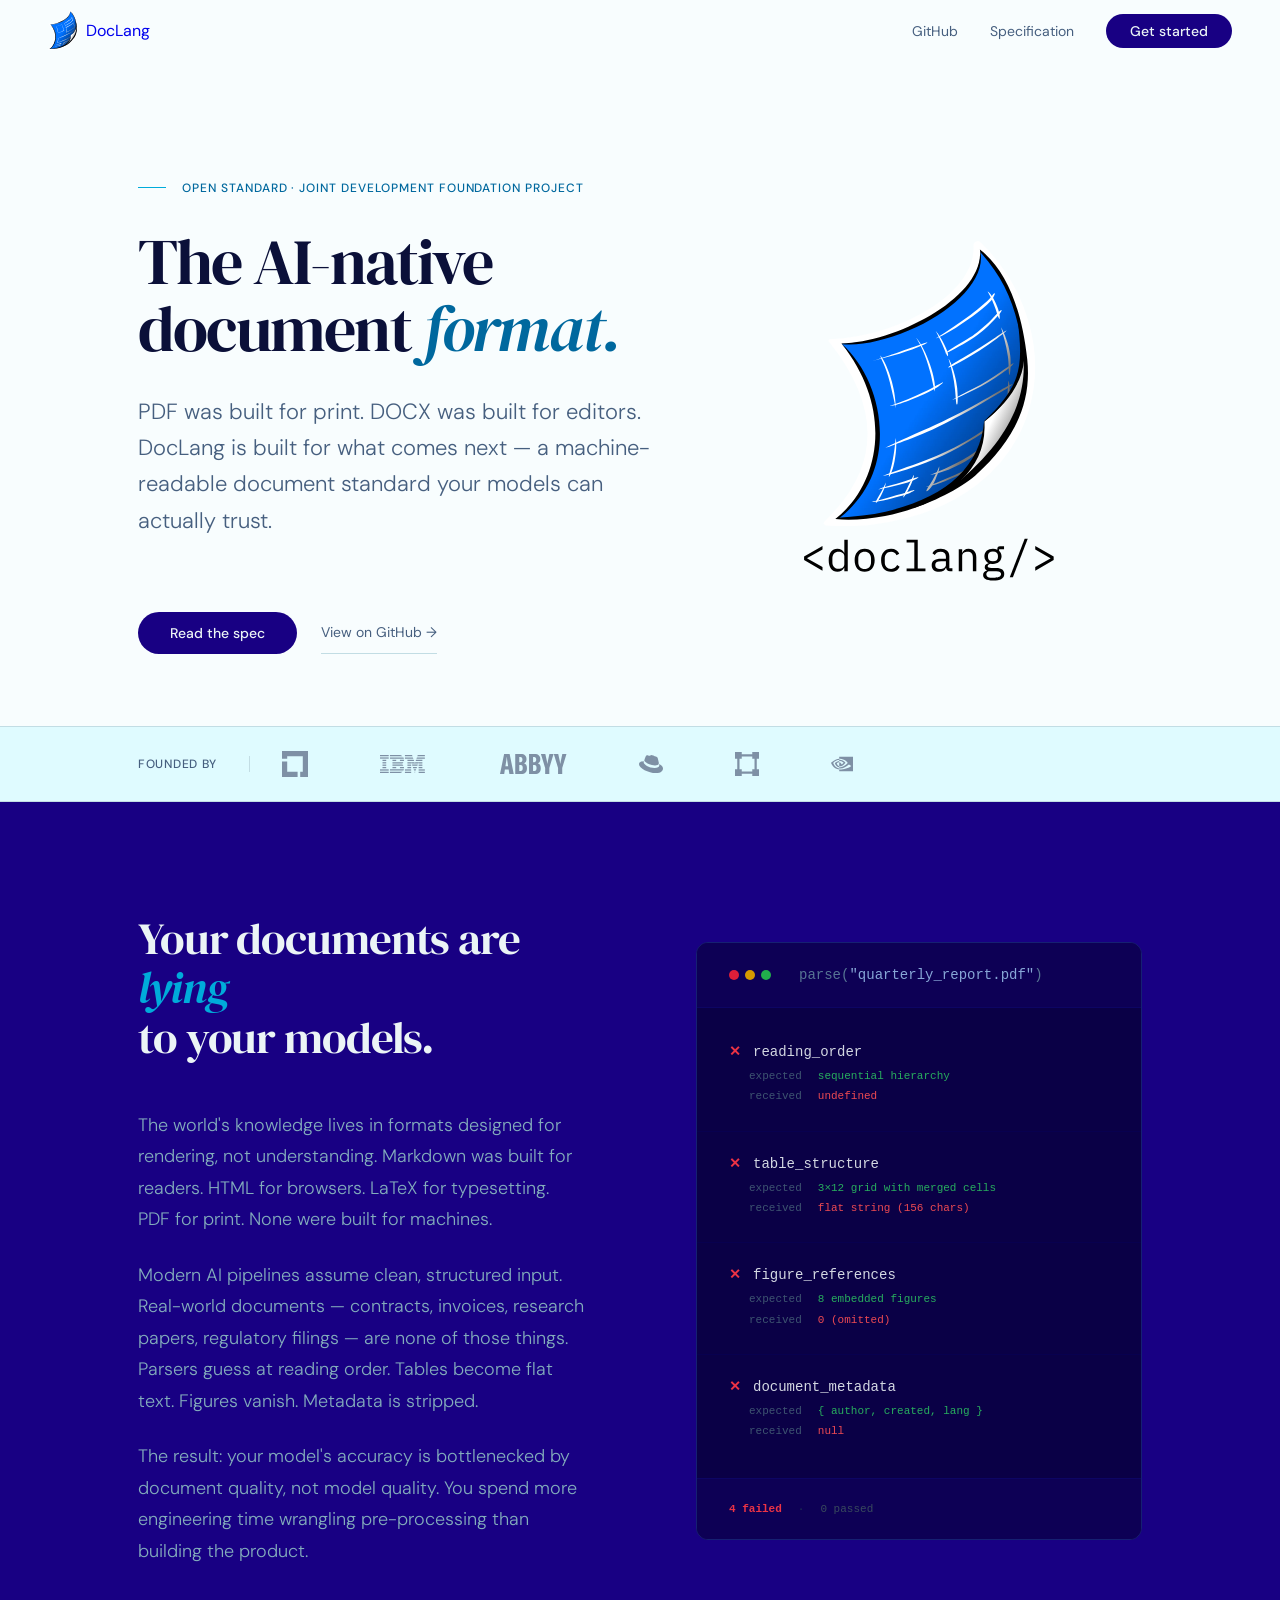
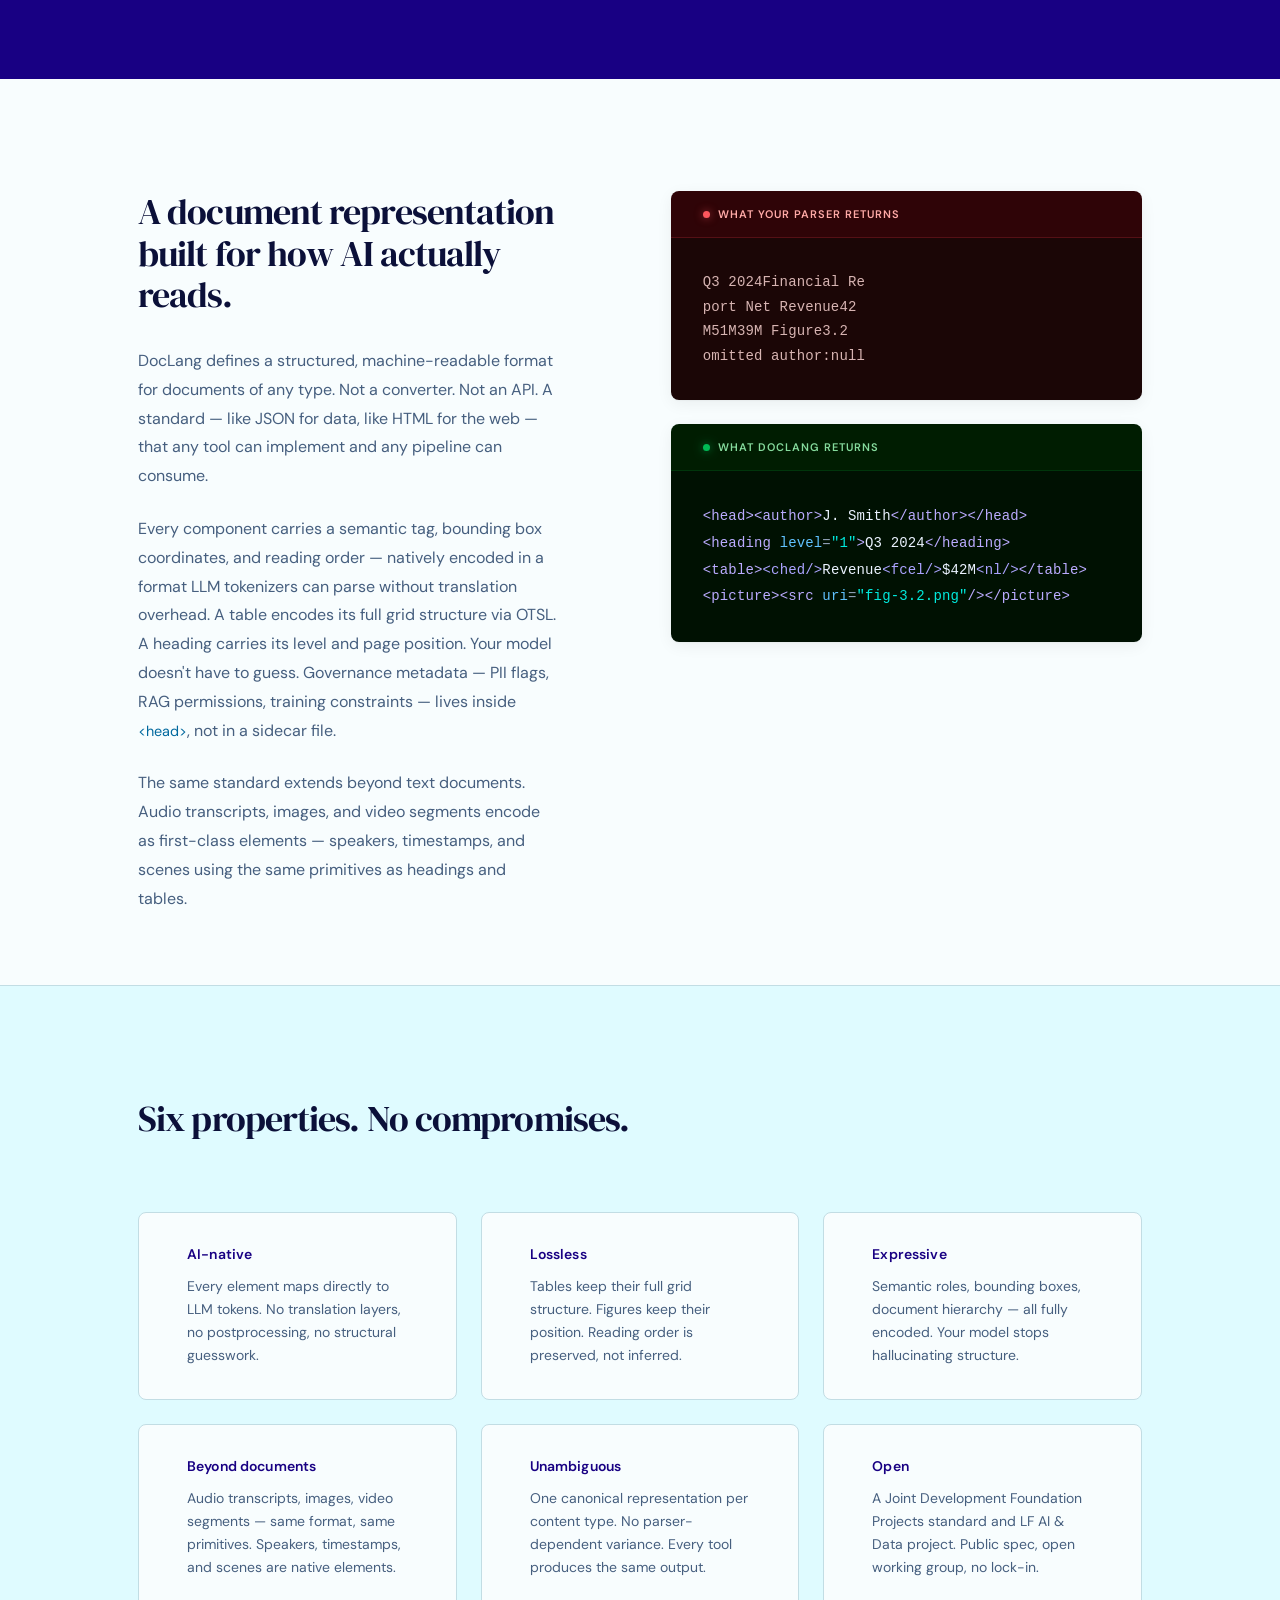
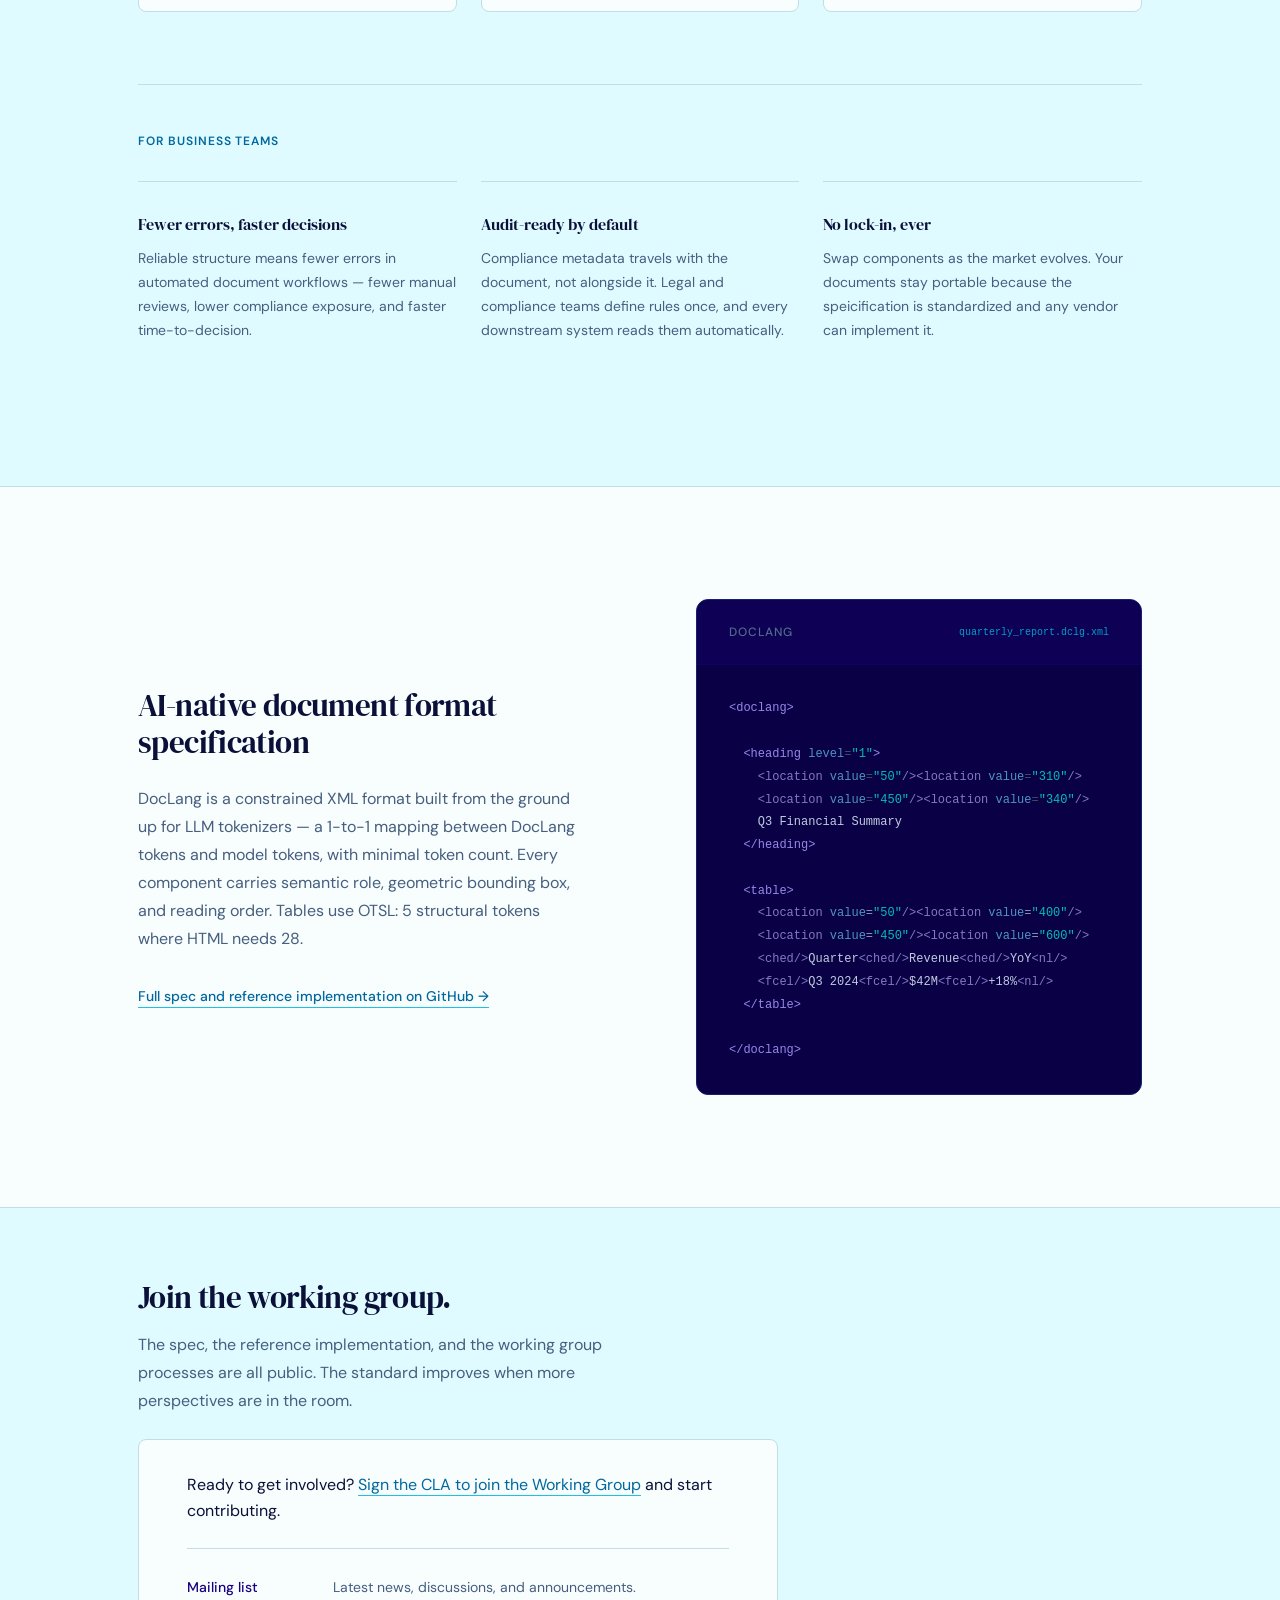
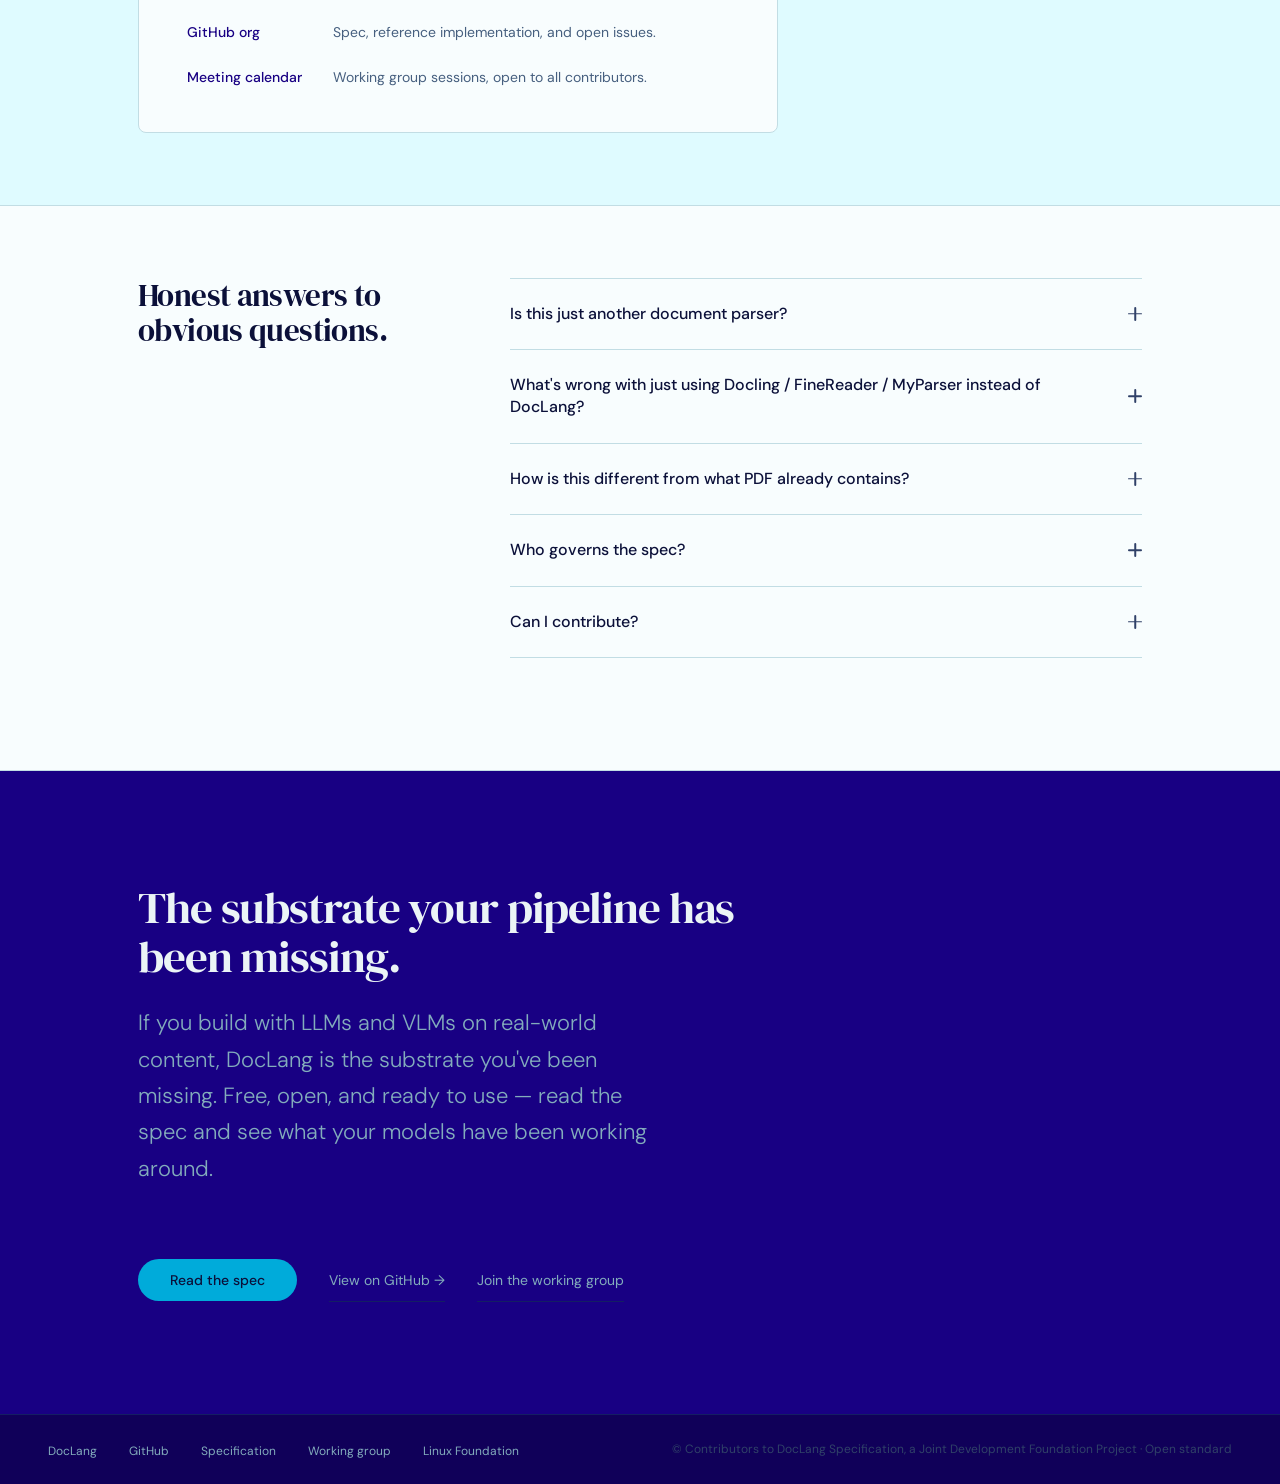
==== index.html @ 53ec3438 "Rename doclang-landing.html to index.html" ====
<!DOCTYPE html>
<html lang="en">
<head>
<meta charset="UTF-8">
<meta name="viewport" content="width=device-width, initial-scale=1.0">
<title>DocLang</title>
<link rel="icon" href="logos/doclang_v3_sail.svg" type="image/svg+xml">
<link rel="preconnect" href="https://fonts.googleapis.com">
<link rel="preconnect" href="https://fonts.gstatic.com" crossorigin>
<link href="https://fonts.googleapis.com/css2?family=DM+Sans:ital,opsz,wght@0,9..40,300;0,9..40,400;0,9..40,500;0,9..40,600;1,9..40,400&family=DM+Serif+Display:ital@0;1&display=swap" rel="stylesheet">
<link rel="stylesheet" href="tokens.css">
<style>
/* Hallmark · macrostructure: Stat-Led · genre: modern-minimal · tone: authoritative
 * theme: custom (Deep Indigo #1B0B82 + Electric Cyan #14A8F5 — DocLang_MiniBrandGuide.pdf)
 * nav: N5-condensed · footer: Ft2 inline · enrichment: none (typography only)
 * pre-emit critique: P4 H4 E4 S4 R4 V4
 */

/* ── RESET ────────────────────────────────────────────────────────────── */
*, *::before, *::after { box-sizing: border-box; margin: 0; padding: 0; }
html, body { overflow-x: clip; }

@media (prefers-reduced-motion: no-preference) {
  html { scroll-behavior: smooth; }
}

body {
  font-family: var(--font-body);
  color: var(--color-ink);
  background: var(--color-paper);
  -webkit-font-smoothing: antialiased;
}

/* ── NAV — N5 condensed ───────────────────────────────────────────────── */
.nav {
  position: sticky;
  top: 0;
  z-index: var(--z-nav);
  height: 60px;
  padding: 0 var(--space-xl);
  display: flex;
  align-items: center;
  justify-content: space-between;
  background: var(--color-paper-nav);
  backdrop-filter: blur(14px);
  -webkit-backdrop-filter: blur(14px);
}

.nav-logo {
  display: inline-flex;
  align-items: center;
  text-decoration: none;
  flex-shrink: 0;
}

.nav-logomark {
  height: 40px;
  width: auto;
}

.nav-links {
  display: flex;
  align-items: center;
  gap: var(--space-lg);
  list-style: none;
}

.nav-links a {
  font-size: var(--text-sm);
  font-weight: 400;
  color: var(--color-ink-2);
  text-decoration: none;
  transition: color var(--dur-short) var(--ease-out);
  white-space: nowrap;
}

.nav-links a:hover { color: var(--color-ink); }

.nav-links a:focus-visible {
  outline: 2px solid var(--color-focus);
  outline-offset: 4px;
  border-radius: var(--radius-sm);
}

.nav-cta {
  background: var(--color-brand) !important;
  color: var(--color-ink-on-dark) !important;
  font-weight: 500 !important;
  padding: var(--space-2xs) var(--space-md) !important;
  border-radius: var(--radius-pill) !important;
  transition: background var(--dur-short) var(--ease-out) !important;
}

.nav-cta:hover { background: var(--color-brand-mid) !important; }

/* ── SHARED ───────────────────────────────────────────────────────────── */
.container {
  max-width: 1100px;
  margin: 0 auto;
  padding-left: var(--space-xl);
  padding-right: var(--space-xl);
}

/* Heading overflow discipline */
h1, h2, h3 {
  overflow-wrap: anywhere;
  min-width: 0;
}

/* ── BUTTONS ──────────────────────────────────────────────────────────── */
.btn-primary {
  display: inline-flex;
  align-items: center;
  background: var(--color-brand);
  color: var(--color-ink-on-dark);
  font-family: var(--font-body);
  font-size: var(--text-sm);
  font-weight: 500;
  padding: var(--space-xs) var(--space-lg);
  border-radius: var(--radius-pill);
  text-decoration: none;
  transition: background var(--dur-short) var(--ease-out);
  white-space: nowrap;
}

.btn-primary:hover { background: var(--color-brand-mid); }

.btn-primary:focus-visible {
  outline: 2px solid var(--color-focus);
  outline-offset: 3px;
}

.btn-secondary {
  display: inline-flex;
  align-items: center;
  color: var(--color-ink-2);
  font-family: var(--font-body);
  font-size: var(--text-sm);
  font-weight: 400;
  padding: var(--space-xs) 0;
  text-decoration: none;
  border-bottom: 1px solid var(--color-rule);
  transition:
    color var(--dur-short) var(--ease-out),
    border-color var(--dur-short) var(--ease-out);
  white-space: nowrap;
}

.btn-secondary:hover {
  color: var(--color-ink);
  border-color: var(--color-ink-2);
}

.btn-secondary:focus-visible {
  outline: 2px solid var(--color-focus);
  outline-offset: 4px;
  border-radius: var(--radius-sm);
}

.btn-accent {
  display: inline-flex;
  align-items: center;
  background: var(--color-accent);
  color: var(--color-ink);
  font-family: var(--font-body);
  font-size: var(--text-sm);
  font-weight: 500;
  padding: var(--space-xs) var(--space-lg);
  border-radius: var(--radius-pill);
  text-decoration: none;
  transition: background var(--dur-short) var(--ease-out);
  white-space: nowrap;
}

.btn-accent:hover { background: var(--color-accent-bright); }

.btn-accent:focus-visible {
  outline: 2px solid var(--color-ink-on-dark);
  outline-offset: 3px;
}

.btn-ghost-light {
  display: inline-flex;
  align-items: center;
  color: var(--color-ink-2-on-dark);
  font-family: var(--font-body);
  font-size: var(--text-sm);
  font-weight: 400;
  padding: var(--space-xs) 0;
  text-decoration: none;
  border-bottom: 1px solid var(--color-rule-on-dark);
  transition:
    color var(--dur-short) var(--ease-out),
    border-color var(--dur-short) var(--ease-out);
  white-space: nowrap;
}

.btn-ghost-light:hover {
  color: var(--color-ink-on-dark);
  border-color: var(--color-ink-2-on-dark);
}

.btn-ghost-light:focus-visible {
  outline: 2px solid var(--color-focus-on-dark);
  outline-offset: 4px;
  border-radius: var(--radius-sm);
}

/* ── HERO — Stat-Led assertion ────────────────────────────────────────── */
.hero {
  padding-top: var(--space-3xl);
  padding-bottom: var(--space-2xl);
  border-bottom: 1px solid var(--color-rule);
}

.hero-inner {
  display: grid;
  grid-template-columns: minmax(0, 1fr) minmax(0, 420px);
  gap: var(--space-2xl);
  align-items: center;
}

.hero-logo {
  display: flex;
  justify-content: center;
  align-items: center;
}

.hero-logo img {
  width: 100%;
  max-width: 380px;
  height: auto;
}

.hero-kicker {
  display: inline-flex;
  align-items: center;
  gap: var(--space-sm);
  font-size: var(--text-xs);
  font-weight: 500;
  letter-spacing: 0.08em;
  text-transform: uppercase;
  color: var(--color-accent-deep);
  margin-bottom: var(--space-lg);
}

.hero-kicker-rule {
  display: block;
  width: 28px;
  height: 1px;
  background: var(--color-accent);
  flex-shrink: 0;
}

.hero h1 {
  font-family: var(--font-display);
  font-size: var(--text-display);
  font-weight: 400;
  line-height: 1.05;
  letter-spacing: -0.03em;
  color: var(--color-ink);
  margin-bottom: var(--space-lg);
}

.hero h1 em {
  font-style: italic;
  color: var(--color-accent-deep);
}

.hero-sub {
  font-size: var(--text-xl);
  line-height: 1.65;
  color: var(--color-ink-2);
  max-width: 560px;
  margin-bottom: var(--space-2xl);
  font-weight: 300;
}

.hero-actions {
  display: flex;
  align-items: center;
  gap: var(--space-md);
  flex-wrap: wrap;
}

/* ── STAT GRID ────────────────────────────────────────────────────────── */
.stats {
  border-bottom: 1px solid var(--color-rule);
}

.stats-grid {
  display: grid;
  grid-template-columns: repeat(4, minmax(0, 1fr));
}

.stat-cell {
  padding: var(--space-xl) var(--space-xl) var(--space-xl) 0;
  border-right: 1px solid var(--color-rule);
}

.stat-cell:last-child { border-right: none; }

.stat-num {
  font-family: var(--font-display);
  font-size: var(--text-3xl);
  font-weight: 400;
  color: var(--color-brand);
  line-height: 1;
  margin-bottom: var(--space-xs);
}

.stat-label {
  font-size: var(--text-sm);
  color: var(--color-ink-2);
  line-height: 1.55;
}

/* ── PROOF BAR ────────────────────────────────────────────────────────── */
.proof {
  border-bottom: 1px solid var(--color-rule);
  background: var(--color-paper-2);
}

.proof-inner {
  display: flex;
  align-items: center;
  gap: var(--space-lg);
  padding-top: var(--space-md);
  padding-bottom: var(--space-md);
  flex-wrap: wrap;
}

.proof-label {
  font-size: var(--text-xs);
  font-weight: 500;
  letter-spacing: 0.06em;
  text-transform: uppercase;
  color: var(--color-ink-2);
  white-space: nowrap;
  flex-shrink: 0;
}

.proof-divider {
  width: 1px;
  height: 16px;
  background: var(--color-rule);
  flex-shrink: 0;
}

.proof-logos {
  display: flex;
  align-items: center;
  gap: var(--space-2xl);
  flex-wrap: wrap;
}

.proof-logo {
  display: flex;
  align-items: center;
  color: var(--color-ink);
  opacity: 0.45;
  transition: opacity var(--dur-short) var(--ease-out);
  flex-shrink: 0;
}

.proof-logo-link {
  display: inline-flex;
  align-items: center;
  color: inherit;
  text-decoration: none;
  flex-shrink: 0;
}

.proof-logo-link:hover .proof-logo,
.proof-logo-link:focus-visible .proof-logo {
  opacity: 0.75;
}

.proof-logo-link:focus-visible {
  outline: 2px solid var(--color-ink);
  outline-offset: 4px;
  border-radius: 2px;
}

.proof-logo:hover { opacity: 0.75; }

.proof-logo svg {
  display: block;
  fill: currentColor;
}

/* Wordmarks — wider, shorter */
.proof-logo--ibm svg   { height: 18px; width: auto; }
.proof-logo--abbyy svg { height: 20px; width: auto; }

/* Icon marks — squarish, slightly taller to match visual weight */
.proof-logo--lf svg     { height: 26px; width: auto; }
.proof-logo--nvidia svg { height: 22px; width: auto; }
.proof-logo--redhat svg { height: 24px; width: auto; }
.proof-logo--hs svg     { height: 24px; width: auto; }

/* ── PROBLEM — dark indigo ────────────────────────────────────────────── */
.problem {
  background: var(--color-paper-dark);
  padding-top: var(--space-3xl);
  padding-bottom: var(--space-3xl);
}

.problem-layout {
  display: grid;
  grid-template-columns: minmax(0, 1fr) minmax(0, 1fr);
  gap: var(--space-3xl);
  align-items: center;
}

.problem h2 {
  font-family: var(--font-display);
  font-size: clamp(1.875rem, 3.5vw, 3.25rem);
  font-weight: 400;
  line-height: 1.1;
  letter-spacing: -0.025em;
  color: var(--color-ink-on-dark);
  margin-bottom: var(--space-xl);
}

.problem h2 em {
  font-style: italic;
  color: var(--color-accent);
}

.problem-body {
  font-size: var(--text-lg);
  color: var(--color-ink-2-on-dark);
  line-height: 1.75;
  font-weight: 300;
}

.problem-body + .problem-body { margin-top: var(--space-md); }

/* Parse report card */
.parse-report {
  background: oklch(14% 0.150 272);
  border: 1px solid oklch(30% 0.140 270);
  border-radius: var(--radius-lg);
  overflow: hidden;
  font-family: ui-monospace, 'SF Mono', 'Cascadia Code', 'Fira Code', monospace;
}

.pr-header {
  display: flex;
  align-items: center;
  gap: var(--space-sm);
  padding: var(--space-md) var(--space-lg);
  background: oklch(17% 0.165 272);
  border-bottom: 1px solid oklch(24% 0.150 270);
}

.pr-dots {
  display: flex;
  gap: 6px;
  flex-shrink: 0;
}

.pr-dot {
  width: 10px;
  height: 10px;
  border-radius: 50%;
}

.pr-dot--red    { background: oklch(58% 0.22 22); }
.pr-dot--yellow { background: oklch(72% 0.17 85); }
.pr-dot--green  { background: oklch(66% 0.18 148); }

.pr-cmd {
  font-size: var(--text-sm);
  color: oklch(55% 0.06 250);
  font-family: inherit;
  margin-left: var(--space-xs);
}

.pr-cmd em {
  font-style: normal;
  color: oklch(72% 0.08 260);
}

.pr-failures {
  padding: var(--space-xs) 0;
}

.pr-item {
  padding: var(--space-md) var(--space-lg);
  border-bottom: 1px solid oklch(20% 0.130 270);
}

.pr-item:last-child { border-bottom: none; }

.pr-item-head {
  display: flex;
  align-items: center;
  gap: var(--space-xs);
  margin-bottom: 6px;
}

.pr-x {
  color: oklch(62% 0.22 22);
  font-size: var(--text-sm);
  font-weight: 700;
  line-height: 1;
}

.pr-test {
  font-size: var(--text-sm);
  color: oklch(88% 0.015 270);
  font-weight: 500;
}

.pr-row {
  display: flex;
  align-items: baseline;
  gap: var(--space-sm);
  font-size: 11px;
  padding-left: 20px;
  line-height: 1.85;
}

.pr-key {
  color: oklch(44% 0.055 255);
  min-width: 52px;
  flex-shrink: 0;
}

.pr-good { color: oklch(66% 0.16 152); }
.pr-bad  { color: oklch(64% 0.20 22); }

.pr-footer {
  display: flex;
  align-items: center;
  gap: var(--space-sm);
  padding: var(--space-md) var(--space-lg);
  border-top: 1px solid oklch(24% 0.150 270);
  background: oklch(17% 0.165 272);
  font-size: 11px;
}

.pr-count-fail { color: oklch(62% 0.22 22); font-weight: 600; }
.pr-count-pass { color: oklch(40% 0.040 255); }
.pr-sep        { color: oklch(32% 0.060 255); }

/* ── WHAT IS DOCLANG ──────────────────────────────────────────────────── */
.what {
  padding-top: var(--space-3xl);
  padding-bottom: var(--space-2xl);
  border-bottom: 1px solid var(--color-rule);
}

.what-layout {
  display: grid;
  grid-template-columns: minmax(0, 1fr) minmax(0, 1.12fr);
  gap: var(--space-3xl);
  align-items: stretch;
}

.what-layout > div:last-child { align-self: stretch; }

.what h2 {
  font-family: var(--font-display);
  font-size: clamp(1.625rem, 2.8vw, 2.75rem);
  font-weight: 400;
  line-height: 1.15;
  letter-spacing: -0.025em;
  color: var(--color-ink);
  margin-bottom: var(--space-lg);
}

.what-body {
  font-size: var(--text-md);
  color: var(--color-ink-2);
  line-height: 1.8;
}

.what-body + .what-body { margin-top: var(--space-md); }

.what-callout {
  background: var(--color-paper-2);
  border: 1px solid var(--color-rule);
  border-radius: var(--radius-lg);
  padding: var(--space-xl);
}

.callout-heading {
  font-size: var(--text-xs);
  font-weight: 600;
  letter-spacing: 0.08em;
  text-transform: uppercase;
  color: var(--color-accent-deep);
  margin-bottom: var(--space-md);
}

.callout-list {
  list-style: none;
}

.callout-list li {
  display: flex;
  align-items: flex-start;
  gap: var(--space-sm);
  padding: var(--space-sm) 0;
  border-bottom: 1px solid var(--color-rule);
  font-size: var(--text-sm);
  color: var(--color-ink);
  line-height: 1.65;
}

.callout-list li:last-child {
  border-bottom: none;
  padding-bottom: 0;
}

.list-dot {
  display: block;
  width: 5px;
  height: 5px;
  border-radius: 50%;
  background: var(--color-accent);
  flex-shrink: 0;
  margin-top: 6px;
}

/* ── WHY — rule-separated rows ────────────────────────────────────────── */
.why {
  background: var(--color-paper-2);
  padding-top: var(--space-3xl);
  padding-bottom: var(--space-3xl);
  border-bottom: 1px solid var(--color-rule);
}

.why-head {
  max-width: none;
  margin-bottom: var(--space-2xl);
}

.why-head h2 { white-space: nowrap; }

@media (max-width: 560px) {
  .why-head h2 { white-space: normal; }
}

.why-head h2 {
  font-family: var(--font-display);
  font-size: clamp(1.625rem, 2.8vw, 2.75rem);
  font-weight: 400;
  line-height: 1.15;
  letter-spacing: -0.025em;
  color: var(--color-ink);
}

.features-grid {
  display: grid;
  grid-template-columns: repeat(3, minmax(0, 1fr));
  gap: var(--space-md);
}

.feature-card {
  background: var(--color-paper);
  border: 1px solid var(--color-rule);
  border-radius: var(--radius-md);
  padding: var(--space-lg) var(--space-xl);
}

.feature-card-name {
  font-size: var(--text-sm);
  font-weight: 600;
  color: var(--color-brand);
  margin-bottom: var(--space-xs);
  letter-spacing: 0.01em;
}

.feature-card-desc {
  font-size: var(--text-sm);
  color: var(--color-ink-2);
  line-height: 1.65;
}

/* ── BUSINESS NOTES (For business teams) ─────────────────────────────── */
.business-notes {
  margin-top: var(--space-2xl);
  padding-top: var(--space-xl);
  border-top: 1px solid var(--color-rule);
}

.business-notes-title {
  font-size: var(--text-xs);
  font-weight: 600;
  letter-spacing: 0.08em;
  text-transform: uppercase;
  color: var(--color-accent-deep);
  margin-bottom: var(--space-lg);
}

.business-notes-grid {
  display: grid;
  grid-template-columns: repeat(3, minmax(0, 1fr));
  gap: var(--space-md);
}

.business-note-card {
  padding: var(--space-lg) 0;
  border-top: 1px solid var(--color-rule);
}

.business-note-label {
  font-family: var(--font-display);
  font-size: var(--text-md);
  font-weight: 400;
  color: var(--color-ink);
  margin-bottom: var(--space-xs);
  line-height: 1.3;
}

.business-note-card p {
  font-size: var(--text-sm);
  color: var(--color-ink-2);
  line-height: 1.7;
}

/* ── HOW IT WORKS ─────────────────────────────────────────────────────── */
.how {
  padding-top: var(--space-3xl);
  padding-bottom: var(--space-3xl);
  border-bottom: 1px solid var(--color-rule);
}

.how-layout {
  display: grid;
  grid-template-columns: minmax(0, 1fr) minmax(0, 1fr);
  gap: var(--space-3xl);
  align-items: center;
}

.how h2 {
  font-family: var(--font-display);
  font-size: clamp(1.5rem, 2.4vw, 2.25rem);
  font-weight: 400;
  line-height: 1.2;
  letter-spacing: -0.02em;
  color: var(--color-ink);
  margin-bottom: var(--space-md);
}

.how-body {
  font-size: var(--text-md);
  color: var(--color-ink-2);
  line-height: 1.75;
  margin-bottom: var(--space-lg);
}

.how-link {
  display: inline-flex;
  align-items: center;
  gap: var(--space-xs);
  font-size: var(--text-sm);
  font-weight: 500;
  color: var(--color-accent-deep);
  text-decoration: none;
  border-bottom: 1px solid var(--color-accent-bright);
  padding-bottom: 2px;
  transition:
    color var(--dur-short) var(--ease-out),
    border-color var(--dur-short) var(--ease-out);
  white-space: nowrap;
}

.how-link:hover {
  color: var(--color-brand);
  border-color: var(--color-brand);
}

.how-link:focus-visible {
  outline: 2px solid var(--color-focus);
  outline-offset: 4px;
  border-radius: var(--radius-sm);
}

.how-spec {
  background: var(--color-paper-dark);
  border-radius: var(--radius-lg);
  padding: var(--space-xl);
}

.spec-label {
  font-size: var(--text-xs);
  font-weight: 500;
  letter-spacing: 0.08em;
  text-transform: uppercase;
  color: var(--color-accent-muted);
  margin-bottom: var(--space-md);
}

.spec-list {
  list-style: none;
}

.spec-list li {
  display: flex;
  align-items: flex-start;
  gap: var(--space-sm);
  padding: var(--space-xs) 0;
  border-bottom: 1px solid var(--color-rule-on-dark);
  font-size: var(--text-sm);
  color: var(--color-ink-2-on-dark);
  line-height: 1.6;
}

.spec-list li:last-child {
  border-bottom: none;
  padding-bottom: 0;
}

.spec-dot {
  display: block;
  width: 4px;
  height: 4px;
  border-radius: 50%;
  background: var(--color-accent);
  flex-shrink: 0;
  margin-top: 8px;
}

/* ── CODE CARD — syntax-highlighted JSON (How It Works) ─────────────── */
.code-card {
  background: oklch(14% 0.150 272);
  border: 1px solid oklch(30% 0.140 270);
  border-radius: var(--radius-lg);
  overflow: hidden;
  font-family: ui-monospace, 'SF Mono', 'Cascadia Code', 'Fira Code', monospace;
}

.code-card-header {
  display: flex;
  align-items: center;
  justify-content: space-between;
  padding: var(--space-md) var(--space-lg);
  background: oklch(17% 0.165 272);
  border-bottom: 1px solid oklch(24% 0.150 270);
}

.code-card-label {
  font-family: var(--font-body);
  font-size: var(--text-xs);
  font-weight: 500;
  letter-spacing: 0.08em;
  text-transform: uppercase;
  color: oklch(52% 0.055 250);
}

.code-card-badge {
  font-size: 10px;
  color: oklch(65% 0.12 222);
  font-family: ui-monospace, 'SF Mono', monospace;
}

.code-body {
  padding: var(--space-lg);
  margin: 0;
  font-size: 12px;
  line-height: 1.9;
  color: oklch(68% 0.04 260);
  white-space: pre;
  overflow-x: auto;
}

.tok-tag    { color: oklch(68% 0.14 288); }  /* element tags — blue-violet */
.tok-self   { color: oklch(62% 0.11 286); }  /* self-closing: location, ched, fcel, nl */
.tok-key    { color: oklch(64% 0.10 240); }  /* attribute names */
.tok-str    { color: oklch(72% 0.13 188); }  /* attribute / string values */
.tok-num    { color: oklch(72% 0.16 65);  }  /* numbers */
.tok-bool-t { color: oklch(68% 0.15 152); }  /* true */
.tok-bool-f { color: oklch(64% 0.18 22);  }  /* false */
.tok-punct  { color: oklch(42% 0.04 260); }  /* brackets, punctuation */
.tok-content{ color: oklch(84% 0.03 260); }  /* text content inside elements */

/* ── COMPARE STACK — before / after (What Is DocLang) ───────────────── */
.compare-stack {
  display: flex;
  flex-direction: column;
  gap: var(--space-md);
  position: sticky;
  top: var(--space-xl);
}

.compare-card {
  border-radius: var(--radius-md);
  overflow: hidden;
  font-family: ui-monospace, 'SF Mono', 'Cascadia Code', monospace;
  box-shadow: 0 1px 2px rgba(0,0,0,0.04), 0 4px 16px rgba(0,0,0,0.06);
}

.compare-card-header {
  display: flex;
  align-items: center;
  gap: 8px;
  padding: var(--space-sm) var(--space-lg);
  font-family: var(--font-body);
  font-size: 11px;
  font-weight: 600;
  letter-spacing: 0.09em;
  text-transform: uppercase;
}

.compare-card-dot {
  width: 7px;
  height: 7px;
  border-radius: 50%;
  flex-shrink: 0;
}

.compare-card--before .compare-card-header {
  background: oklch(20% 0.07 22);
  color: oklch(82% 0.10 22);
  border-bottom: 1px solid oklch(30% 0.10 22);
}

.compare-card--before .compare-card-dot {
  background: oklch(68% 0.20 22);
  box-shadow: 0 0 8px oklch(68% 0.20 22 / 0.6);
}

.compare-card--before .compare-card-body {
  background: oklch(16% 0.04 22);
  color: oklch(80% 0.04 22);
  padding: var(--space-lg);
  font-size: 14px;
  line-height: 1.75;
  word-break: break-word;
  letter-spacing: 0.01em;
}

.compare-card--after .compare-card-header {
  background: oklch(19% 0.08 152);
  color: oklch(82% 0.12 152);
  border-bottom: 1px solid oklch(28% 0.10 152);
}

.compare-card--after .compare-card-dot {
  background: oklch(68% 0.20 152);
  box-shadow: 0 0 8px oklch(68% 0.20 152 / 0.6);
}

.compare-card--after .compare-card-body {
  background: oklch(15% 0.05 152);
  padding: var(--space-lg);
  font-size: 14px;
  line-height: 1.9;
  letter-spacing: 0.01em;
}

.compare-code-line {
  display: block;
  white-space: nowrap;
  overflow-x: auto;
}

/* Brighter token colors inside the compare-after card for stronger contrast on dark green */
.compare-card--after .tok-tag     { color: oklch(80% 0.16 288); }
.compare-card--after .tok-self    { color: oklch(76% 0.14 286); }
.compare-card--after .tok-key     { color: oklch(78% 0.13 240); }
.compare-card--after .tok-str     { color: oklch(84% 0.15 188); }
.compare-card--after .tok-content { color: oklch(96% 0.02 260); }
.compare-card--after .tok-punct   { color: oklch(72% 0.04 260); }

/* ── WHY ICONS ───────────────────────────────────────────────────────── */
.why-icon {
  display: flex;
  align-items: flex-start;
  justify-content: center;
  padding-top: 2px;
  color: var(--color-brand);
}

/* ── CONTRIBUTE ───────────────────────────────────────────────────────── */
.contribute {
  background: var(--color-accent-light);
  padding-top: var(--space-2xl);
  padding-bottom: var(--space-2xl);
  border-bottom: 1px solid var(--color-rule);
}

.contribute h2 {
  font-family: var(--font-display);
  font-size: clamp(1.5rem, 2.4vw, 2.25rem);
  font-weight: 400;
  line-height: 1.15;
  letter-spacing: -0.02em;
  color: var(--color-ink);
  margin-bottom: var(--space-sm);
}

.contribute-body {
  font-size: var(--text-md);
  color: var(--color-ink-2);
  line-height: 1.75;
  max-width: 520px;
  margin-bottom: var(--space-md);
}

.contribute-card {
  display: block;
  background: var(--color-paper);
  border: 1px solid var(--color-rule);
  border-radius: var(--radius-md);
  padding: var(--space-lg) var(--space-xl);
  max-width: 640px;
}

.contribute-card-lead {
  font-size: var(--text-md);
  color: var(--color-ink);
  line-height: 1.6;
  margin-bottom: var(--space-md);
}

.contribute-card-lead a {
  color: var(--color-accent-deep);
  text-decoration: none;
  border-bottom: 1px solid var(--color-accent-bright);
  transition:
    color var(--dur-short) var(--ease-out),
    border-color var(--dur-short) var(--ease-out);
}

.contribute-card-lead a:hover {
  color: var(--color-brand);
  border-color: var(--color-brand);
}

.contribute-links {
  list-style: none;
  padding-top: var(--space-sm);
  border-top: 1px solid var(--color-rule);
}

.contribute-links li {
  display: flex;
  align-items: baseline;
  gap: var(--space-sm);
  padding: var(--space-xs) 0;
  font-size: var(--text-sm);
  line-height: 1.5;
}

.contribute-links a {
  color: var(--color-brand);
  font-weight: 500;
  text-decoration: none;
  white-space: nowrap;
  flex-shrink: 0;
  min-width: 130px;
}

.contribute-links a:hover { color: var(--color-brand-mid); }

.contribute-link-desc {
  color: var(--color-ink-2);
}

/* ── FAQ — sidebar layout ─────────────────────────────────────────────── */
.faq {
  padding-top: var(--space-2xl);
  padding-bottom: var(--space-3xl);
  border-bottom: 1px solid var(--color-rule);
}

.faq-layout {
  display: grid;
  grid-template-columns: 260px minmax(0, 1fr);
  gap: var(--space-3xl);
  align-items: start;
}

.faq-sidebar h2 {
  font-family: var(--font-display);
  font-size: clamp(1.5rem, 2.4vw, 2.25rem);
  font-weight: 400;
  line-height: 1.15;
  letter-spacing: -0.02em;
  color: var(--color-ink);
  position: sticky;
  top: calc(60px + var(--space-xl));
}

.faq-list { }

.faq-item {
  border-top: 1px solid var(--color-rule);
}

.faq-item:last-child { border-bottom: 1px solid var(--color-rule); }

.faq-item > summary {
  list-style: none;
  cursor: pointer;
  padding: var(--space-md) 0;
  display: flex;
  align-items: center;
  justify-content: space-between;
  gap: var(--space-md);
  font-size: var(--text-md);
  font-weight: 500;
  color: var(--color-ink);
  line-height: 1.4;
  transition: color var(--dur-short) var(--ease-out);
}

.faq-item > summary::-webkit-details-marker { display: none; }
.faq-item > summary:hover { color: var(--color-accent-deep); }
.faq-item > summary:focus-visible {
  outline: 2px solid var(--color-ink);
  outline-offset: 4px;
  border-radius: 2px;
}

.faq-icon {
  flex-shrink: 0;
  width: 14px;
  height: 14px;
  position: relative;
  color: var(--color-ink-3);
  transition: transform var(--dur-short) var(--ease-out), color var(--dur-short) var(--ease-out);
}

.faq-icon::before,
.faq-icon::after {
  content: "";
  position: absolute;
  background: currentColor;
  border-radius: 1px;
  top: 50%;
  left: 50%;
}

.faq-icon::before {
  width: 14px;
  height: 1.5px;
  transform: translate(-50%, -50%);
}

.faq-icon::after {
  width: 1.5px;
  height: 14px;
  transform: translate(-50%, -50%);
  transition: transform var(--dur-short) var(--ease-out);
}

.faq-item[open] > summary { color: var(--color-ink); }
.faq-item[open] .faq-icon { color: var(--color-ink); }
.faq-item[open] .faq-icon::after { transform: translate(-50%, -50%) scaleY(0); }

.faq-answer {
  padding: 0 0 var(--space-lg) 0;
}

.faq-answer p {
  font-size: var(--text-sm);
  color: var(--color-ink-2);
  line-height: 1.75;
}

.faq-answer p + p { margin-top: var(--space-xs); }

.faq-answer em {
  color: var(--color-ink);
  font-style: normal;
  font-weight: 500;
}

/* ── CLOSING CTA — dark indigo ────────────────────────────────────────── */
.cta {
  background: var(--color-paper-dark);
  padding-top: var(--space-3xl);
  padding-bottom: var(--space-3xl);
}

.cta-inner {
  max-width: 680px;
}

.cta h2 {
  font-family: var(--font-display);
  font-size: clamp(1.875rem, 3.5vw, 3.25rem);
  font-weight: 400;
  line-height: 1.1;
  letter-spacing: -0.025em;
  color: var(--color-ink-on-dark);
  margin-bottom: var(--space-md);
}

.cta-body {
  font-size: var(--text-xl);
  color: var(--color-ink-2-on-dark);
  line-height: 1.65;
  max-width: 520px;
  margin-bottom: var(--space-2xl);
  font-weight: 300;
}

.cta-actions {
  display: flex;
  align-items: center;
  gap: var(--space-lg);
  flex-wrap: wrap;
}

/* ── FOOTER — Ft2 Inline single line ─────────────────────────────────── */
.footer {
  background: var(--color-paper-dark-2);
  border-top: 1px solid var(--color-rule-on-dark);
  padding: var(--space-md) var(--space-xl);
  display: flex;
  align-items: center;
  justify-content: space-between;
  flex-wrap: wrap;
  gap: var(--space-md);
}

.footer-links {
  display: flex;
  align-items: center;
  gap: var(--space-lg);
  list-style: none;
  flex-wrap: wrap;
}

.footer-links a {
  font-size: var(--text-xs);
  color: var(--color-ink-2-on-dark);
  text-decoration: none;
  transition: color var(--dur-short) var(--ease-out);
  white-space: nowrap;
}

.footer-links a:hover { color: var(--color-ink-on-dark); }

.footer-links a:focus-visible {
  outline: 2px solid var(--color-accent);
  outline-offset: 4px;
  border-radius: var(--radius-sm);
}

.footer-copy {
  font-size: var(--text-xs);
  color: var(--color-ink-3);
}

/* ── RESPONSIVE ───────────────────────────────────────────────────────── */
@media (max-width: 860px) {
  .stats-grid { grid-template-columns: repeat(2, minmax(0, 1fr)); }
  .stat-cell:nth-child(2) { border-right: none; }
  .stat-cell:nth-child(3) { border-right: 1px solid var(--color-rule); }
  .stat-cell:nth-child(3),
  .stat-cell:nth-child(4) {
    border-top: 1px solid var(--color-rule);
  }

  .features-grid { grid-template-columns: repeat(2, minmax(0, 1fr)); }
  .business-notes-grid { grid-template-columns: repeat(2, minmax(0, 1fr)); }

  .hero-inner,
  .problem-layout,
  .what-layout,
  .how-layout,
  .faq-layout {
    grid-template-columns: minmax(0, 1fr);
    gap: var(--space-xl);
  }

  .hero-logo { display: none; }

  .faq-sidebar h2 { position: static; }

  .compare-stack { position: static; }
}

@media (max-width: 640px) {
  :root {
    --space-3xl: 4rem;
    --space-2xl: 3rem;
  }

  .nav { padding: 0 var(--space-md); }
  .nav-links li:not(:last-child) { display: none; }

  .container {
    padding-left: var(--space-md);
    padding-right: var(--space-md);
  }

  .stats-grid { grid-template-columns: minmax(0, 1fr); }
  .stat-cell {
    border-right: none !important;
    border-top: 1px solid var(--color-rule);
    padding-left: 0;
  }
  .stat-cell:first-child { border-top: none; }

  .features-grid {
    grid-template-columns: minmax(0, 1fr);
  }

  .business-notes-grid {
    grid-template-columns: minmax(0, 1fr);
  }

  .hero-actions,
  .cta-actions {
    flex-direction: column;
    align-items: flex-start;
  }

  .footer {
    padding: var(--space-md);
    flex-direction: column;
    align-items: flex-start;
  }
}
</style>
</head>
<body>

<!-- NAV — N5 condensed -->
<nav class="nav" aria-label="Main navigation">
  <a href="#" class="nav-logo" aria-label="DocLang home">
    <img class="nav-logomark" src="logos/doclang_v3_sail.svg" alt="DocLang"/>
    &nbsp;&nbsp;DocLang
  </a>
  <ul class="nav-links">
    <li><a href="https://github.com/doclang-project" rel="noopener">GitHub</a></li>
    <li><a href="https://github.com/doclang-project/doclang/">Specification</a></li>
    <li><a href="#cta" class="nav-cta">Get started</a></li>
  </ul>
</nav>

<!-- HERO — Stat-Led assertion -->
<section class="hero" aria-labelledby="hero-heading">
  <div class="container">
    <div class="hero-inner">
      <div class="hero-copy">
        <div class="hero-kicker">
          <span class="hero-kicker-rule" aria-hidden="true"></span>
          Open standard · Joint Development Foundation Project
        </div>
        <h1 id="hero-heading">The AI-native<br>document <em>format.</em></h1>
        <p class="hero-sub">PDF was built for print. DOCX was built for editors. DocLang is built for what comes next — a machine-readable document standard your models can actually trust.</p>
        <div class="hero-actions">
          <a href="https://github.com/doclang-project/doclang/" class="btn-primary">Read the spec</a>
          <a href="https://github.com/doclang-project" class="btn-secondary" rel="noopener">View on GitHub →</a>
        </div>
      </div>
      <div class="hero-logo" aria-hidden="true">
        <img src="logos/doclang_v3_light_background.svg" alt="">
      </div>
    </div>
  </div>
</section>


<!-- PROOF BAR -->
<div class="proof" role="complementary" aria-label="Founding organizations">
  <div class="container">
    <div class="proof-inner">
      <span class="proof-label">Founded by</span>
      <div class="proof-divider" aria-hidden="true"></div>
      <div class="proof-logos">

        <!-- Linux Foundation -->
        <a href="https://www.linuxfoundation.org/" target="_blank" rel="noopener noreferrer" class="proof-logo-link" aria-label="Linux Foundation">
        <figure class="proof-logo proof-logo--lf" title="Linux Foundation">
          <svg viewBox="0 0 24 24" xmlns="http://www.w3.org/2000/svg" aria-label="Linux Foundation" role="img">
            <path d="M4.8 19.2h9.6V24H0V9.6h4.8v9.6zM0 0v7.2h4.8V4.822h14.4V19.2h-2.4V24H24V0H0z"/>
          </svg>
        </figure>
        </a>

        <!-- IBM -->
        <a href="https://www.ibm.com/" target="_blank" rel="noopener noreferrer" class="proof-logo-link" aria-label="IBM">
        <figure class="proof-logo proof-logo--ibm" title="IBM">
          <svg viewBox="0 0 1075 401.15" xmlns="http://www.w3.org/2000/svg" aria-label="IBM" role="img">
            <g>
              <g><rect y="373.17" width="194.43" height="27.932"/><rect y="319.83" width="194.43" height="27.932"/><rect x="55.468" y="266.54" width="83.399" height="27.932"/><rect x="55.468" y="213.25" width="83.399" height="27.932"/><rect x="55.468" y="159.96" width="83.399" height="27.932"/><rect x="55.468" y="106.58" width="83.399" height="27.932"/><rect y="53.288" width="194.43" height="27.932"/><rect width="194.43" height="27.932"/></g>
              <g><path d="m222.17 400.85 207.11 0.297c27.734 0 52.793-10.697 71.513-27.932h-278.62z"/><path d="m222.17 347.76h299.03c5.051-8.617 8.815-18.027 11.094-27.932h-310.12z"/><rect x="277.73" y="266.54" width="83.3" height="27.932"/><path d="m444.43 266.54v27.932h90.927c0-9.608-1.288-19.017-3.764-27.932z"/><path d="m497.92 213.25h-220.19v27.932h243.46c-6.34-10.698-14.165-20.107-23.277-27.932z"/><path d="m277.73 159.96v27.932h220.19c9.311-7.825 17.135-17.235 23.277-27.932z"/><rect x="277.73" y="106.58" width="83.3" height="27.932"/><path d="m444.43 134.51h87.163c2.476-8.914 3.764-18.324 3.764-27.932h-90.927z"/><path d="m521.2 53.288h-299.03v27.932h310.12c-2.575-9.905-6.339-19.314-11.093-27.932z"/><path d="m429.28 0h-207.11v27.932h278.53c-18.621-17.235-43.878-27.932-71.414-27.932z"/></g>
              <g><polygon points="555.57 81.22 742.67 81.22 733.06 53.288 555.57 53.288"/><polygon points="555.57 27.932 724.25 27.932 714.64 0 555.57 0"/><polygon points="861.03 401.17 861.03 373.24 1000 373.24 1000 401.17"/><polygon points="861.03 347.76 861.03 319.83 1000 319.83 1000 347.76"/><polygon points="777.73 182.54 769.91 159.96 694.43 159.96 611.03 159.96 611.03 187.89 694.43 187.89 694.43 162.24 703.25 187.89 852.22 187.89 861.03 162.24 861.03 187.89 944.43 187.89 944.43 159.96 861.03 159.96 785.56 159.96"/><polygon points="944.43 106.58 803.98 106.58 794.37 134.51 944.43 134.51"/><polygon points="1000 27.932 1000 0 840.93 0 831.32 27.932"/><polygon points="768.13 373.22 777.73 400.85 787.34 373.22"/><polygon points="749.5 319.83 759.31 347.76 796.16 347.76 806.06 319.83"/><polygon points="730.78 266.54 740.59 294.47 814.88 294.47 824.68 266.54"/><polygon points="721.97 241.18 833.6 241.18 843.11 213.25 712.36 213.25"/><polygon points="611.03 134.51 761.09 134.51 751.49 106.58 611.03 106.58"/><polygon points="1000 53.288 822.4 53.288 812.9 81.22 1000 81.22"/><rect x="555.57" y="373.22" width="138.97" height="27.932"/><rect x="555.57" y="319.83" width="138.97" height="27.932"/><rect x="611.03" y="266.54" width="83.399" height="27.932"/><rect x="611.03" y="213.25" width="83.399" height="27.932"/><rect x="861.03" y="213.25" width="83.399" height="27.932"/><rect x="861.03" y="266.54" width="83.399" height="27.932"/></g>
            </g>
          </svg>
        </figure>
        </a>

        <!-- ABBYY -->
        <a href="https://www.abbyy.com/" target="_blank" rel="noopener noreferrer" class="proof-logo-link" aria-label="ABBYY">
        <figure class="proof-logo proof-logo--abbyy" title="ABBYY">
          <svg viewBox="0 0 1429.59 430.1" xmlns="http://www.w3.org/2000/svg" aria-label="ABBYY" role="img">
            <path d="M1340.28,0l-30.3,138.76c-4.78,21.27-7.97,41.47-12.23,70.71h-2.66c-4.25-29.24-7.44-49.44-12.23-70.71L1252.56,0h-95.16l91.44,300.91V430.1h89.32V300.91L1429.59,0H1340.28z"/>
            <path d="M1032.45,138.76c-4.78,21.27-7.97,41.47-12.23,70.71h-2.66c-4.25-29.24-7.44-49.44-12.23-70.71L975.04,0h-95.16l91.44,300.91V430.1h89.32V300.91L1152.07,0h-89.32L1032.45,138.76z"/>
            <path d="M207.34,0H88.25L0,430.1h90.38l15.14-97.29h80.83l15.14,97.29h94.1L207.34,0z M116.44,262.63l20.19-129.72c3.19-20.2,5.32-39.87,7.97-67.52h2.66c2.66,27.65,4.78,47.32,7.97,67.52l20.19,129.72H116.44z"/>
            <path d="M517.82,201.49v-0.53c30.84-10.63,52.63-42.53,52.63-88.25C570.45,43.59,531.11,0,447.11,0H327.49v430.1h127.06c86.13,0,125.47-46.78,125.47-124.4C580.02,246.15,555.57,214.78,517.82,201.49z M414.68,62.2h24.46c28.71,0,43.06,16.48,43.06,58.48s-14.35,58.48-43.06,58.48h-24.46V62.2z M446.58,367.9h-31.9V239.24h31.9c29.24,0,42.53,18.61,42.53,64.33C489.11,349.29,475.82,367.9,446.58,367.9z"/>
            <path d="M814.48,201.49v-0.53c30.84-10.63,52.63-42.53,52.63-88.25C867.11,43.59,827.77,0,743.77,0H624.15v430.1h127.06c86.13,0,125.47-46.78,125.47-124.4C876.68,246.15,852.23,214.78,814.48,201.49z M711.34,62.2h24.46c28.71,0,43.06,16.48,43.06,58.48s-14.35,58.48-43.06,58.48h-24.46V62.2z M743.24,367.9h-31.9V239.24h31.9c29.24,0,42.53,18.61,42.53,64.33C785.77,349.29,772.48,367.9,743.24,367.9z"/>
          </svg>
        </figure>
        </a>

        <!-- Red Hat -->
        <a href="https://www.redhat.com/" target="_blank" rel="noopener noreferrer" class="proof-logo-link" aria-label="Red Hat">
        <figure class="proof-logo proof-logo--redhat" title="Red Hat">
          <svg viewBox="0 0 24 24" xmlns="http://www.w3.org/2000/svg" aria-label="Red Hat" role="img">
            <path d="M16.009 13.386c1.577 0 3.86-.326 3.86-2.202a1.765 1.765 0 0 0-.04-.431l-.94-4.08c-.216-.898-.406-1.305-1.982-2.093-1.223-.625-3.888-1.658-4.676-1.658-.733 0-.947.946-1.822.946-.842 0-1.467-.706-2.255-.706-.757 0-1.25.515-1.63 1.576 0 0-1.06 2.99-1.197 3.424a.81.81 0 0 0-.028.245c0 1.162 4.577 4.974 10.71 4.974m4.101-1.435c.218 1.032.218 1.14.218 1.277 0 1.765-1.984 2.745-4.593 2.745-5.895.004-11.06-3.451-11.06-5.734a2.326 2.326 0 0 1 .19-.925C2.746 9.415 0 9.794 0 12.217c0 3.969 9.405 8.861 16.851 8.861 5.71 0 7.149-2.582 7.149-4.62 0-1.605-1.387-3.425-3.887-4.512"/>
          </svg>
        </figure>
        </a>

        <!-- HumanSignal -->
        <a href="https://humansignal.com/" target="_blank" rel="noopener noreferrer" class="proof-logo-link" aria-label="HumanSignal">
        <figure class="proof-logo proof-logo--hs" title="HumanSignal">
          <svg viewBox="0 0 30 30" xmlns="http://www.w3.org/2000/svg" aria-label="HumanSignal" role="img">
            <path fill-rule="evenodd" clip-rule="evenodd" d="M8.4444 8.42013H0V0H8.4444V8.42013ZM30.025 8.42017H21.5806V0H30.025V8.42017ZM0 30H8.4444V21.5183H0V30ZM30.025 30H21.5806V21.5183H30.025V30ZM2.81439 8.42028H5.62919V21.5183H2.81439V8.42028ZM27.2099 8.42028H24.3951V21.5183H27.2099V8.42028ZM8.44461 2.80693H21.5803V5.61364H8.44461V2.80693ZM21.5803 24.3246H8.44461V27.1313H21.5803V24.3246Z" fill="currentColor"/>
          </svg>
        </figure>
        </a>

        <!-- NVIDIA -->
        <a href="https://www.nvidia.com/" target="_blank" rel="noopener noreferrer" class="proof-logo-link" aria-label="NVIDIA">
        <figure class="proof-logo proof-logo--nvidia" title="NVIDIA">
          <svg viewBox="0 0 24 24" xmlns="http://www.w3.org/2000/svg" aria-label="NVIDIA" role="img">
            <path d="M8.948 8.798v-1.43a6.7 6.7 0 0 1 .424-.018c3.922-.124 6.493 3.374 6.493 3.374s-2.774 3.851-5.75 3.851c-.398 0-.787-.062-1.158-.185v-4.346c1.528.185 1.837.857 2.747 2.385l2.04-1.714s-1.492-1.952-4-1.952a6.016 6.016 0 0 0-.796.035m0-4.735v2.138l.424-.027c5.45-.185 9.01 4.47 9.01 4.47s-4.08 4.964-8.33 4.964c-.37 0-.733-.035-1.095-.097v1.325c.3.035.61.062.91.062 3.957 0 6.82-2.023 9.593-4.408.459.371 2.34 1.263 2.73 1.652-2.633 2.208-8.772 3.984-12.253 3.984-.335 0-.653-.018-.971-.053v1.864H24V4.063zm0 10.326v1.131c-3.657-.654-4.673-4.46-4.673-4.46s1.758-1.944 4.673-2.262v1.237H8.94c-1.528-.186-2.73 1.245-2.73 1.245s.68 2.412 2.739 3.11M2.456 10.9s2.164-3.197 6.5-3.533V6.201C4.153 6.59 0 10.653 0 10.653s2.35 6.802 8.948 7.42v-1.237c-4.84-.6-6.492-5.936-6.492-5.936z"/>
          </svg>
        </figure>
        </a>

      </div>
    </div>
  </div>
</div>

<!-- THE PROBLEM -->
<section class="problem" aria-labelledby="problem-heading">
  <div class="container">
    <div class="problem-layout">

      <div class="problem-copy">
        <h2 id="problem-heading">Your documents are <em>lying</em><br>to your models.</h2>
        <p class="problem-body">The world's knowledge lives in formats designed for rendering, not understanding. Markdown was built for readers. HTML for browsers. LaTeX for typesetting. PDF for print. None were built for machines.</p>
        <p class="problem-body">Modern AI pipelines assume clean, structured input. Real-world documents — contracts, invoices, research papers, regulatory filings — are none of those things. Parsers guess at reading order. Tables become flat text. Figures vanish. Metadata is stripped.</p>
        <p class="problem-body">The result: your model's accuracy is bottlenecked by document quality, not model quality. You spend more engineering time wrangling pre-processing than building the product.</p>
      </div>

      <!-- Parse failure report -->
      <div class="parse-report" role="img" aria-label="Example showing four parser failures: reading order, table structure, figure references, and document metadata all fail when parsing a PDF">

        <div class="pr-header">
          <div class="pr-dots" aria-hidden="true">
            <span class="pr-dot pr-dot--red"></span>
            <span class="pr-dot pr-dot--yellow"></span>
            <span class="pr-dot pr-dot--green"></span>
          </div>
          <code class="pr-cmd">parse(<em>"quarterly_report.pdf"</em>)</code>
        </div>

        <div class="pr-failures">

          <div class="pr-item">
            <div class="pr-item-head">
              <span class="pr-x" aria-hidden="true">✕</span>
              <span class="pr-test">reading_order</span>
            </div>
            <div class="pr-row">
              <span class="pr-key">expected</span>
              <span class="pr-good">sequential hierarchy</span>
            </div>
            <div class="pr-row">
              <span class="pr-key">received</span>
              <span class="pr-bad">undefined</span>
            </div>
          </div>

          <div class="pr-item">
            <div class="pr-item-head">
              <span class="pr-x" aria-hidden="true">✕</span>
              <span class="pr-test">table_structure</span>
            </div>
            <div class="pr-row">
              <span class="pr-key">expected</span>
              <span class="pr-good">3×12 grid with merged cells</span>
            </div>
            <div class="pr-row">
              <span class="pr-key">received</span>
              <span class="pr-bad">flat string (156 chars)</span>
            </div>
          </div>

          <div class="pr-item">
            <div class="pr-item-head">
              <span class="pr-x" aria-hidden="true">✕</span>
              <span class="pr-test">figure_references</span>
            </div>
            <div class="pr-row">
              <span class="pr-key">expected</span>
              <span class="pr-good">8 embedded figures</span>
            </div>
            <div class="pr-row">
              <span class="pr-key">received</span>
              <span class="pr-bad">0 (omitted)</span>
            </div>
          </div>

          <div class="pr-item">
            <div class="pr-item-head">
              <span class="pr-x" aria-hidden="true">✕</span>
              <span class="pr-test">document_metadata</span>
            </div>
            <div class="pr-row">
              <span class="pr-key">expected</span>
              <span class="pr-good">{ author, created, lang }</span>
            </div>
            <div class="pr-row">
              <span class="pr-key">received</span>
              <span class="pr-bad">null</span>
            </div>
          </div>

        </div>

        <div class="pr-footer">
          <span class="pr-count-fail">4 failed</span>
          <span class="pr-sep">·</span>
          <span class="pr-count-pass">0 passed</span>
        </div>

      </div>

    </div>
  </div>
</section>

<!-- WHAT IS DOCLANG -->
<section id="what" class="what" aria-labelledby="what-heading">
  <div class="container">
    <div class="what-layout">
      <div>
        <h2 id="what-heading">A document representation built for how AI actually reads.</h2>
        <p class="what-body">DocLang defines a structured, machine-readable format for documents of any type. Not a converter. Not an API. A standard — like JSON for data, like HTML for the web — that any tool can implement and any pipeline can consume.</p>
        <p class="what-body">Every component carries a semantic tag, bounding box coordinates, and reading order — natively encoded in a format LLM tokenizers can parse without translation overhead. A table encodes its full grid structure via OTSL. A heading carries its level and page position. Your model doesn't have to guess. Governance metadata — PII flags, RAG permissions, training constraints — lives inside <code style="font-family:inherit;font-size:0.9em;color:var(--color-accent-deep)">&lt;head&gt;</code>, not in a sidecar file.</p>
        <p class="what-body">The same standard extends beyond text documents. Audio transcripts, images, and video segments encode as first-class elements — speakers, timestamps, and scenes using the same primitives as headings and tables.</p>
      </div>
      <div>
        <div class="compare-stack">

          <div class="compare-card compare-card--before">
            <div class="compare-card-header">
              <span class="compare-card-dot" aria-hidden="true"></span>
              What your parser returns
            </div>
            <div class="compare-card-body">Q3 2024Financial Re<br>port Net Revenue42<br>M51M39M Figure3.2<br>omitted author:null</div>
          </div>

          <div class="compare-card compare-card--after">
            <div class="compare-card-header">
              <span class="compare-card-dot" aria-hidden="true"></span>
              What DocLang returns
            </div>
            <div class="compare-card-body">
              <span class="compare-code-line"><span class="tok-tag">&lt;head&gt;</span><span class="tok-tag">&lt;author&gt;</span><span class="tok-content">J. Smith</span><span class="tok-tag">&lt;/author&gt;</span><span class="tok-tag">&lt;/head&gt;</span></span>
              <span class="compare-code-line"><span class="tok-tag">&lt;heading</span> <span class="tok-key">level</span><span class="tok-punct">=</span><span class="tok-str">"1"</span><span class="tok-tag">&gt;</span><span class="tok-content">Q3 2024</span><span class="tok-tag">&lt;/heading&gt;</span></span>
              <span class="compare-code-line"><span class="tok-tag">&lt;table&gt;</span><span class="tok-self">&lt;ched/&gt;</span><span class="tok-content">Revenue</span><span class="tok-self">&lt;fcel/&gt;</span><span class="tok-content">$42M</span><span class="tok-self">&lt;nl/&gt;</span><span class="tok-tag">&lt;/table&gt;</span></span>
              <span class="compare-code-line"><span class="tok-tag">&lt;picture&gt;</span><span class="tok-tag">&lt;src</span> <span class="tok-key">uri</span><span class="tok-punct">=</span><span class="tok-str">"fig-3.2.png"</span><span class="tok-tag">/&gt;</span><span class="tok-tag">&lt;/picture&gt;</span></span>
            </div>
          </div>

        </div>
      </div>
    </div>
  </div>
</section>

<!-- WHY DOCLANG -->
<section id="why" class="why" aria-labelledby="why-heading">
  <div class="container">
    <div class="why-head">
      <h2 id="why-heading">Six properties. No compromises.</h2>
    </div>
    <div class="features-grid">

      <div class="feature-card">
        <div class="feature-card-name">AI-native</div>
        <p class="feature-card-desc">Every element maps directly to LLM tokens. No translation layers, no postprocessing, no structural guesswork.</p>
      </div>

      <div class="feature-card">
        <div class="feature-card-name">Lossless</div>
        <p class="feature-card-desc">Tables keep their full grid structure. Figures keep their position. Reading order is preserved, not inferred.</p>
      </div>

      <div class="feature-card">
        <div class="feature-card-name">Expressive</div>
        <p class="feature-card-desc">Semantic roles, bounding boxes, document hierarchy — all fully encoded. Your model stops hallucinating structure.</p>
      </div>

      <div class="feature-card">
        <div class="feature-card-name">Beyond documents</div>
        <p class="feature-card-desc">Audio transcripts, images, video segments — same format, same primitives. Speakers, timestamps, and scenes are native elements.</p>
      </div>

      <div class="feature-card">
        <div class="feature-card-name">Unambiguous</div>
        <p class="feature-card-desc">One canonical representation per content type. No parser-dependent variance. Every tool produces the same output.</p>
      </div>

      <div class="feature-card">
        <div class="feature-card-name">Open</div>
        <p class="feature-card-desc">A Joint Development Foundation Projects standard and LF AI &amp; Data project. Public spec, open working group, no lock-in.</p>
      </div>

    </div>

    <div class="business-notes" aria-labelledby="business-notes-heading">
      <h3 id="business-notes-heading" class="business-notes-title">For business teams</h3>
      <div class="business-notes-grid">
        <div class="business-note-card">
          <div class="business-note-label">Fewer errors, faster decisions</div>
          <p>Reliable structure means fewer errors in automated document workflows — fewer manual reviews, lower compliance exposure, and faster time-to-decision.</p>
        </div>
        <div class="business-note-card">
          <div class="business-note-label">Audit-ready by default</div>
          <p>Compliance metadata travels with the document, not alongside it. Legal and compliance teams define rules once, and every downstream system reads them automatically.</p>
        </div>
        <div class="business-note-card">
          <div class="business-note-label">No lock-in, ever</div>
          <p>Swap components as the market evolves. Your documents stay portable because the speicification is standardized and any vendor can implement it.</p>
        </div>
      </div>
    </div>
  </div>
</section>

<!-- HOW IT WORKS -->
<section id="how" class="how" aria-labelledby="how-heading">
  <div class="container">
    <div class="how-layout">
      <div>
        <h2 id="how-heading">AI-native document format specification</h2>
        <p class="how-body">DocLang is a constrained XML format built from the ground up for LLM tokenizers — a 1-to-1 mapping between DocLang tokens and model tokens, with minimal token count. Every component carries semantic role, geometric bounding box, and reading order. Tables use OTSL: 5 structural tokens where HTML needs 28.</p>
        <a href="https://github.com/doclang-project" class="how-link" rel="noopener">
          Full spec and reference implementation on GitHub →
        </a>
      </div>
      <div>
        <div class="code-card">
          <div class="code-card-header">
            <span class="code-card-label">DocLang</span>
            <span class="code-card-badge">quarterly_report.dclg.xml</span>
          </div>
          <pre class="code-body"><code><span class="tok-tag">&lt;doclang</span><span class="tok-tag">&gt;</span>

  <span class="tok-tag">&lt;heading</span> <span class="tok-key">level</span><span class="tok-punct">=</span><span class="tok-str">"1"</span><span class="tok-tag">&gt;</span>
    <span class="tok-self">&lt;location</span> <span class="tok-key">value</span><span class="tok-punct">=</span><span class="tok-str">"50"</span><span class="tok-self">/&gt;</span><span class="tok-self">&lt;location</span> <span class="tok-key">value</span><span class="tok-punct">=</span><span class="tok-str">"310"</span><span class="tok-self">/&gt;</span>
    <span class="tok-self">&lt;location</span> <span class="tok-key">value</span><span class="tok-punct">=</span><span class="tok-str">"450"</span><span class="tok-self">/&gt;</span><span class="tok-self">&lt;location</span> <span class="tok-key">value</span><span class="tok-punct">=</span><span class="tok-str">"340"</span><span class="tok-self">/&gt;</span>
    <span class="tok-content">Q3 Financial Summary</span>
  <span class="tok-tag">&lt;/heading&gt;</span>

  <span class="tok-tag">&lt;table&gt;</span>
    <span class="tok-self">&lt;location</span> <span class="tok-key">value</span>=<span class="tok-str">"50"</span><span class="tok-self">/&gt;</span><span class="tok-self">&lt;location</span> <span class="tok-key">value</span>=<span class="tok-str">"400"</span><span class="tok-self">/&gt;</span>
    <span class="tok-self">&lt;location</span> <span class="tok-key">value</span>=<span class="tok-str">"450"</span><span class="tok-self">/&gt;</span><span class="tok-self">&lt;location</span> <span class="tok-key">value</span>=<span class="tok-str">"600"</span><span class="tok-self">/&gt;</span>
    <span class="tok-self">&lt;ched/&gt;</span><span class="tok-content">Quarter</span><span class="tok-self">&lt;ched/&gt;</span><span class="tok-content">Revenue</span><span class="tok-self">&lt;ched/&gt;</span><span class="tok-content">YoY</span><span class="tok-self">&lt;nl/&gt;</span>
    <span class="tok-self">&lt;fcel/&gt;</span><span class="tok-content">Q3 2024</span><span class="tok-self">&lt;fcel/&gt;</span><span class="tok-content">$42M</span><span class="tok-self">&lt;fcel/&gt;</span><span class="tok-content">+18%</span><span class="tok-self">&lt;nl/&gt;</span>
  <span class="tok-tag">&lt;/table&gt;</span>

<span class="tok-tag">&lt;/doclang&gt;</span></code></pre>
        </div>
      </div>
    </div>
  </div>
</section>

<!-- CONTRIBUTE -->
<section class="contribute" aria-labelledby="contribute-heading">
  <div class="container">
    <h2 id="contribute-heading">Join the working group.</h2>
    <p class="contribute-body">The spec, the reference implementation, and the working group processes are all public. The standard improves when more perspectives are in the room.</p>
    <div class="contribute-card">
      <p class="contribute-card-lead">Ready to get involved? <a href="https://enrollment.lfx.linuxfoundation.org?project=doclang-specification" rel="noopener">Sign the CLA to join the Working Group</a> and start contributing.</p>
      <ul class="contribute-links">
        <li><a href="https://lists.doclang.ai/g/main" rel="noopener">Mailing list</a><span class="contribute-link-desc">Latest news, discussions, and announcements.</span></li>
        <li><a href="https://github.com/doclang-project" rel="noopener">GitHub org</a><span class="contribute-link-desc">Spec, reference implementation, and open issues.</span></li>
        <li><a href="#" rel="noopener">Meeting calendar</a><span class="contribute-link-desc">Working group sessions, open to all contributors.</span></li>
      </ul>
    </div>
  </div>
</section>

<!-- FAQ -->
<section id="faq" class="faq" aria-labelledby="faq-heading">
  <div class="container">
    <div class="faq-layout">
      <div class="faq-sidebar">
        <h2 id="faq-heading">Honest answers to obvious questions.</h2>
      </div>
      <div class="faq-list">

        <details class="faq-item">
          <summary>Is this just another document parser?<span class="faq-icon" aria-hidden="true"></span></summary>
          <div class="faq-answer">
            <p>No. Parsers convert documents into some proprietary output format. DocLang is a standard — a shared specification that any parser, any converter, any AI tool can implement. The goal is interoperability, not another tool to integrate.</p>
          </div>
        </details>

        <details class="faq-item">
          <summary>What's wrong with just using Docling / FineReader / MyParser instead of DocLang?<span class="faq-icon" aria-hidden="true"></span></summary>
          <div class="faq-answer">
            <p>Nothing — that's the point. Enable the DocLang output and the structured data they produce stops being tied to your specific pipeline configuration. It becomes consumable by any downstream system that speaks the DocLang standard.</p>
            <p><em>Docling and ABBYY FineReader Engine</em> already natively support the DocLang standard.</p>
          </div>
        </details>

        <details class="faq-item">
          <summary>How is this different from what PDF already contains?<span class="faq-icon" aria-hidden="true"></span></summary>
          <div class="faq-answer">
            <p>PDF is a presentation format. It tells a renderer where to draw pixels. DocLang is a semantic format — it tells a model what content <em>is</em>. A PDF table and a DocLang table are fundamentally different objects.</p>
          </div>
        </details>

        <details class="faq-item">
          <summary>Who governs the spec?<span class="faq-icon" aria-hidden="true"></span></summary>
          <div class="faq-answer">
            <p>The DocLang Specification development process is governed by Joint Development Foundation Projects. DocLang is an LF AI &amp; Data project. The DocLang working group — founded by IBM, NVIDIA, Red Hat, ABBYY, and HumanSignal — proposes and reviews changes, but the foundation ensures the process remains open and no single vendor controls the roadmap.</p>
          </div>
        </details>

        <details class="faq-item">
          <summary>Can I contribute?<span class="faq-icon" aria-hidden="true"></span></summary>
          <div class="faq-answer">
            <p>Yes. The spec, the reference implementation, and the working group processes are all public. Join the GitHub discussion, open an issue, or attend a working group session. The standard improves when more perspectives are in the room.</p>
          </div>
        </details>

      </div>
    </div>
  </div>
</section>

<!-- CLOSING CTA -->
<section class="cta" id="cta" aria-labelledby="cta-heading">
  <div class="container">
    <div class="cta-inner">
      <h2 id="cta-heading">The substrate your pipeline has been missing.</h2>
      <p class="cta-body">If you build with LLMs and VLMs on real-world content, DocLang is the substrate you've been missing. Free, open, and ready to use — read the spec and see what your models have been working around.</p>
      <div class="cta-actions">
        <a href="https://github.com/doclang-project/doclang/" class="btn-accent">Read the spec</a>
        <a href="https://github.com/doclang-project" class="btn-ghost-light" rel="noopener">View on GitHub →</a>
        <a href="https://enrollment.lfx.linuxfoundation.org?project=doclang-specification" class="btn-ghost-light">Join the working group</a>
      </div>
    </div>
  </div>
</section>

<!-- FOOTER — Ft2 Inline single line -->
<footer class="footer">
  <ul class="footer-links">
    <li><a href="#">DocLang</a></li>
    <li><a href="https://github.com/doclang-project" rel="noopener">GitHub</a></li>
    <li><a href="https://github.com/doclang-project/doclang/">Specification</a></li>
    <li><a href="https://enrollment.lfx.linuxfoundation.org?project=doclang-specification">Working group</a></li>
    <li><a href="https://www.linuxfoundation.org/">Linux Foundation</a></li>
  </ul>
  <span class="footer-copy">© Contributors to DocLang Specification, a Joint Development Foundation Project · Open standard</span>
</footer>

</body>
</html>
---- tokens.css ----
/* Hallmark · tokens · DocLang · genre: modern-minimal · theme: custom (Deep Indigo + Electric Cyan)
 * Source: DocLang_MiniBrandGuide.pdf — all colour values derived from brand guide hex → OKLCH
 */

:root {
  /* ── COLOUR — Brand palette in OKLCH ─────────────────────────────────── */

  /* Paper surfaces */
  --color-paper:           oklch(99% 0.005 215);   /* near-white, imperceptible cyan tint */
  --color-paper-2:         oklch(97% 0.030 210);   /* Cyan 200 wash  #DDF7FF */
  --color-paper-warm:      oklch(96% 0.010 55);    /* Warm White     #F8F2EF */
  --color-paper-dark:      oklch(22% 0.230 270);   /* Deep Indigo    #1B0B82 */
  --color-paper-dark-2:    oklch(16% 0.180 272);   /* Indigo 900     #12065C */
  --color-paper-nav:       oklch(99% 0.005 215 / 0.92); /* nav glass */

  /* Ink / text */
  --color-ink:             oklch(20% 0.080 272);   /* deep indigo-near-black */
  --color-ink-2:           oklch(48% 0.060 255);   /* muted indigo-grey body */
  --color-ink-3:           oklch(38% 0.070 265);   /* dimmer — footer, captions */
  --color-ink-on-dark:     oklch(96% 0.010 215);   /* light text on deep indigo */
  --color-ink-2-on-dark:   oklch(72% 0.050 225);   /* muted text on deep indigo */

  /* Rules / borders */
  --color-rule:            oklch(88% 0.030 215);   /* dividers on light bg */
  --color-rule-on-dark:    oklch(28% 0.120 270);   /* dividers on dark bg */

  /* Brand accent — Electric Cyan family */
  --color-accent:          oklch(68% 0.150 222);   /* Electric Cyan  #14A8F5 */
  --color-accent-deep:     oklch(48% 0.140 232);   /* Cyan 900       #006EB5 */
  --color-accent-strong:   oklch(59% 0.150 228);   /* Cyan 800       #0A8DDB */
  --color-accent-bright:   oklch(75% 0.130 217);   /* Cyan 600       #35B8FF */
  --color-accent-light:    oklch(97% 0.030 210);   /* Cyan 200       #DDF7FF */
  --color-accent-muted:    oklch(62% 0.100 222);   /* spec labels on dark bg */

  /* Brand indigo */
  --color-brand:           oklch(22% 0.230 270);   /* Deep Indigo    #1B0B82 */
  --color-brand-mid:       oklch(30% 0.200 270);   /* hover / lighter indigo */
  --color-brand-soft:      oklch(72% 0.150 267);   /* Periwinkle Glow #8CA4FF */

  /* Interaction */
  --color-focus:           oklch(68% 0.150 222);   /* same as --color-accent */
  --color-focus-on-dark:   oklch(75% 0.130 217);   /* accent-bright on dark bg */

  /* ── TYPOGRAPHY ──────────────────────────────────────────────────────── */
  --font-display: 'DM Serif Display', serif;
  --font-body:    'DM Sans', sans-serif;

  /* ── TYPE SCALE ──────────────────────────────────────────────────────── */
  --text-xs:       0.75rem;    /*  12px */
  --text-sm:       0.875rem;   /*  14px */
  --text-md:       1rem;       /*  16px */
  --text-lg:       1.125rem;   /*  18px */
  --text-xl:       1.375rem;   /*  22px */
  --text-2xl:      1.875rem;   /*  30px */
  --text-3xl:      2.5rem;     /*  40px */
  --text-4xl:      3.25rem;    /*  52px */
  --text-display:  clamp(2.75rem, 5vw, 4.5rem);

  /* ── SPACING — 4pt scale ─────────────────────────────────────────────── */
  --space-3xs: 0.25rem;   /*  4px */
  --space-2xs: 0.5rem;    /*  8px */
  --space-xs:  0.75rem;   /* 12px */
  --space-sm:  1rem;      /* 16px */
  --space-md:  1.5rem;    /* 24px */
  --space-lg:  2rem;      /* 32px */
  --space-xl:  3rem;      /* 48px */
  --space-2xl: 4.5rem;    /* 72px */
  --space-3xl: 7rem;      /* 112px */

  /* ── MOTION ──────────────────────────────────────────────────────────── */
  --ease-out:    cubic-bezier(0.16, 1, 0.3, 1);
  --ease-in:     cubic-bezier(0.7, 0, 0.84, 0);
  --ease-in-out: cubic-bezier(0.45, 0, 0.55, 1);
  --dur-short:   180ms;
  --dur-med:     320ms;

  /* ── RADII ────────────────────────────────────────────────────────────── */
  --radius-sm:   4px;
  --radius-md:   8px;
  --radius-lg:   12px;
  --radius-pill: 100px;

  /* ── Z-SCALE ──────────────────────────────────────────────────────────── */
  --z-base:  1;
  --z-raised: 10;
  --z-nav:   100;
  --z-modal: 200;
  --z-toast: 300;
}
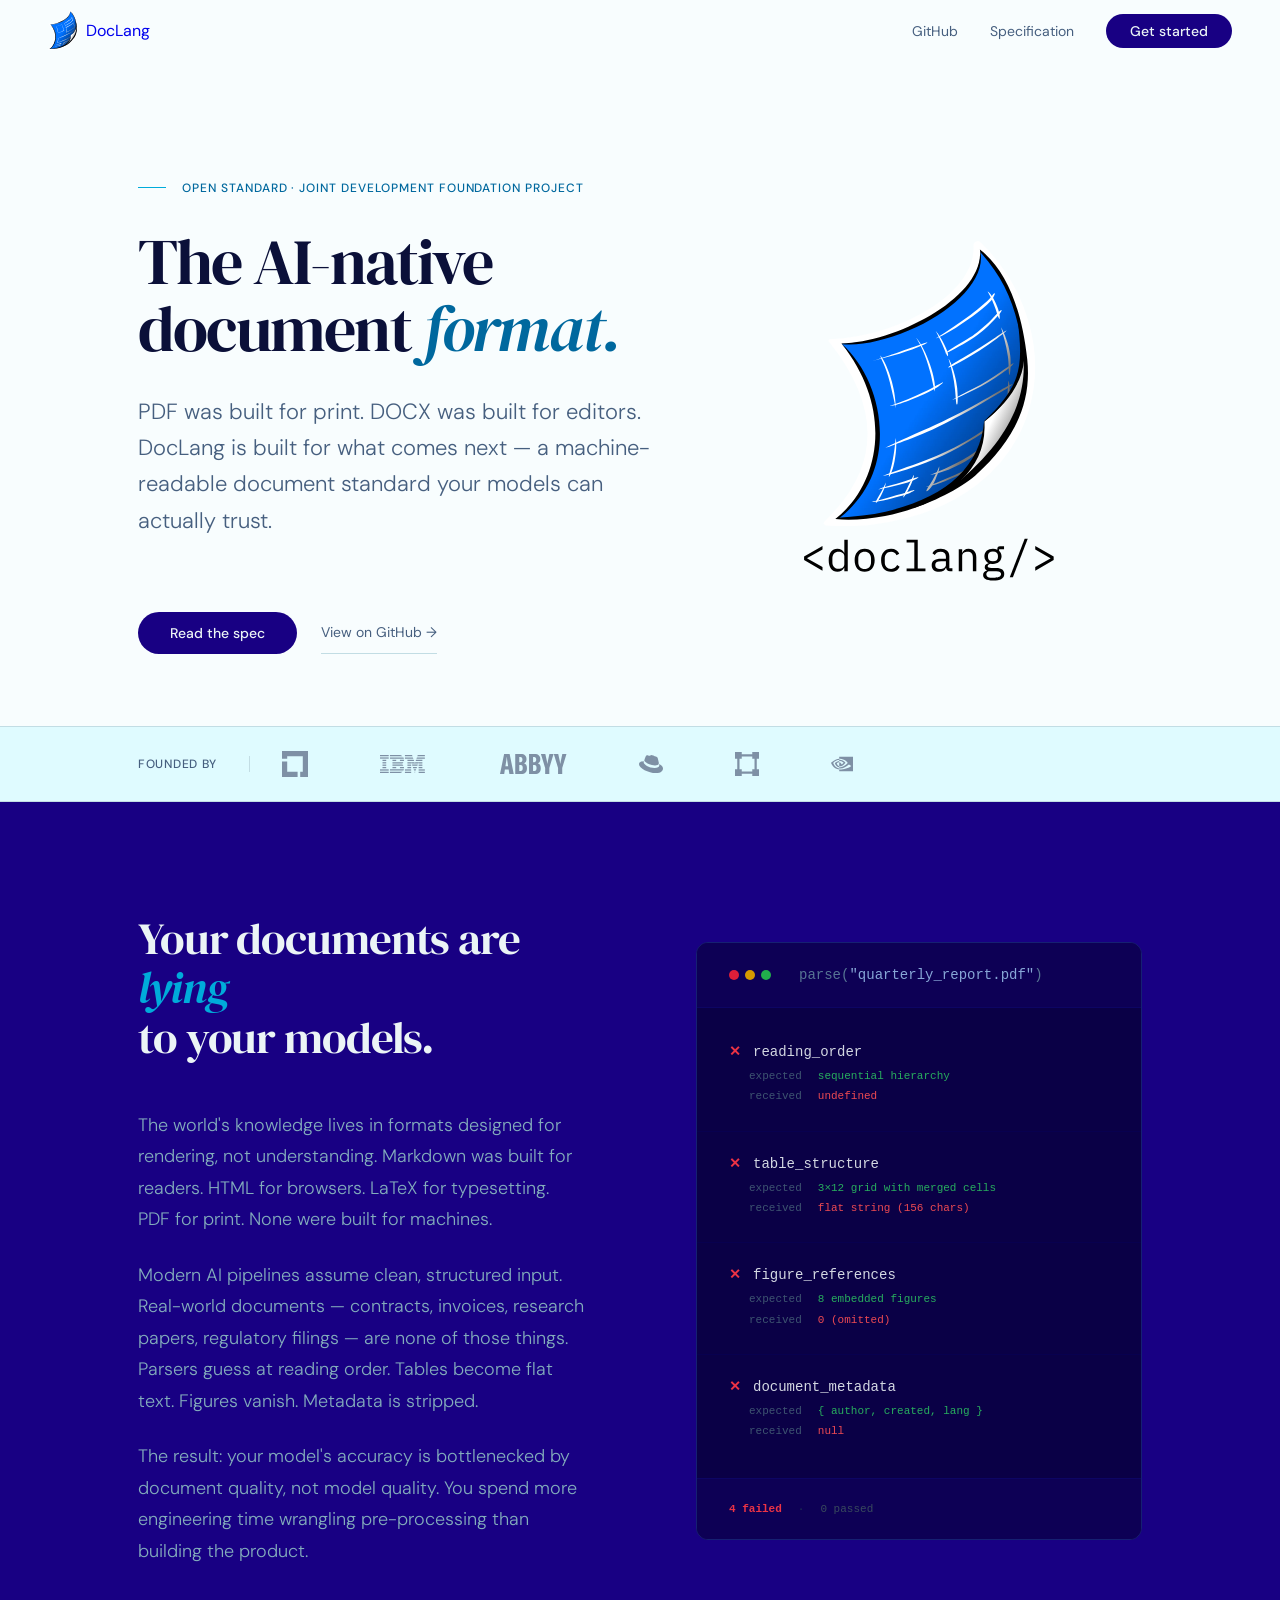
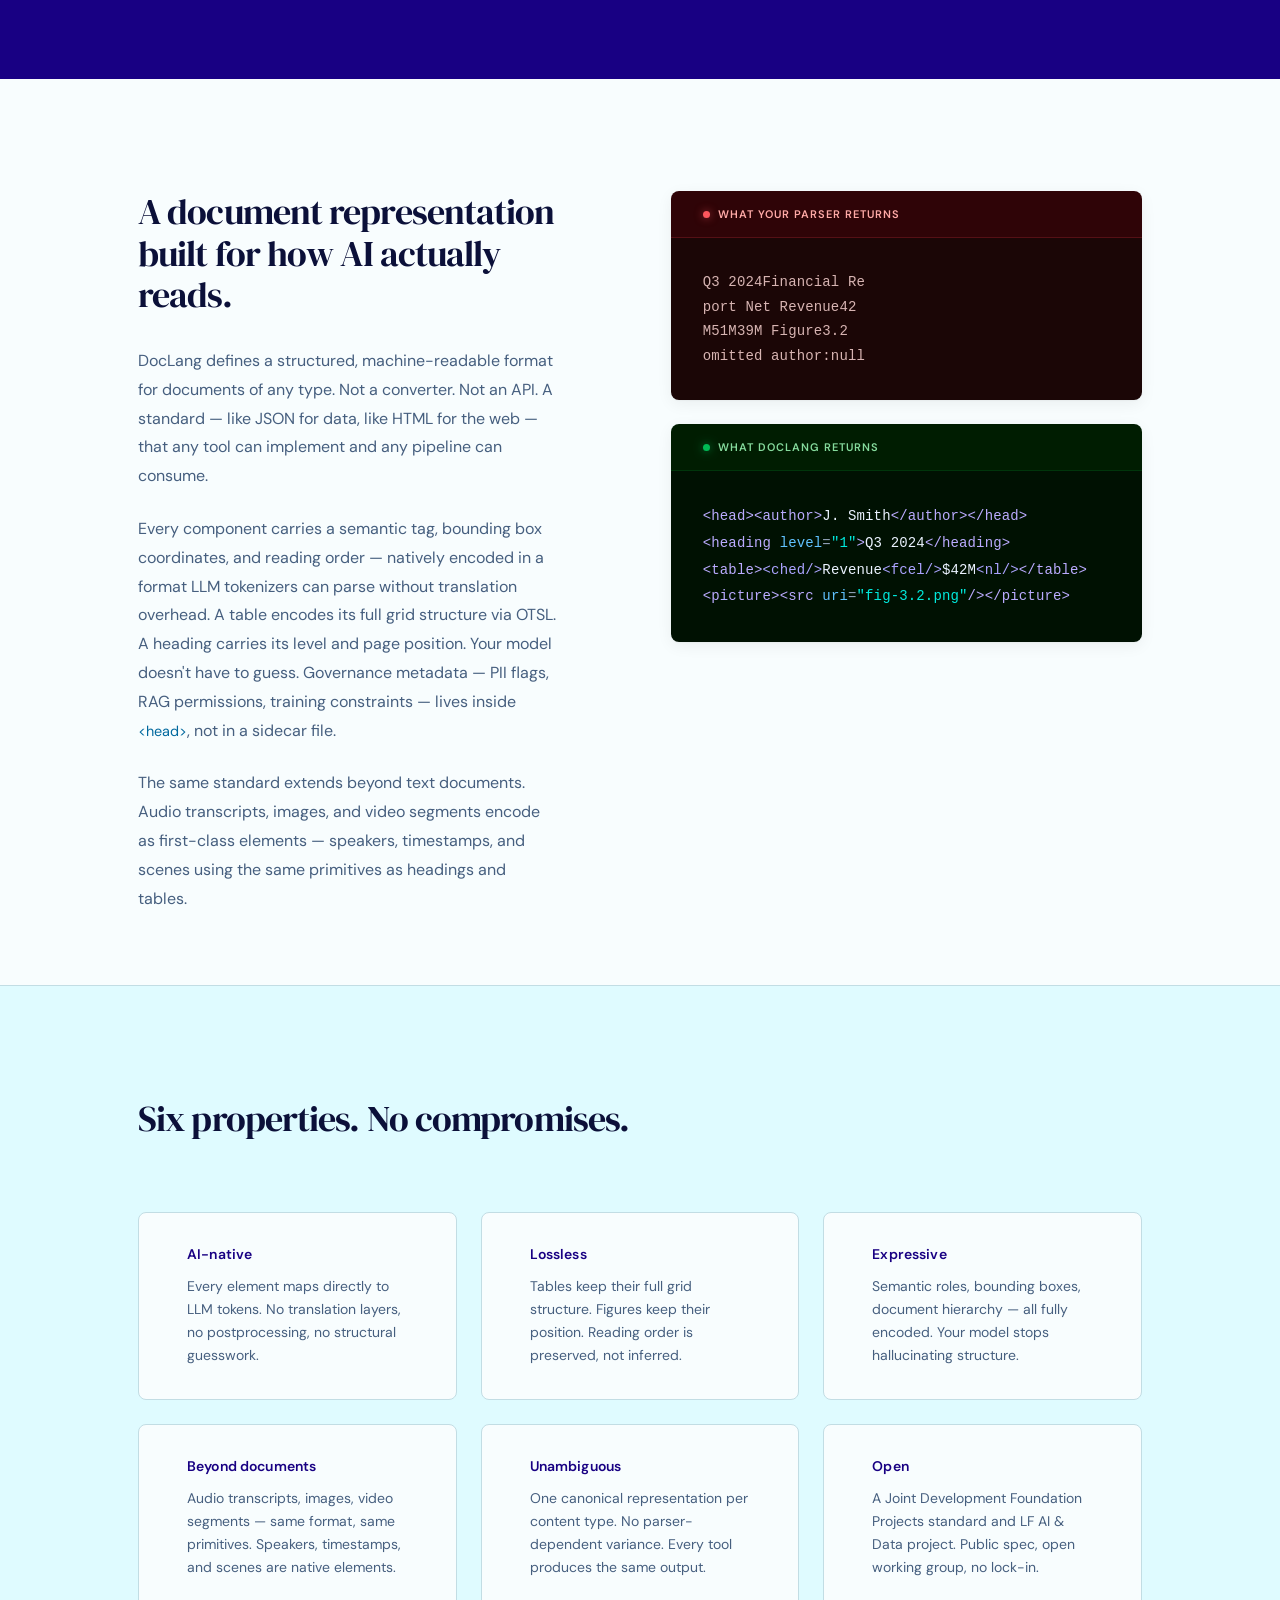
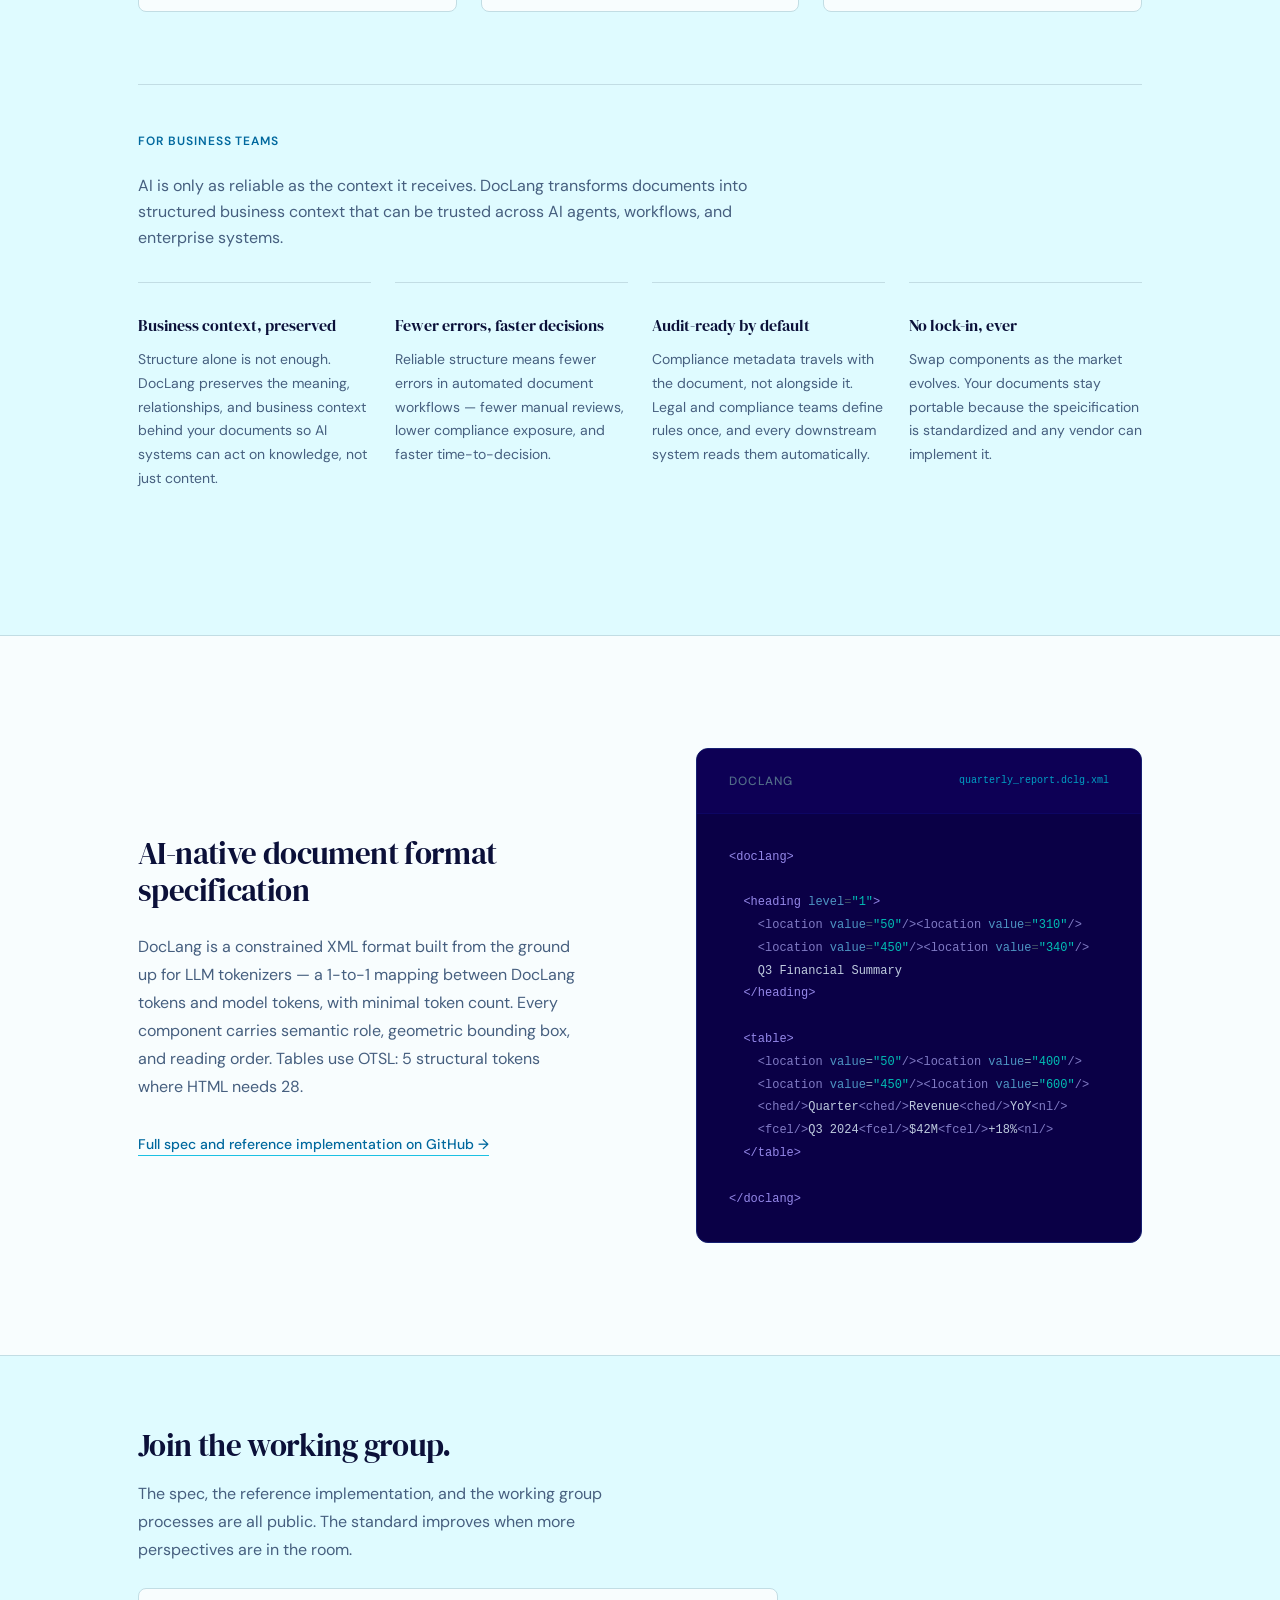
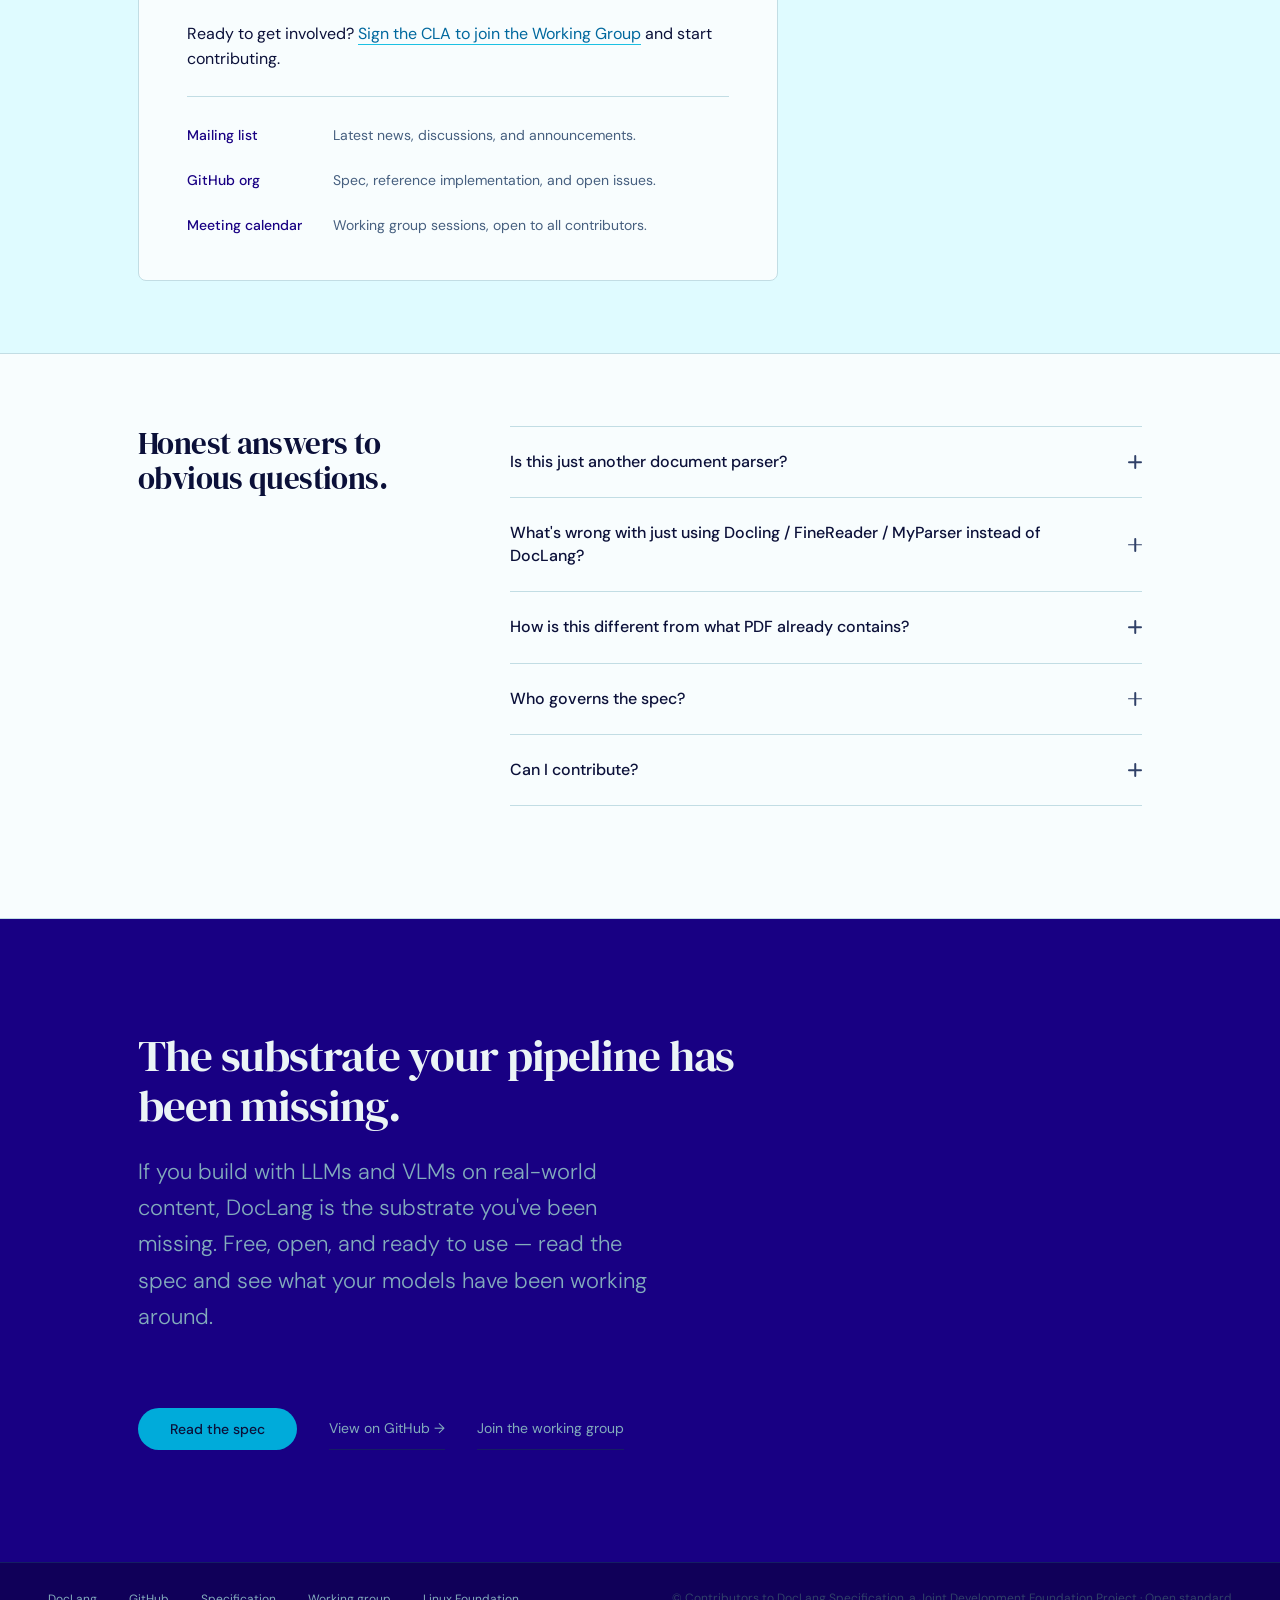
==== commit eda07032: "Strengthen business-team positioning around context layer - Add intro paragraph framing DocLang as a" ====
--- a/index.html
+++ b/index.html
@@ -694,12 +694,20 @@
   letter-spacing: 0.08em;
   text-transform: uppercase;
   color: var(--color-accent-deep);
+  margin-bottom: var(--space-md);
+}
+
+.business-notes-intro {
+  font-size: var(--text-md);
+  color: var(--color-ink-2);
+  line-height: 1.6;
+  max-width: 60ch;
   margin-bottom: var(--space-lg);
 }
 
 .business-notes-grid {
   display: grid;
-  grid-template-columns: repeat(3, minmax(0, 1fr));
+  grid-template-columns: repeat(4, minmax(0, 1fr));
   gap: var(--space-md);
 }
 
@@ -1262,7 +1270,10 @@
   }
 
   .features-grid { grid-template-columns: repeat(2, minmax(0, 1fr)); }
-  .business-notes-grid { grid-template-columns: repeat(2, minmax(0, 1fr)); }
+  .business-notes-grid {
+    grid-template-columns: repeat(2, minmax(0, 1fr));
+    row-gap: var(--space-lg);
+  }
 
   .hero-inner,
   .problem-layout,
@@ -1620,7 +1631,12 @@
 
     <div class="business-notes" aria-labelledby="business-notes-heading">
       <h3 id="business-notes-heading" class="business-notes-title">For business teams</h3>
+      <p class="business-notes-intro">AI is only as reliable as the context it receives. DocLang transforms documents into structured business context that can be trusted across AI agents, workflows, and enterprise systems.</p>
       <div class="business-notes-grid">
+        <div class="business-note-card">
+          <div class="business-note-label">Business context, preserved</div>
+          <p>Structure alone is not enough. DocLang preserves the meaning, relationships, and business context behind your documents so AI systems can act on knowledge, not just content.</p>
+        </div>
         <div class="business-note-card">
           <div class="business-note-label">Fewer errors, faster decisions</div>
           <p>Reliable structure means fewer errors in automated document workflows — fewer manual reviews, lower compliance exposure, and faster time-to-decision.</p>
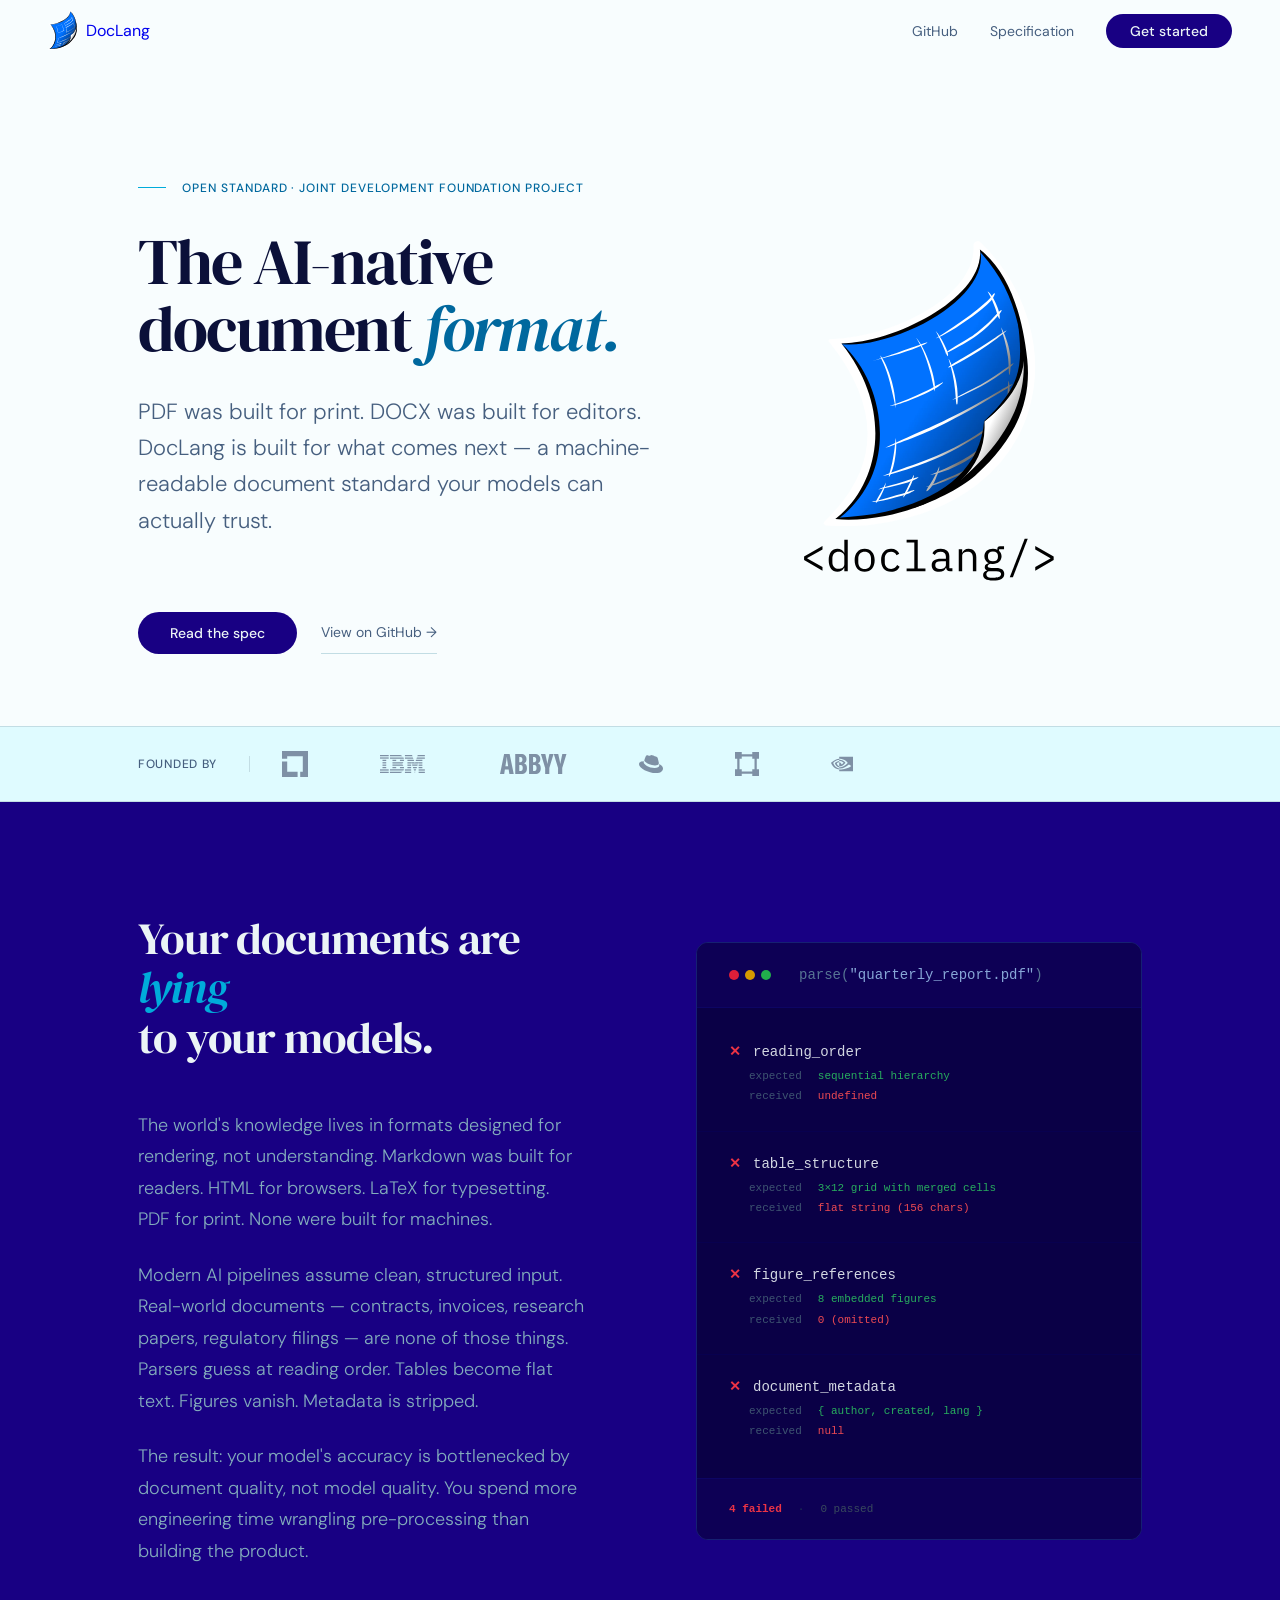
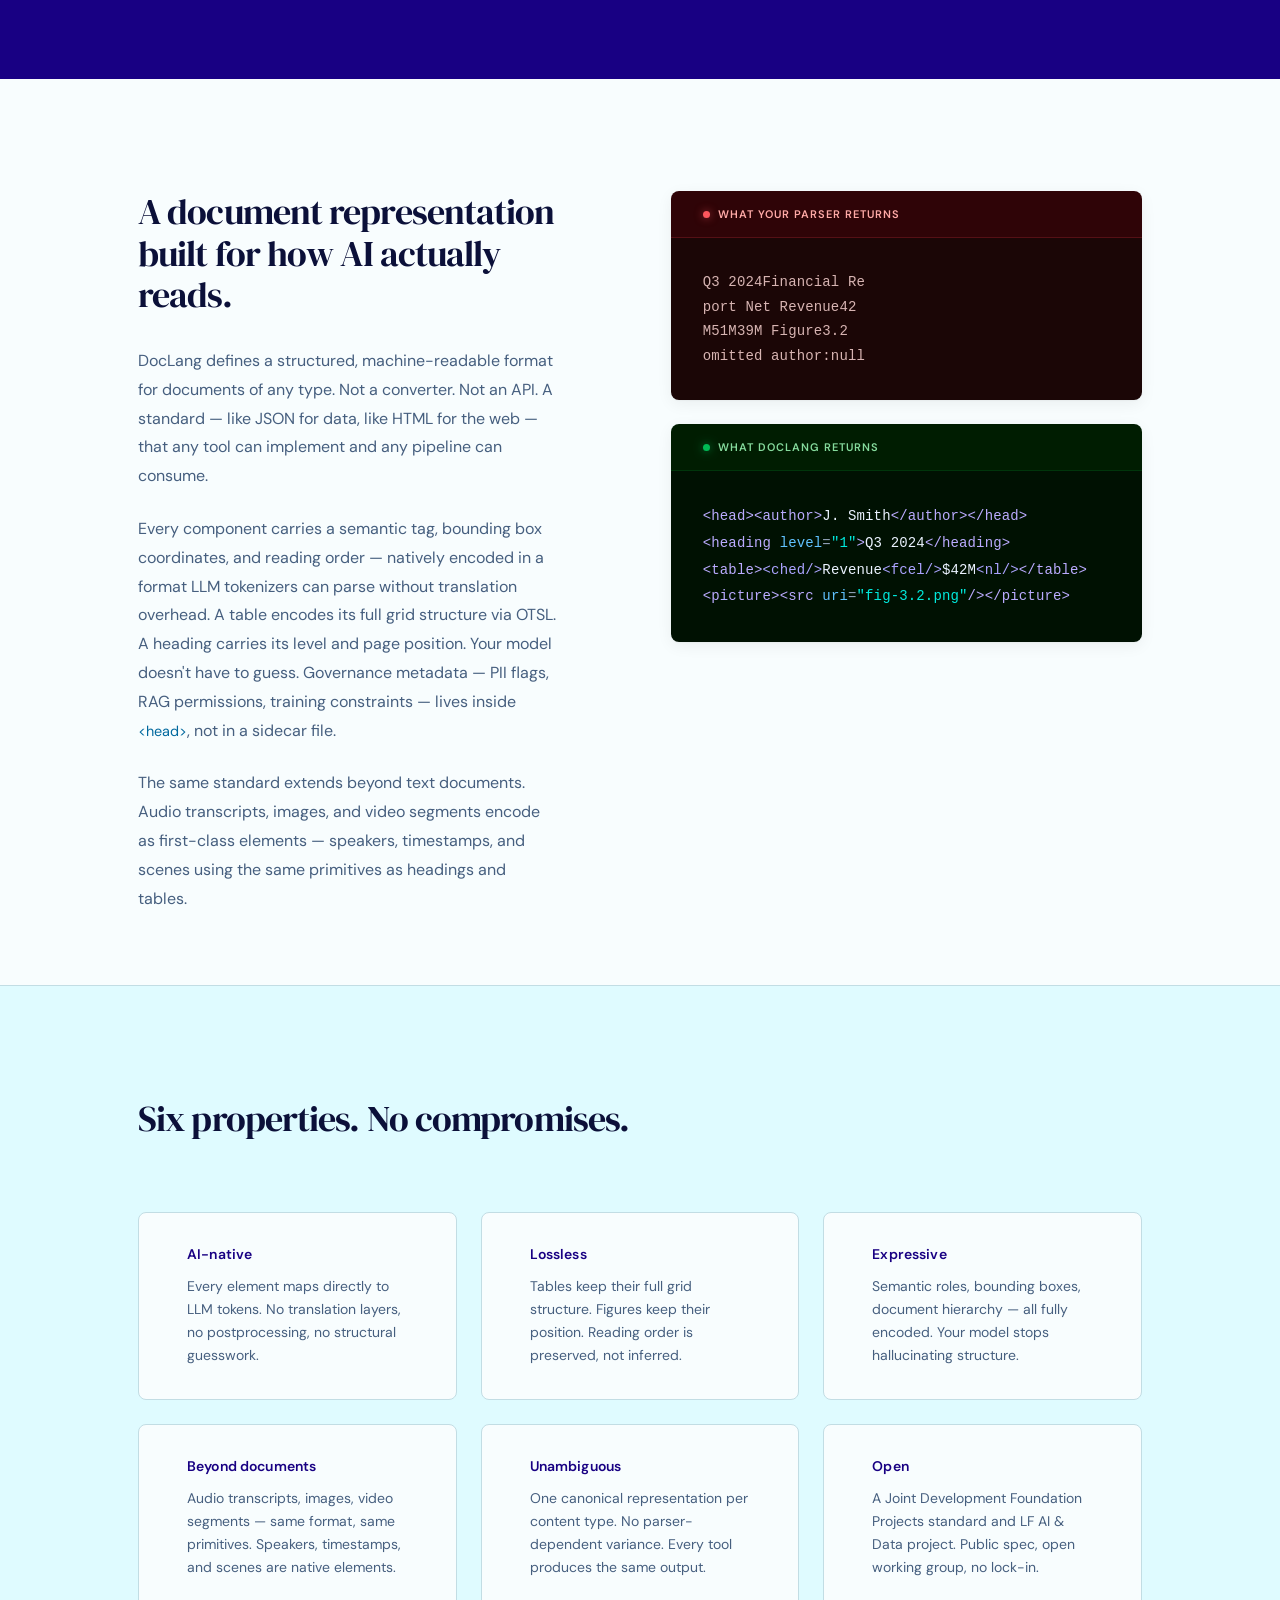
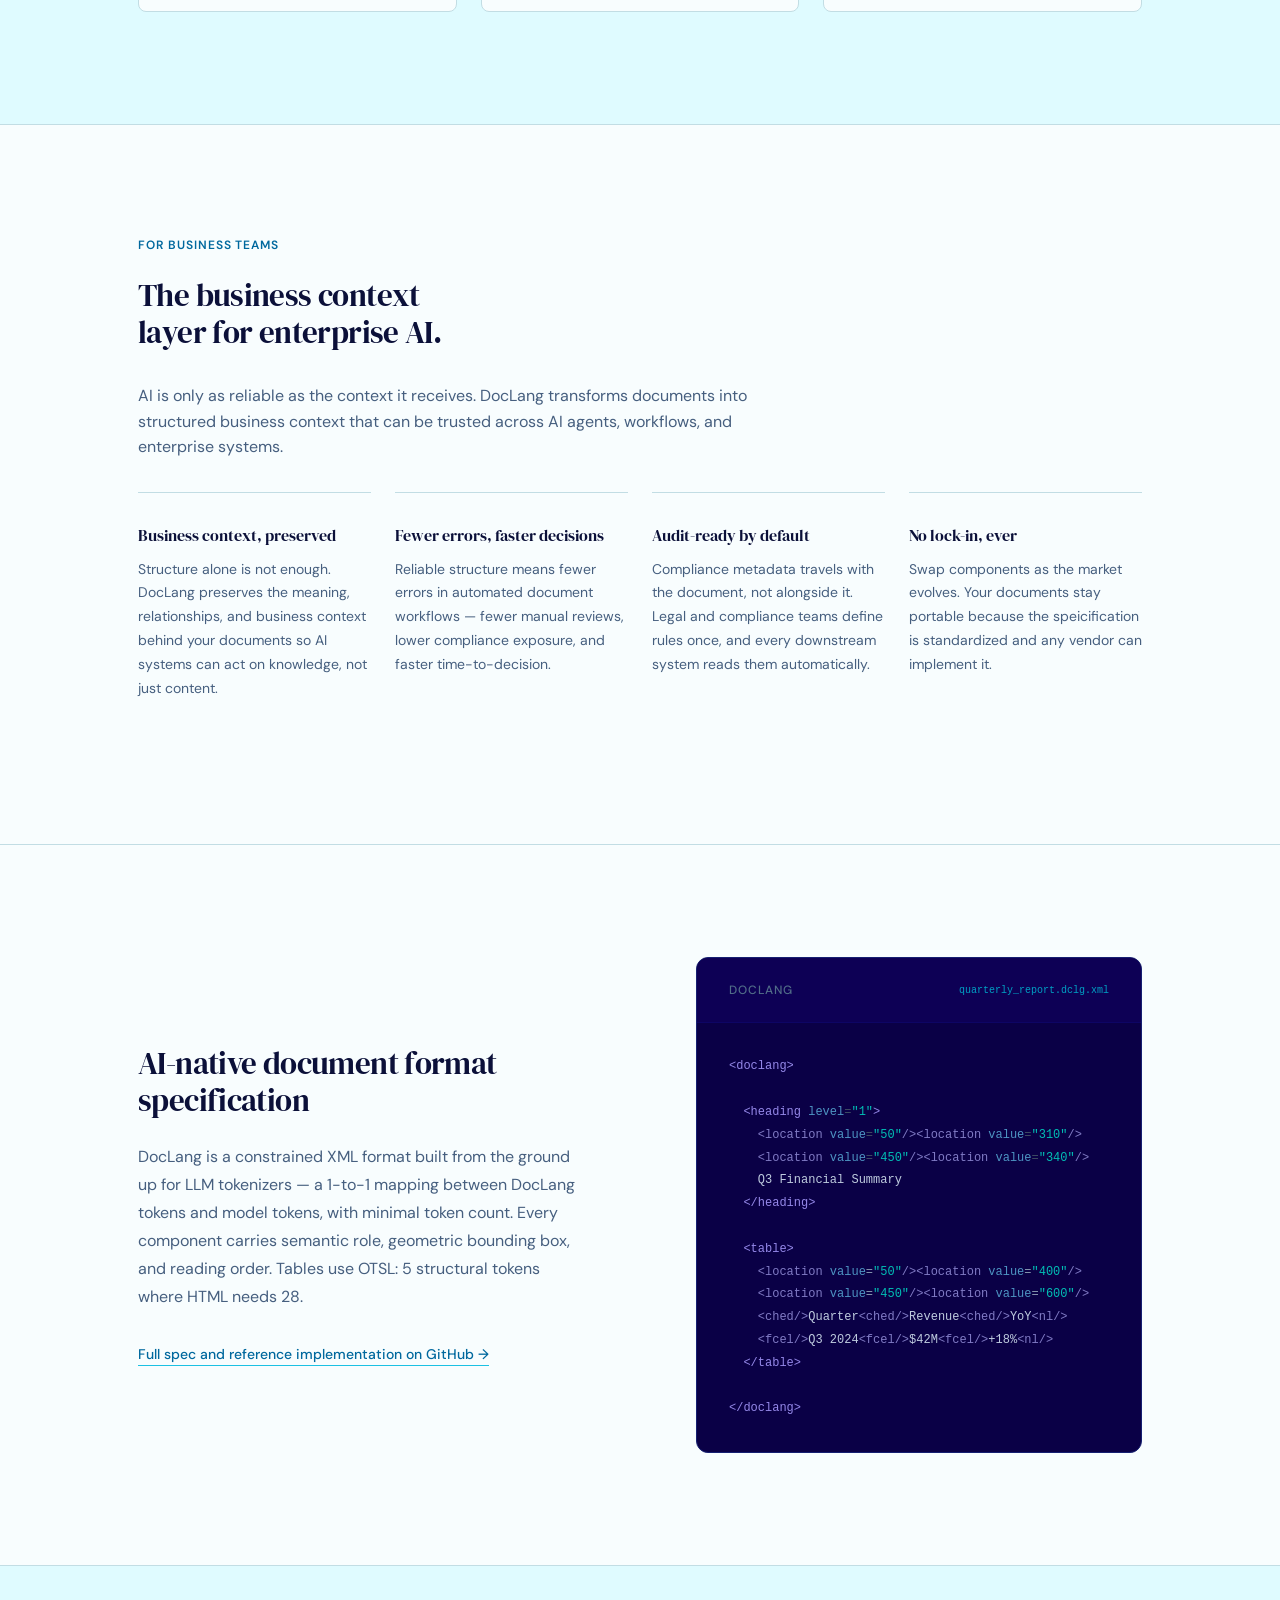
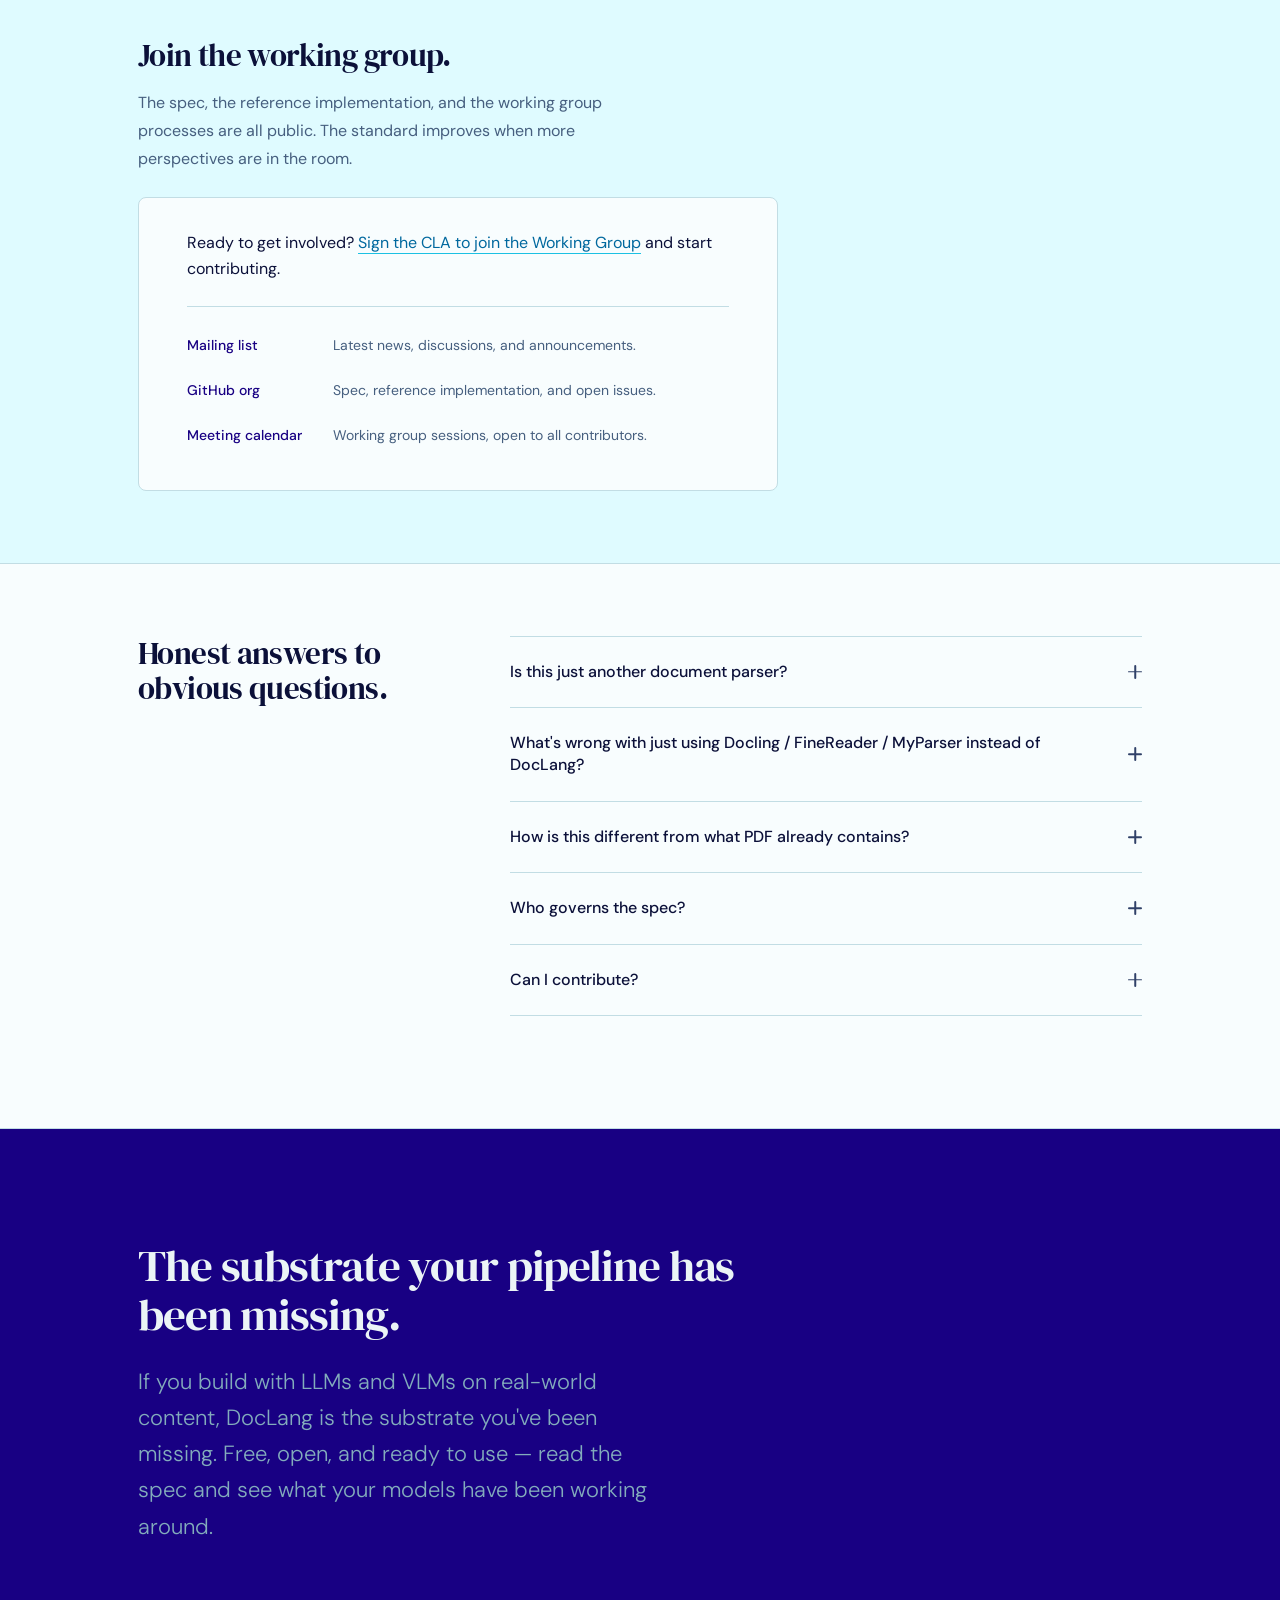
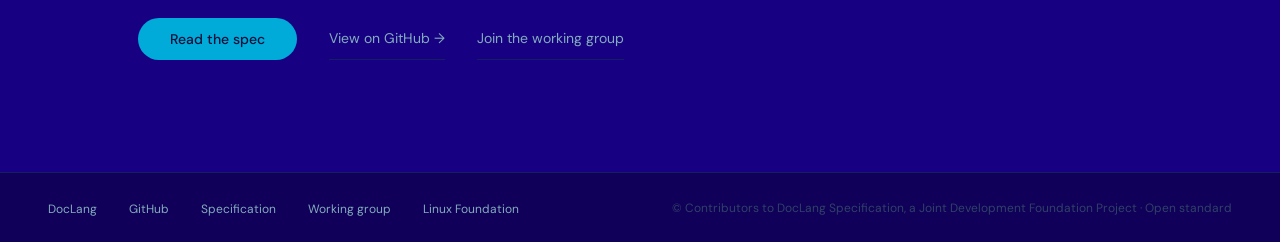
==== commit 32d8e8be: "Promote 'For business teams' to its own top-level section - Lift business-notes out of the #why subs" ====
--- a/index.html
+++ b/index.html
@@ -681,14 +681,25 @@
   line-height: 1.65;
 }
 
-/* ── BUSINESS NOTES (For business teams) ─────────────────────────────── */
-.business-notes {
-  margin-top: var(--space-2xl);
-  padding-top: var(--space-xl);
-  border-top: 1px solid var(--color-rule);
-}
-
-.business-notes-title {
+/* ── BUSINESS (For business teams) ────────────────────────────────────── */
+.business {
+  padding-top: var(--space-3xl);
+  padding-bottom: var(--space-3xl);
+  border-bottom: 1px solid var(--color-rule);
+}
+
+.business h2 {
+  font-family: var(--font-display);
+  font-size: clamp(1.5rem, 2.4vw, 2.25rem);
+  font-weight: 400;
+  line-height: 1.2;
+  letter-spacing: -0.02em;
+  color: var(--color-ink);
+  margin-bottom: var(--space-lg);
+  max-width: 22ch;
+}
+
+.business-notes-label {
   font-size: var(--text-xs);
   font-weight: 600;
   letter-spacing: 0.08em;
@@ -1628,27 +1639,31 @@
       </div>
 
     </div>
-
-    <div class="business-notes" aria-labelledby="business-notes-heading">
-      <h3 id="business-notes-heading" class="business-notes-title">For business teams</h3>
-      <p class="business-notes-intro">AI is only as reliable as the context it receives. DocLang transforms documents into structured business context that can be trusted across AI agents, workflows, and enterprise systems.</p>
-      <div class="business-notes-grid">
-        <div class="business-note-card">
-          <div class="business-note-label">Business context, preserved</div>
-          <p>Structure alone is not enough. DocLang preserves the meaning, relationships, and business context behind your documents so AI systems can act on knowledge, not just content.</p>
-        </div>
-        <div class="business-note-card">
-          <div class="business-note-label">Fewer errors, faster decisions</div>
-          <p>Reliable structure means fewer errors in automated document workflows — fewer manual reviews, lower compliance exposure, and faster time-to-decision.</p>
-        </div>
-        <div class="business-note-card">
-          <div class="business-note-label">Audit-ready by default</div>
-          <p>Compliance metadata travels with the document, not alongside it. Legal and compliance teams define rules once, and every downstream system reads them automatically.</p>
-        </div>
-        <div class="business-note-card">
-          <div class="business-note-label">No lock-in, ever</div>
-          <p>Swap components as the market evolves. Your documents stay portable because the speicification is standardized and any vendor can implement it.</p>
-        </div>
+  </div>
+</section>
+
+<!-- FOR BUSINESS TEAMS -->
+<section id="business" class="business" aria-labelledby="business-heading">
+  <div class="container">
+    <div class="business-notes-label">For business teams</div>
+    <h2 id="business-heading">The business context layer for enterprise AI.</h2>
+    <p class="business-notes-intro">AI is only as reliable as the context it receives. DocLang transforms documents into structured business context that can be trusted across AI agents, workflows, and enterprise systems.</p>
+    <div class="business-notes-grid">
+      <div class="business-note-card">
+        <div class="business-note-label">Business context, preserved</div>
+        <p>Structure alone is not enough. DocLang preserves the meaning, relationships, and business context behind your documents so AI systems can act on knowledge, not just content.</p>
+      </div>
+      <div class="business-note-card">
+        <div class="business-note-label">Fewer errors, faster decisions</div>
+        <p>Reliable structure means fewer errors in automated document workflows — fewer manual reviews, lower compliance exposure, and faster time-to-decision.</p>
+      </div>
+      <div class="business-note-card">
+        <div class="business-note-label">Audit-ready by default</div>
+        <p>Compliance metadata travels with the document, not alongside it. Legal and compliance teams define rules once, and every downstream system reads them automatically.</p>
+      </div>
+      <div class="business-note-card">
+        <div class="business-note-label">No lock-in, ever</div>
+        <p>Swap components as the market evolves. Your documents stay portable because the speicification is standardized and any vendor can implement it.</p>
       </div>
     </div>
   </div>
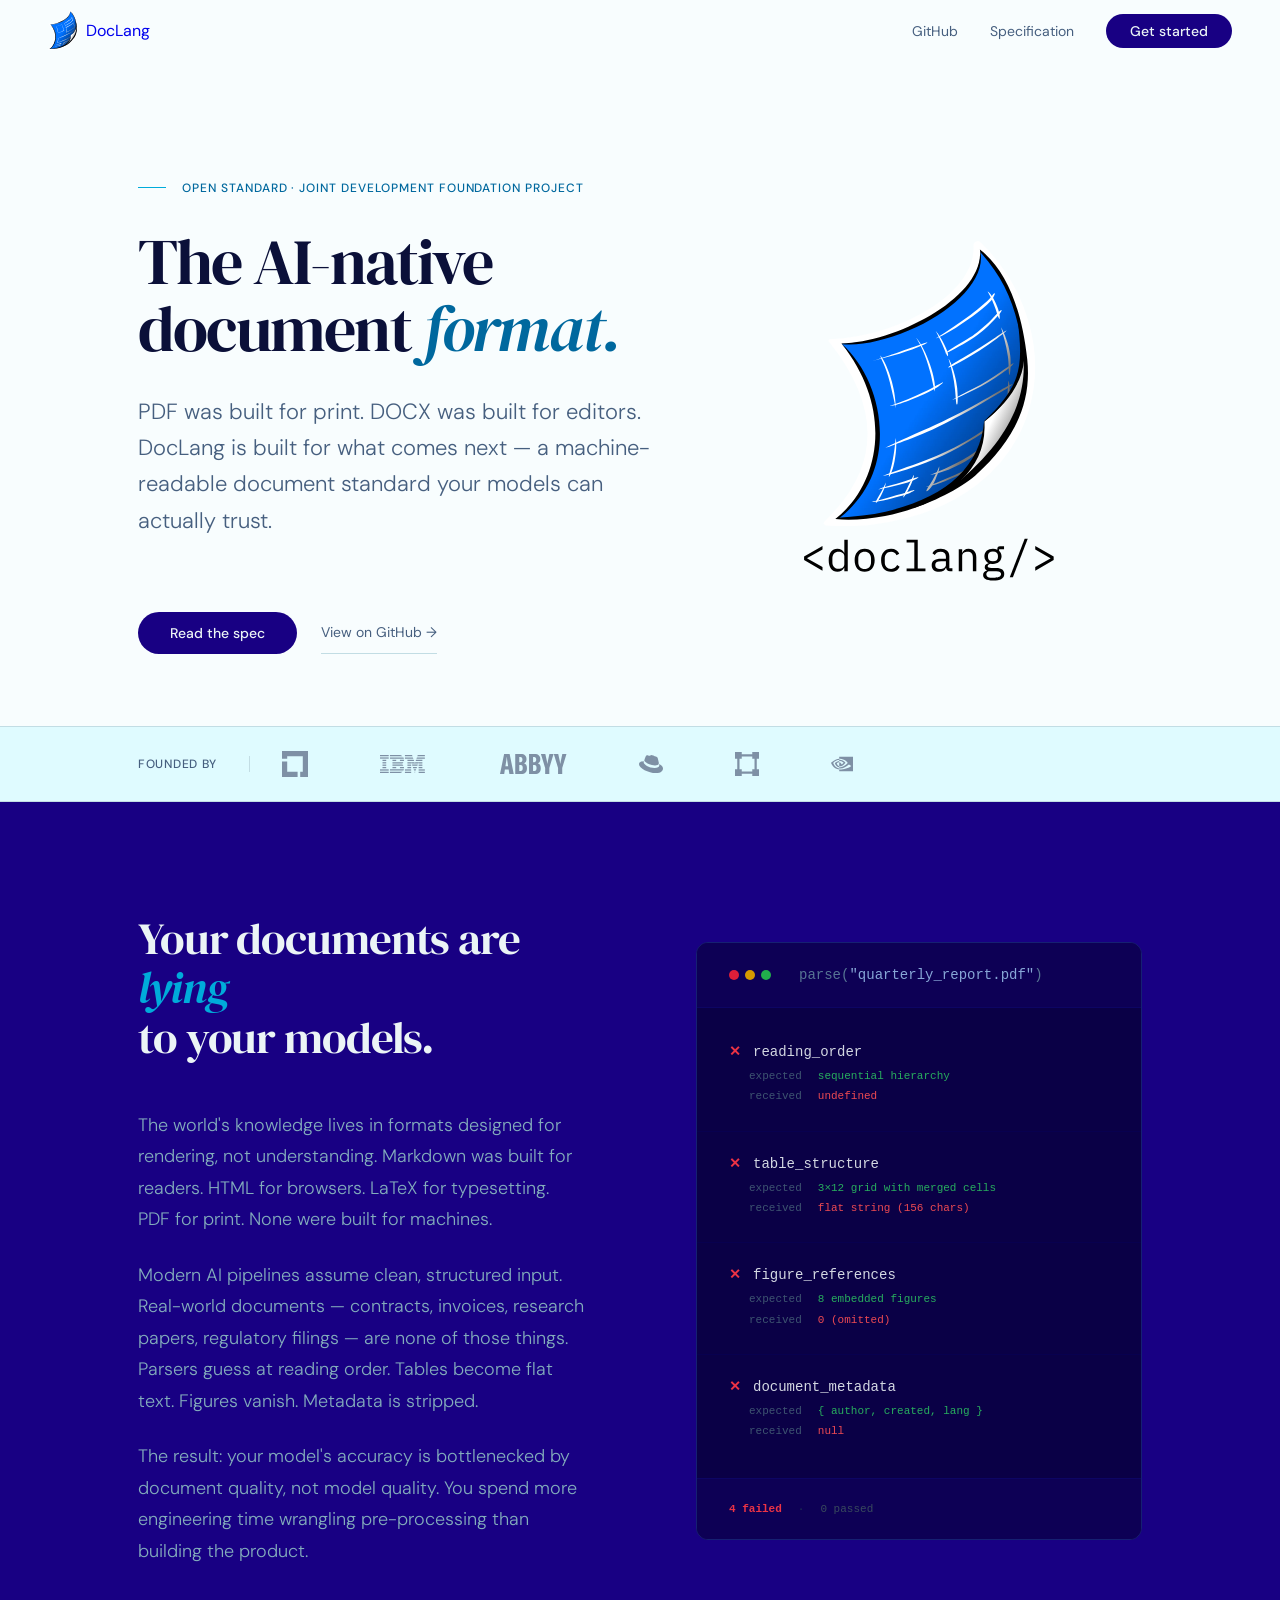
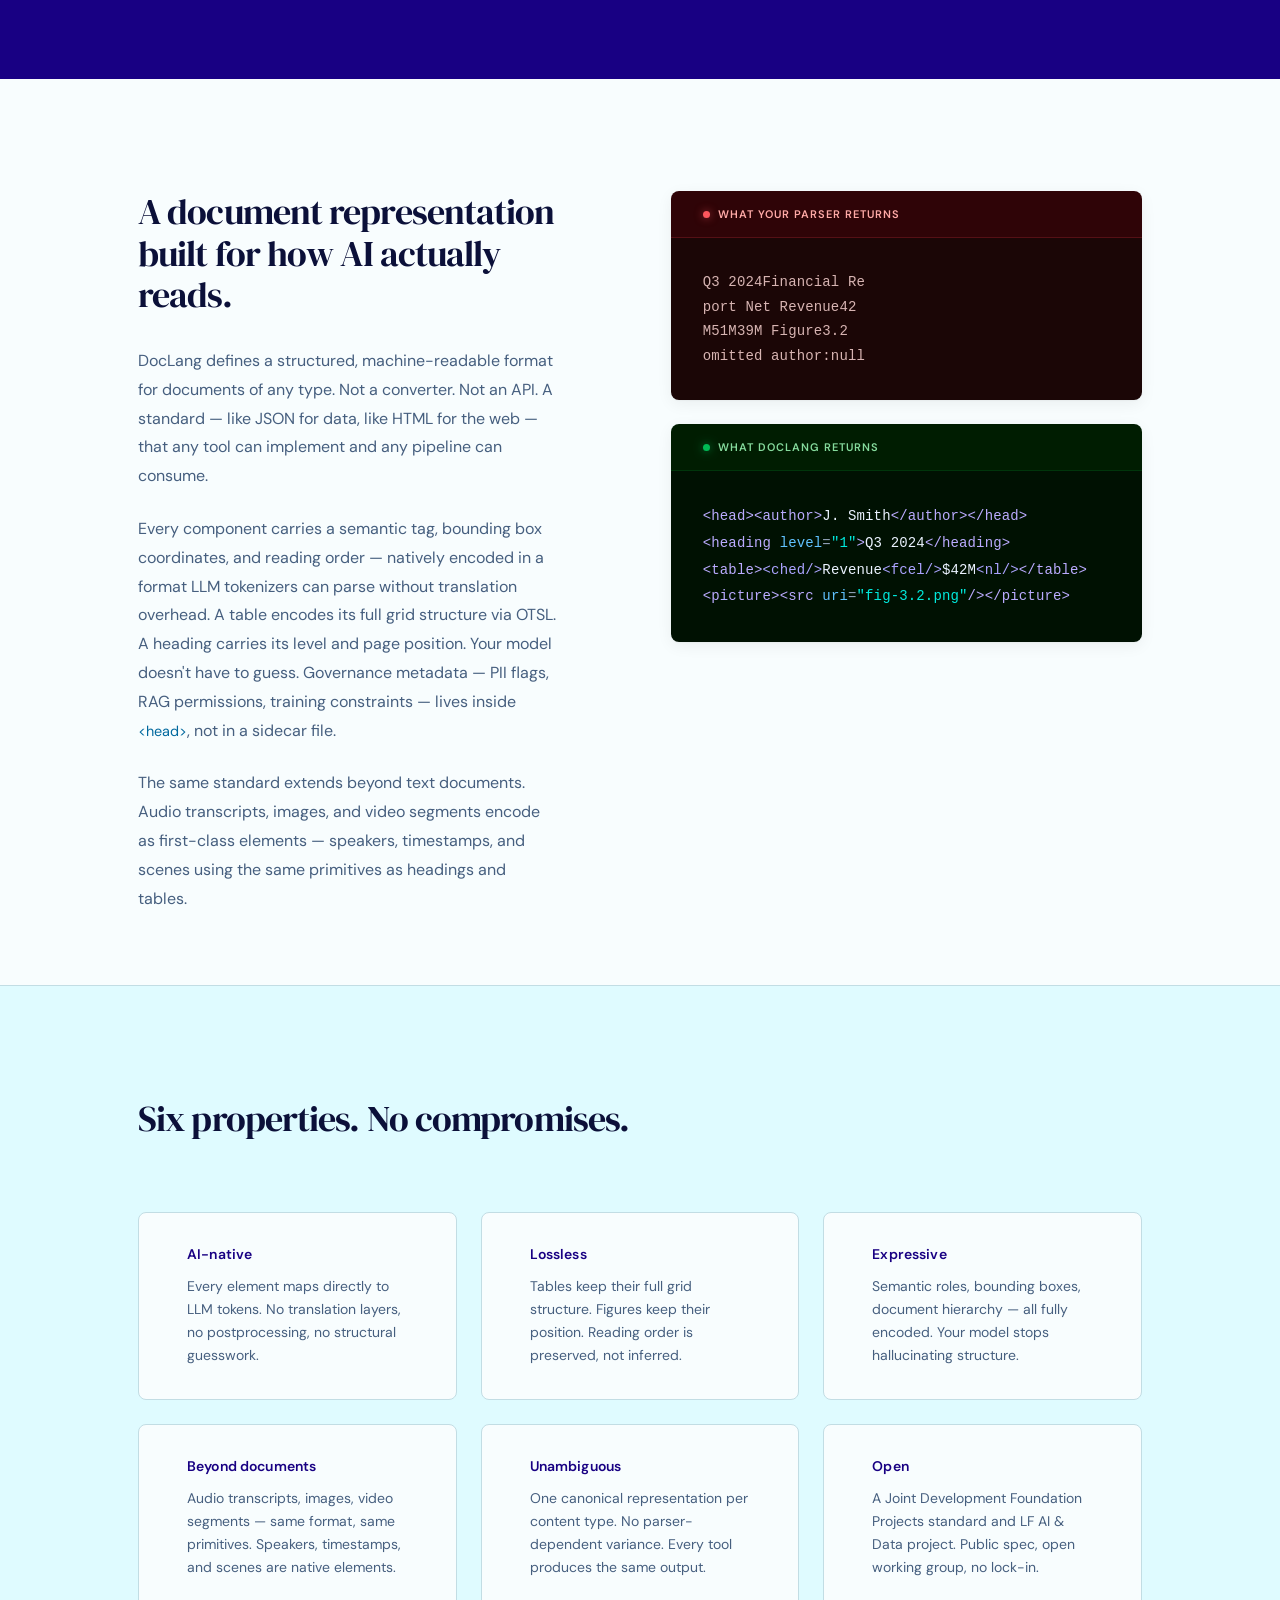
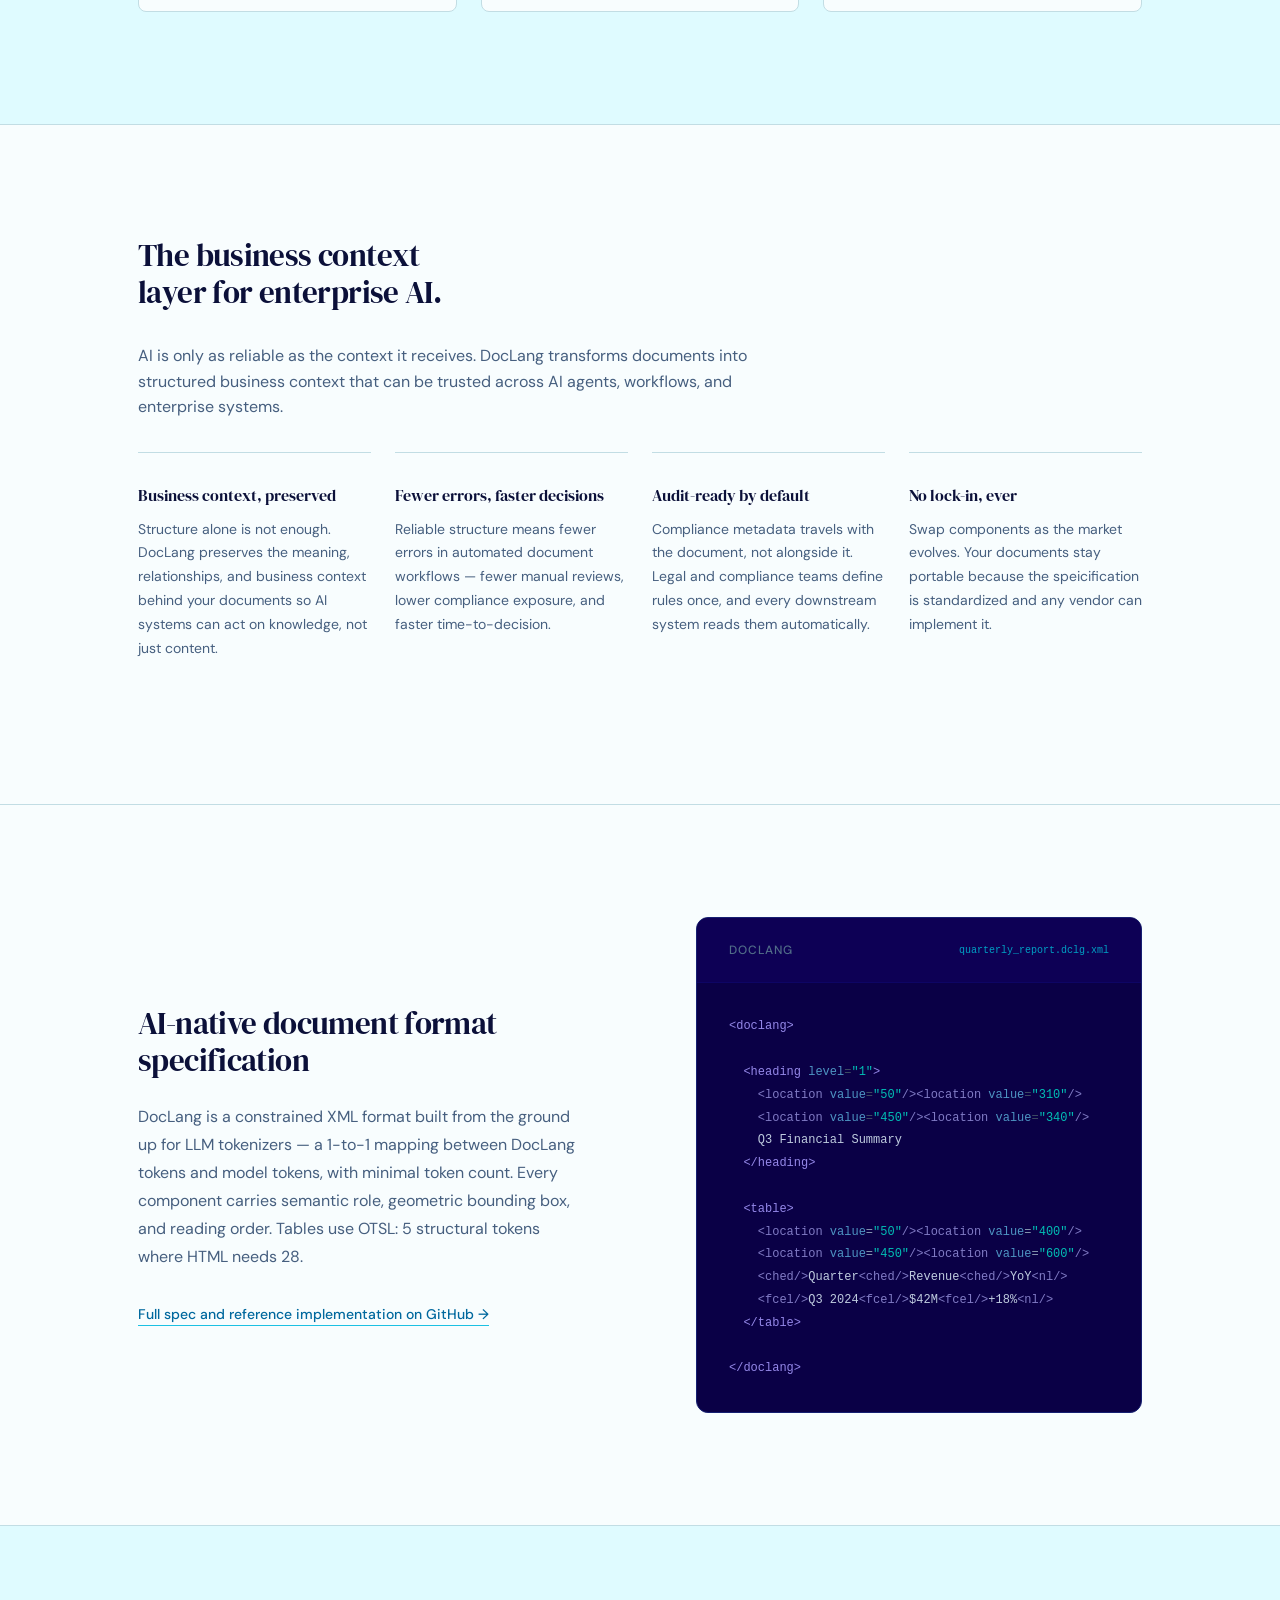
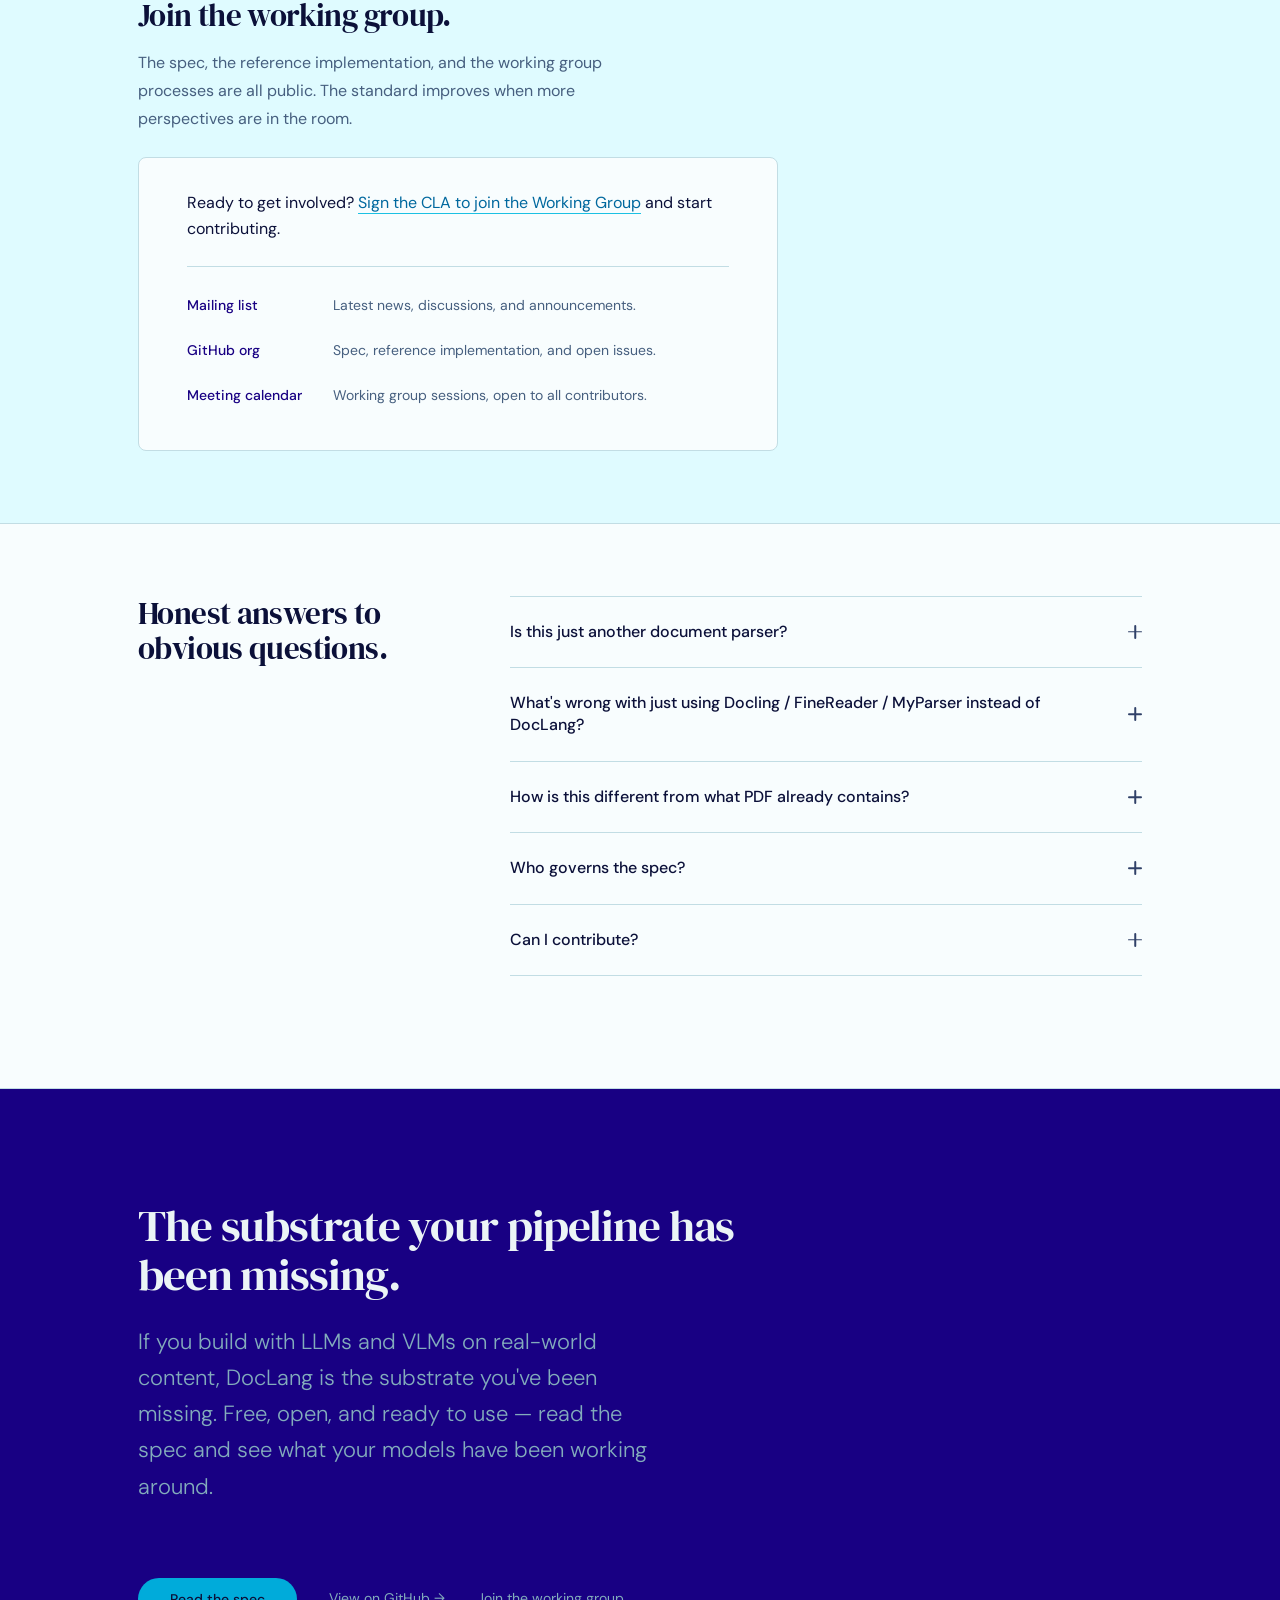
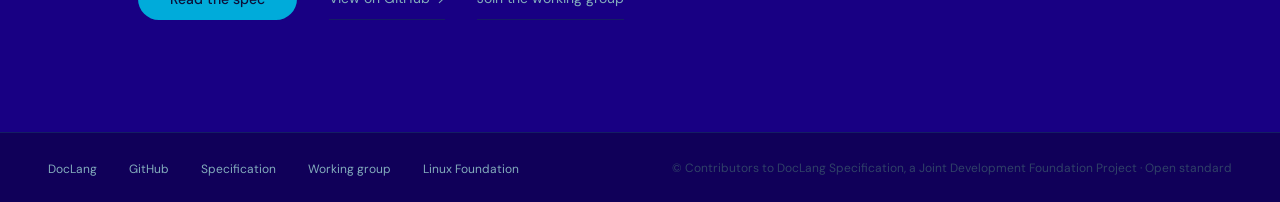
==== commit e75ab768: "Drop 'For business teams' eyebrow label — h2 leads the section The h2 alone gives the section the ex" ====
--- a/index.html
+++ b/index.html
@@ -699,15 +699,6 @@
   max-width: 22ch;
 }
 
-.business-notes-label {
-  font-size: var(--text-xs);
-  font-weight: 600;
-  letter-spacing: 0.08em;
-  text-transform: uppercase;
-  color: var(--color-accent-deep);
-  margin-bottom: var(--space-md);
-}
-
 .business-notes-intro {
   font-size: var(--text-md);
   color: var(--color-ink-2);
@@ -1645,7 +1636,6 @@
 <!-- FOR BUSINESS TEAMS -->
 <section id="business" class="business" aria-labelledby="business-heading">
   <div class="container">
-    <div class="business-notes-label">For business teams</div>
     <h2 id="business-heading">The business context layer for enterprise AI.</h2>
     <p class="business-notes-intro">AI is only as reliable as the context it receives. DocLang transforms documents into structured business context that can be trusted across AI agents, workflows, and enterprise systems.</p>
     <div class="business-notes-grid">
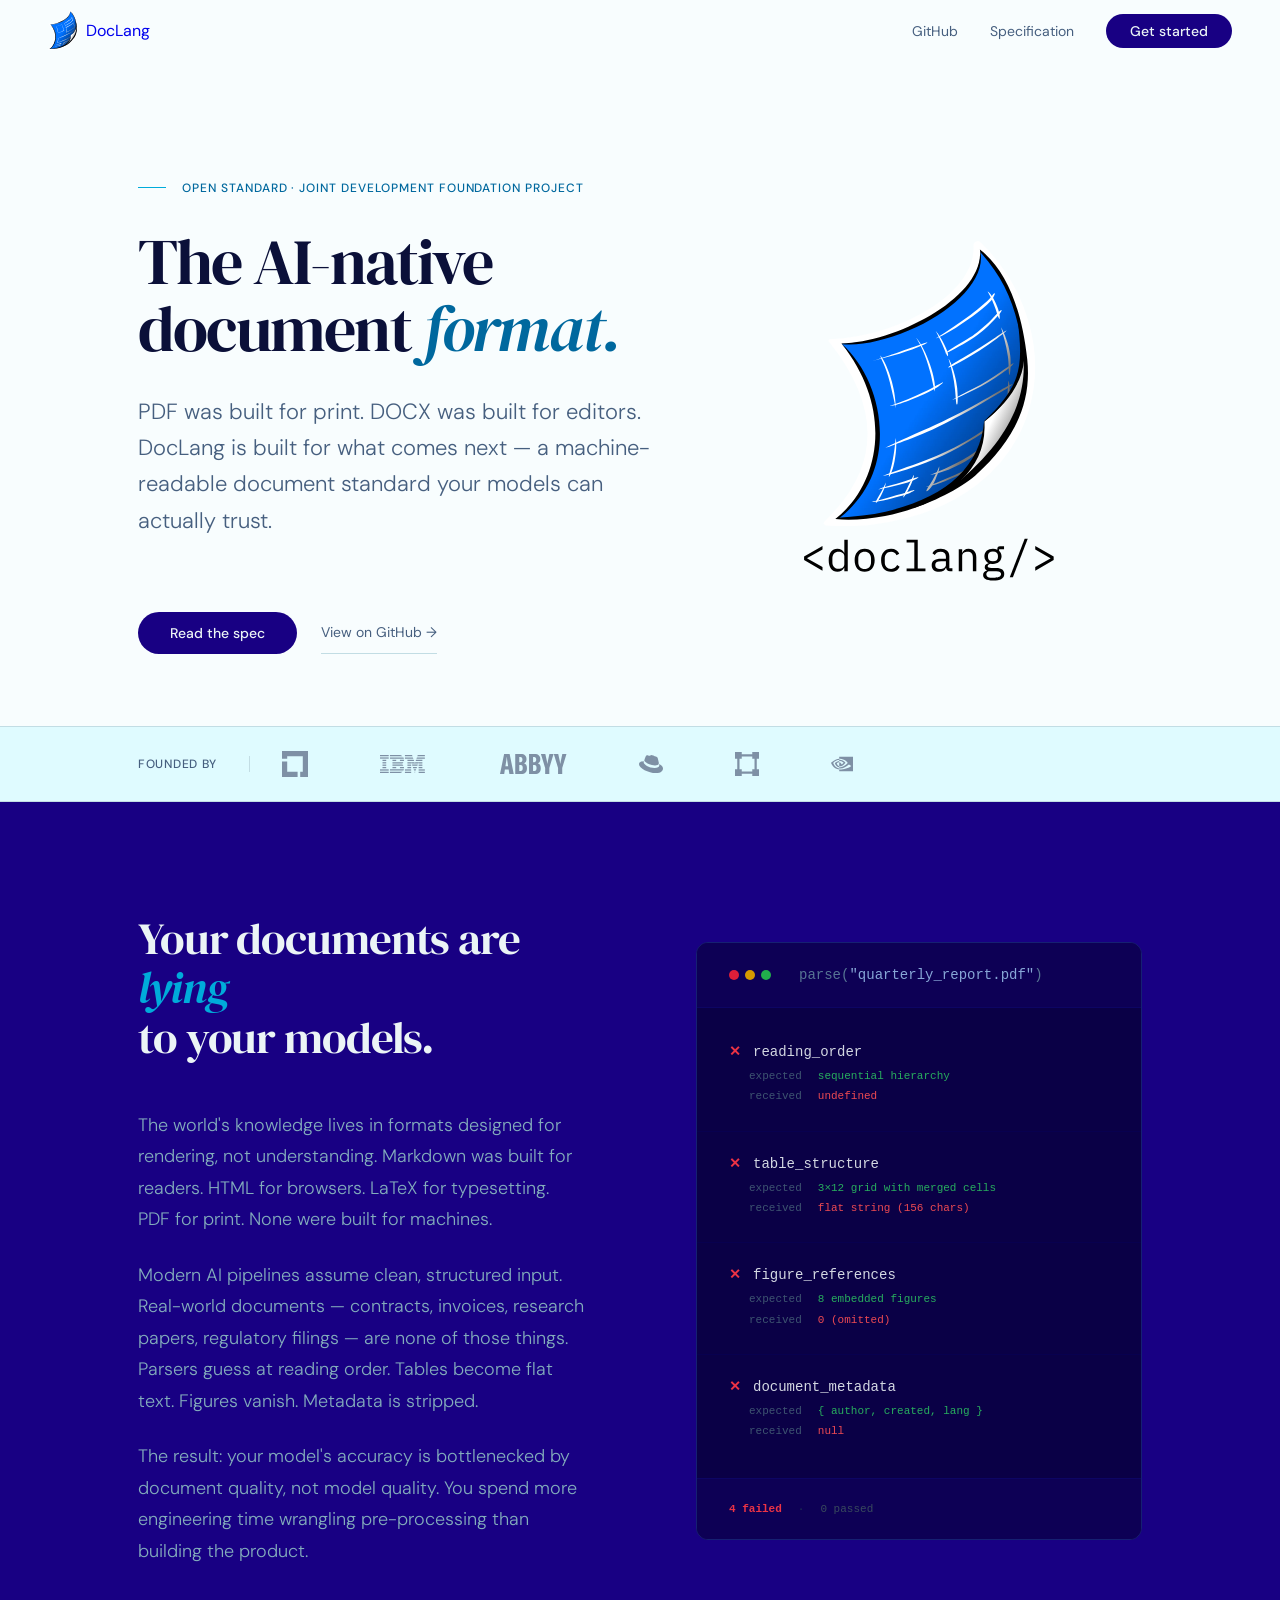
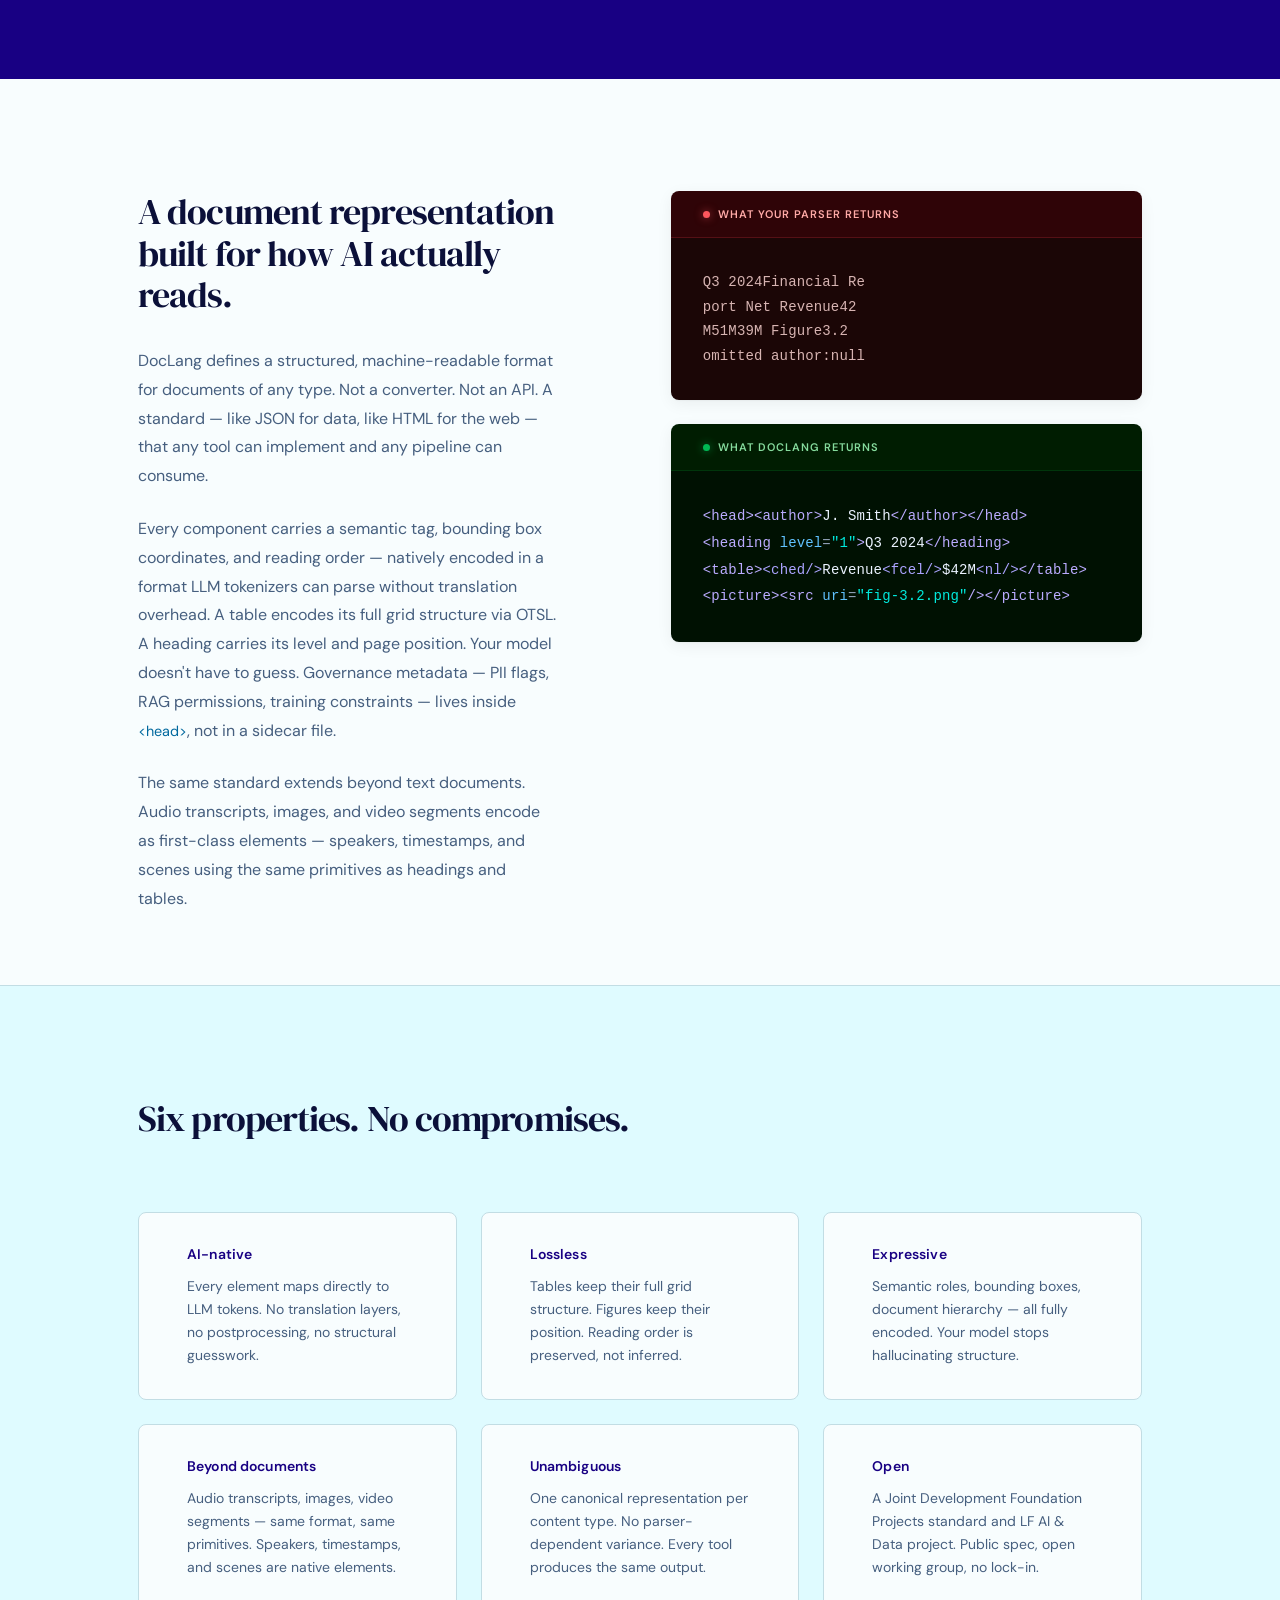
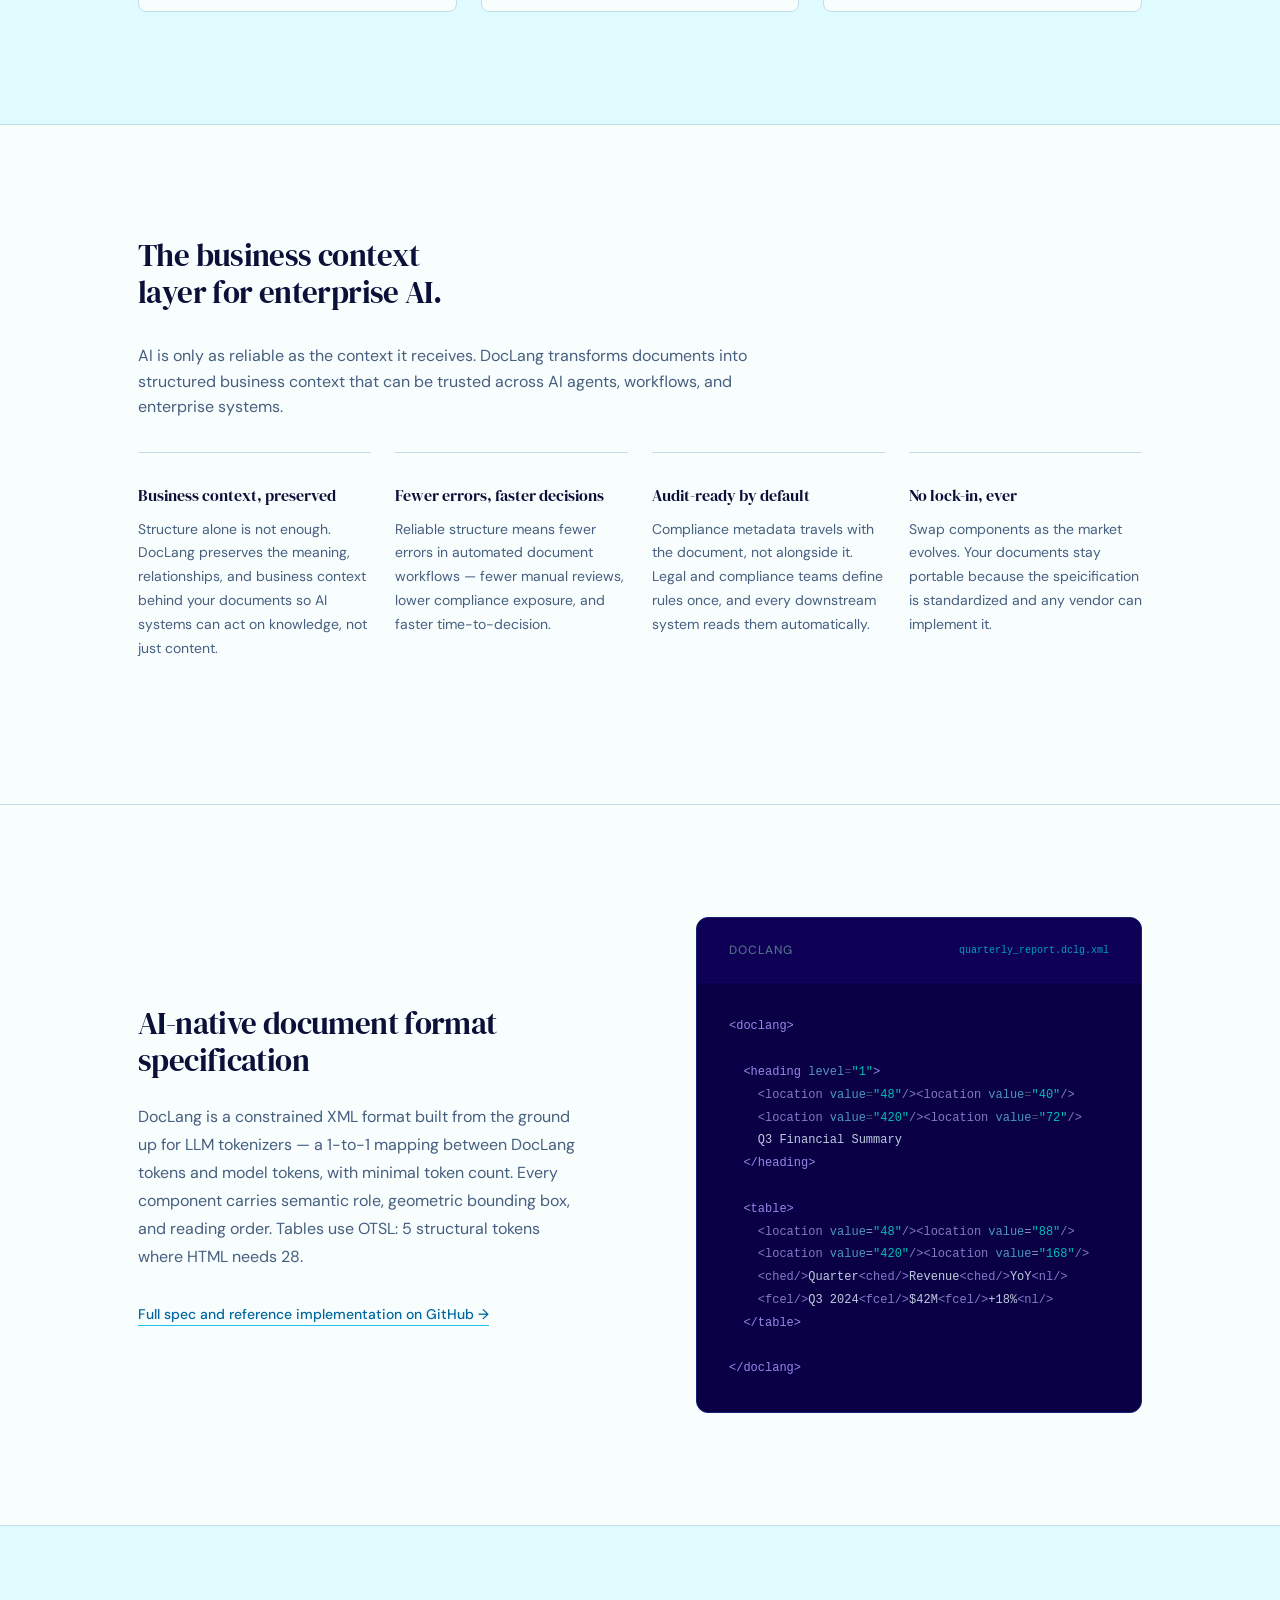
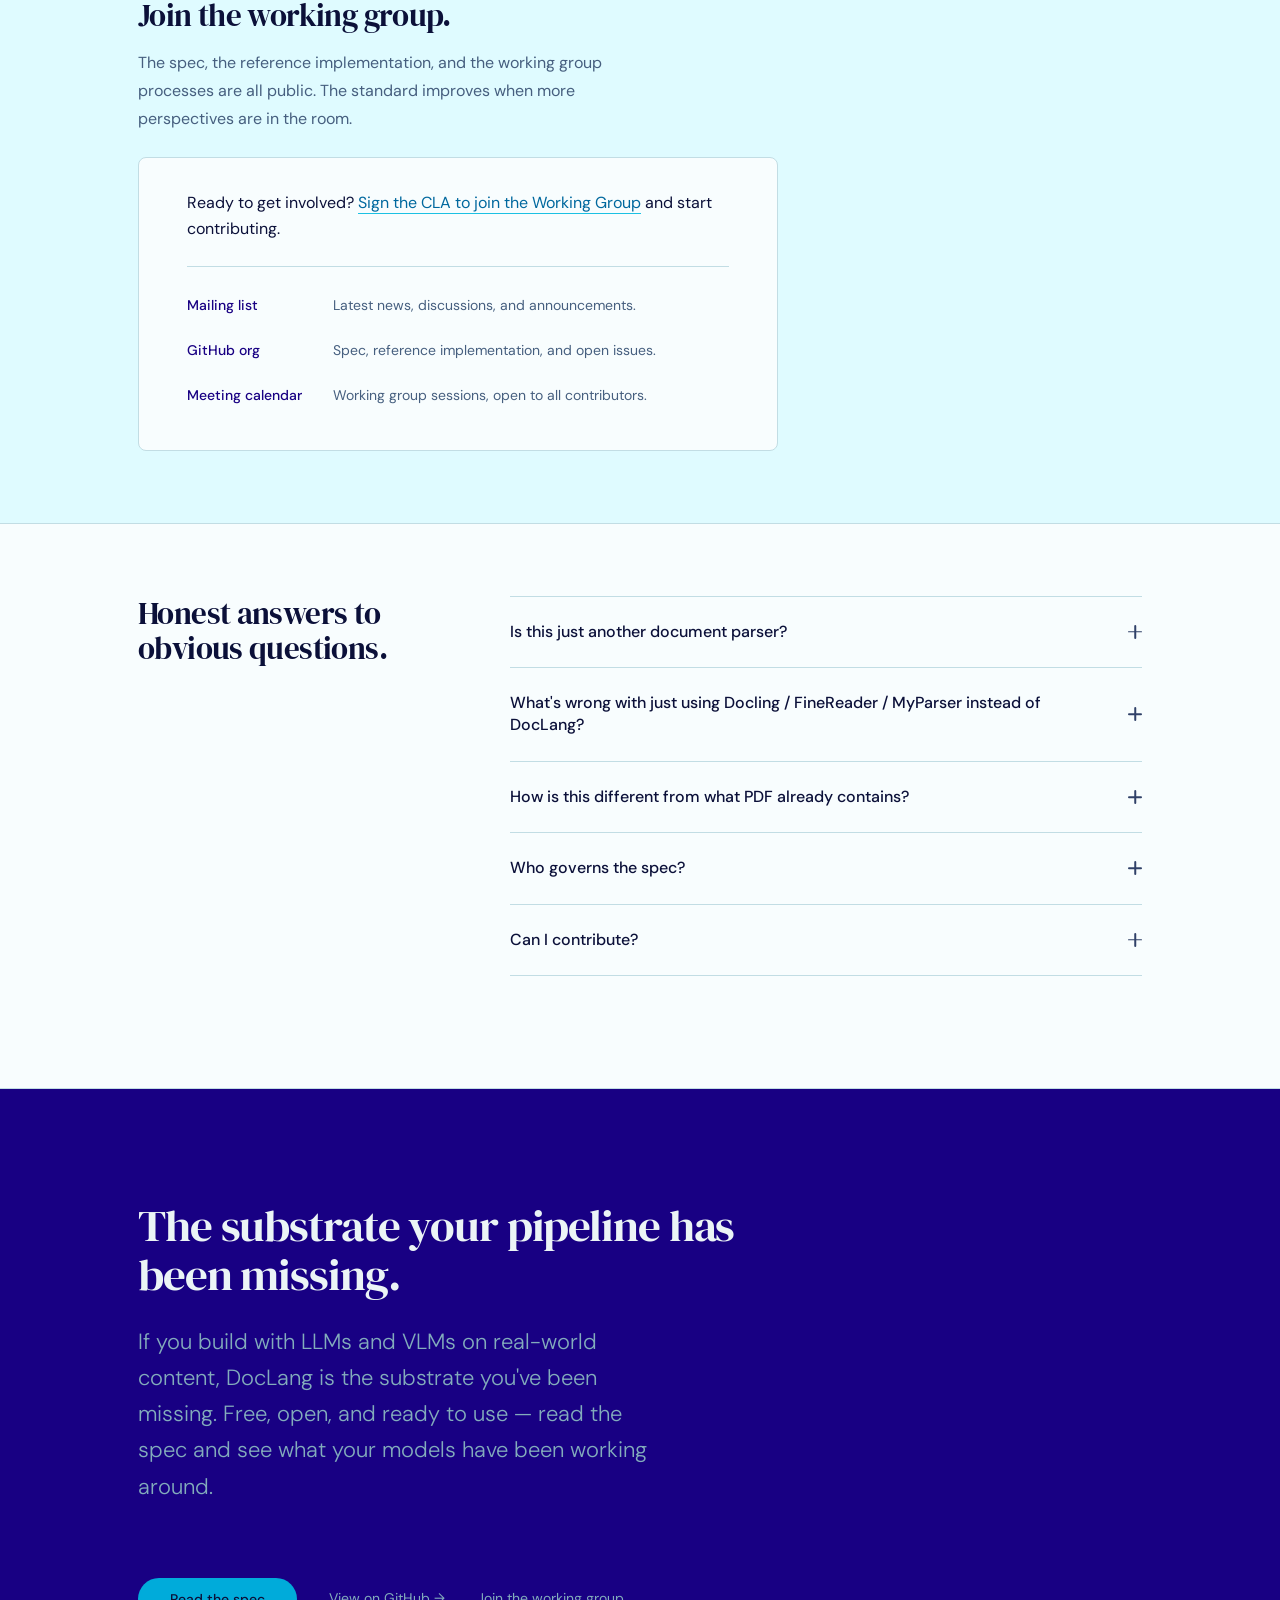
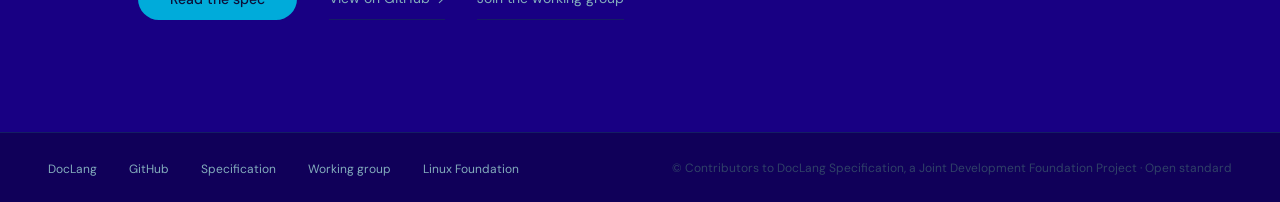
==== commit b8e2e2bc: "minor content & style fixes (#8) Signed-off-by: Panos Vagenas <pva@zurich.ibm.com>" ====
--- a/index.html
+++ b/index.html
@@ -10,11 +10,6 @@
 <link href="https://fonts.googleapis.com/css2?family=DM+Sans:ital,opsz,wght@0,9..40,300;0,9..40,400;0,9..40,500;0,9..40,600;1,9..40,400&family=DM+Serif+Display:ital@0;1&display=swap" rel="stylesheet">
 <link rel="stylesheet" href="tokens.css">
 <style>
-/* Hallmark · macrostructure: Stat-Led · genre: modern-minimal · tone: authoritative
- * theme: custom (Deep Indigo #1B0B82 + Electric Cyan #14A8F5 — DocLang_MiniBrandGuide.pdf)
- * nav: N5-condensed · footer: Ft2 inline · enrichment: none (typography only)
- * pre-emit critique: P4 H4 E4 S4 R4 V4
- */
 
 /* ── RESET ────────────────────────────────────────────────────────────── */
 *, *::before, *::after { box-sizing: border-box; margin: 0; padding: 0; }
@@ -962,12 +957,12 @@
   font-size: 14px;
   line-height: 1.9;
   letter-spacing: 0.01em;
+  overflow-x: auto;
 }
 
 .compare-code-line {
   display: block;
   white-space: nowrap;
-  overflow-x: auto;
 }
 
 /* Brighter token colors inside the compare-after card for stronger contrast on dark green */
@@ -1679,14 +1674,14 @@
           <pre class="code-body"><code><span class="tok-tag">&lt;doclang</span><span class="tok-tag">&gt;</span>
 
   <span class="tok-tag">&lt;heading</span> <span class="tok-key">level</span><span class="tok-punct">=</span><span class="tok-str">"1"</span><span class="tok-tag">&gt;</span>
-    <span class="tok-self">&lt;location</span> <span class="tok-key">value</span><span class="tok-punct">=</span><span class="tok-str">"50"</span><span class="tok-self">/&gt;</span><span class="tok-self">&lt;location</span> <span class="tok-key">value</span><span class="tok-punct">=</span><span class="tok-str">"310"</span><span class="tok-self">/&gt;</span>
-    <span class="tok-self">&lt;location</span> <span class="tok-key">value</span><span class="tok-punct">=</span><span class="tok-str">"450"</span><span class="tok-self">/&gt;</span><span class="tok-self">&lt;location</span> <span class="tok-key">value</span><span class="tok-punct">=</span><span class="tok-str">"340"</span><span class="tok-self">/&gt;</span>
+    <span class="tok-self">&lt;location</span> <span class="tok-key">value</span><span class="tok-punct">=</span><span class="tok-str">"48"</span><span class="tok-self">/&gt;</span><span class="tok-self">&lt;location</span> <span class="tok-key">value</span><span class="tok-punct">=</span><span class="tok-str">"40"</span><span class="tok-self">/&gt;</span>
+    <span class="tok-self">&lt;location</span> <span class="tok-key">value</span><span class="tok-punct">=</span><span class="tok-str">"420"</span><span class="tok-self">/&gt;</span><span class="tok-self">&lt;location</span> <span class="tok-key">value</span><span class="tok-punct">=</span><span class="tok-str">"72"</span><span class="tok-self">/&gt;</span>
     <span class="tok-content">Q3 Financial Summary</span>
   <span class="tok-tag">&lt;/heading&gt;</span>
 
   <span class="tok-tag">&lt;table&gt;</span>
-    <span class="tok-self">&lt;location</span> <span class="tok-key">value</span>=<span class="tok-str">"50"</span><span class="tok-self">/&gt;</span><span class="tok-self">&lt;location</span> <span class="tok-key">value</span>=<span class="tok-str">"400"</span><span class="tok-self">/&gt;</span>
-    <span class="tok-self">&lt;location</span> <span class="tok-key">value</span>=<span class="tok-str">"450"</span><span class="tok-self">/&gt;</span><span class="tok-self">&lt;location</span> <span class="tok-key">value</span>=<span class="tok-str">"600"</span><span class="tok-self">/&gt;</span>
+    <span class="tok-self">&lt;location</span> <span class="tok-key">value</span>=<span class="tok-str">"48"</span><span class="tok-self">/&gt;</span><span class="tok-self">&lt;location</span> <span class="tok-key">value</span>=<span class="tok-str">"88"</span><span class="tok-self">/&gt;</span>
+    <span class="tok-self">&lt;location</span> <span class="tok-key">value</span>=<span class="tok-str">"420"</span><span class="tok-self">/&gt;</span><span class="tok-self">&lt;location</span> <span class="tok-key">value</span>=<span class="tok-str">"168"</span><span class="tok-self">/&gt;</span>
     <span class="tok-self">&lt;ched/&gt;</span><span class="tok-content">Quarter</span><span class="tok-self">&lt;ched/&gt;</span><span class="tok-content">Revenue</span><span class="tok-self">&lt;ched/&gt;</span><span class="tok-content">YoY</span><span class="tok-self">&lt;nl/&gt;</span>
     <span class="tok-self">&lt;fcel/&gt;</span><span class="tok-content">Q3 2024</span><span class="tok-self">&lt;fcel/&gt;</span><span class="tok-content">$42M</span><span class="tok-self">&lt;fcel/&gt;</span><span class="tok-content">+18%</span><span class="tok-self">&lt;nl/&gt;</span>
   <span class="tok-tag">&lt;/table&gt;</span>
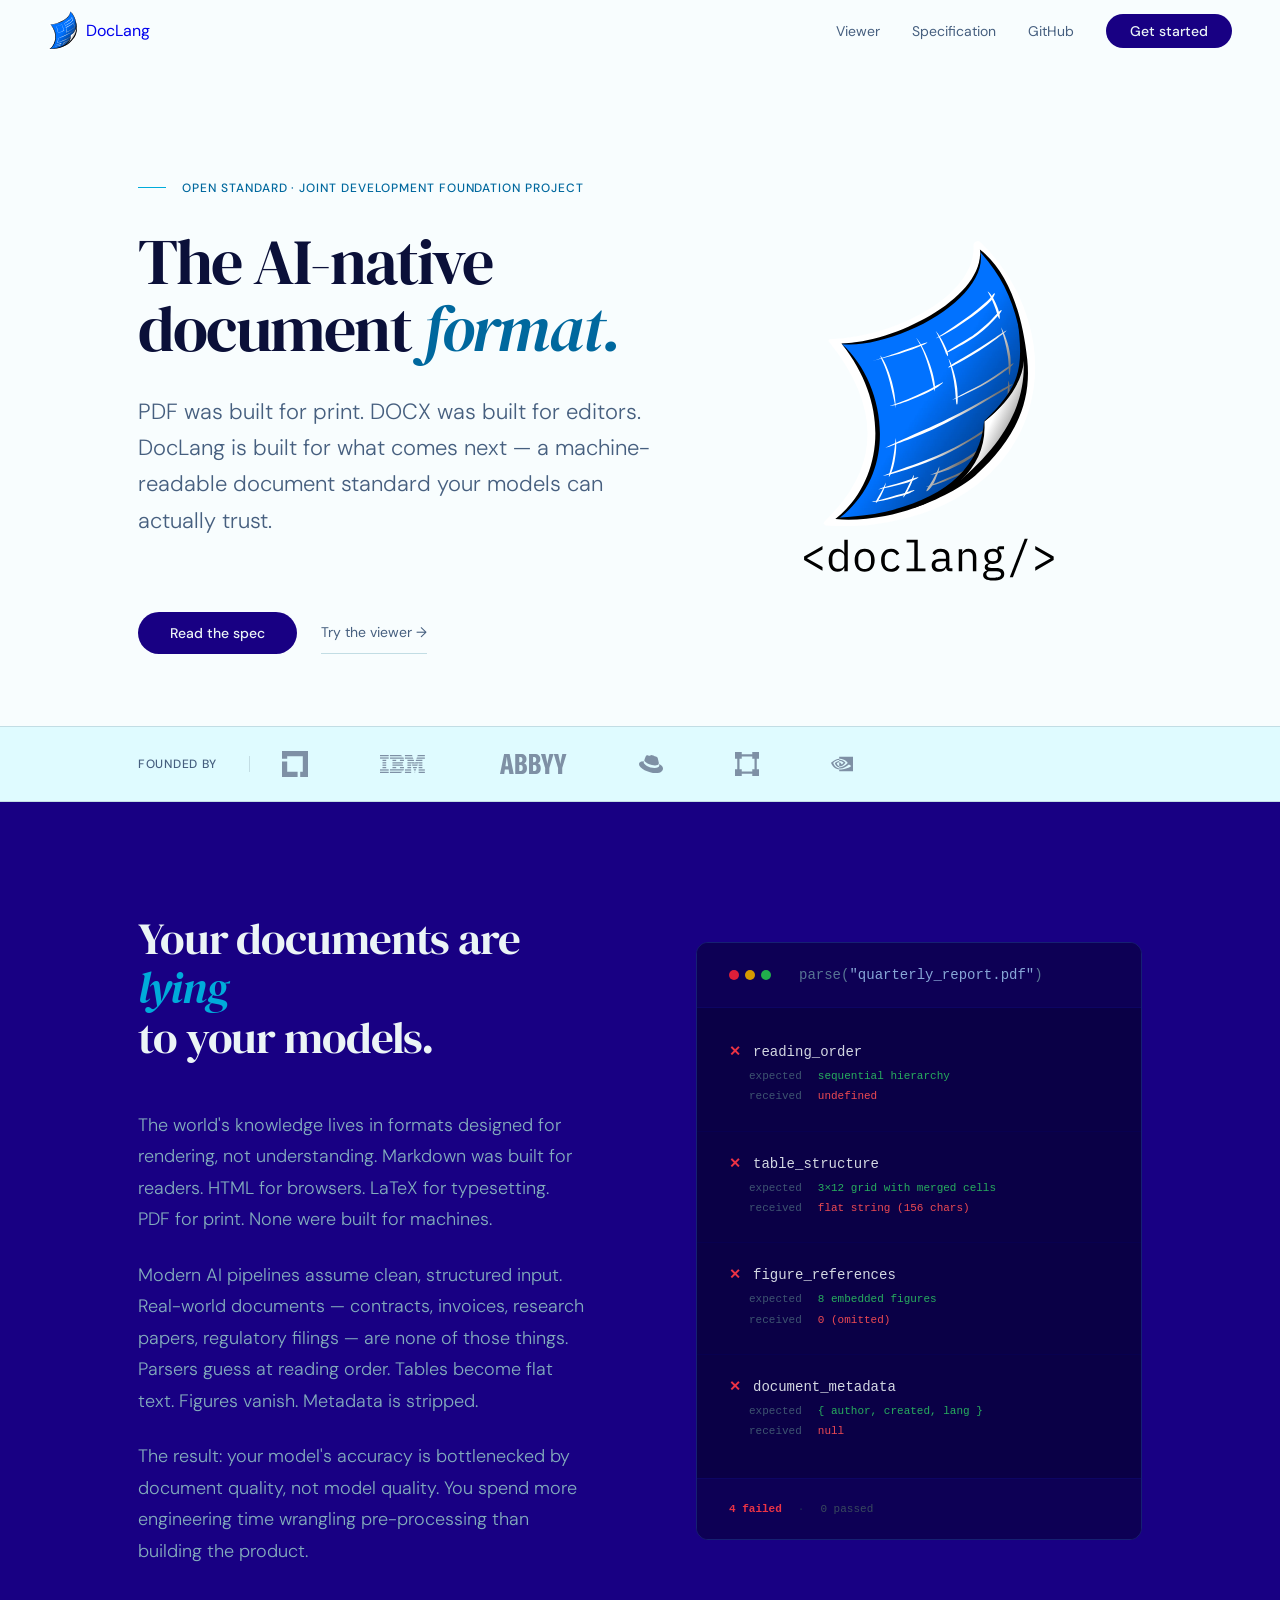
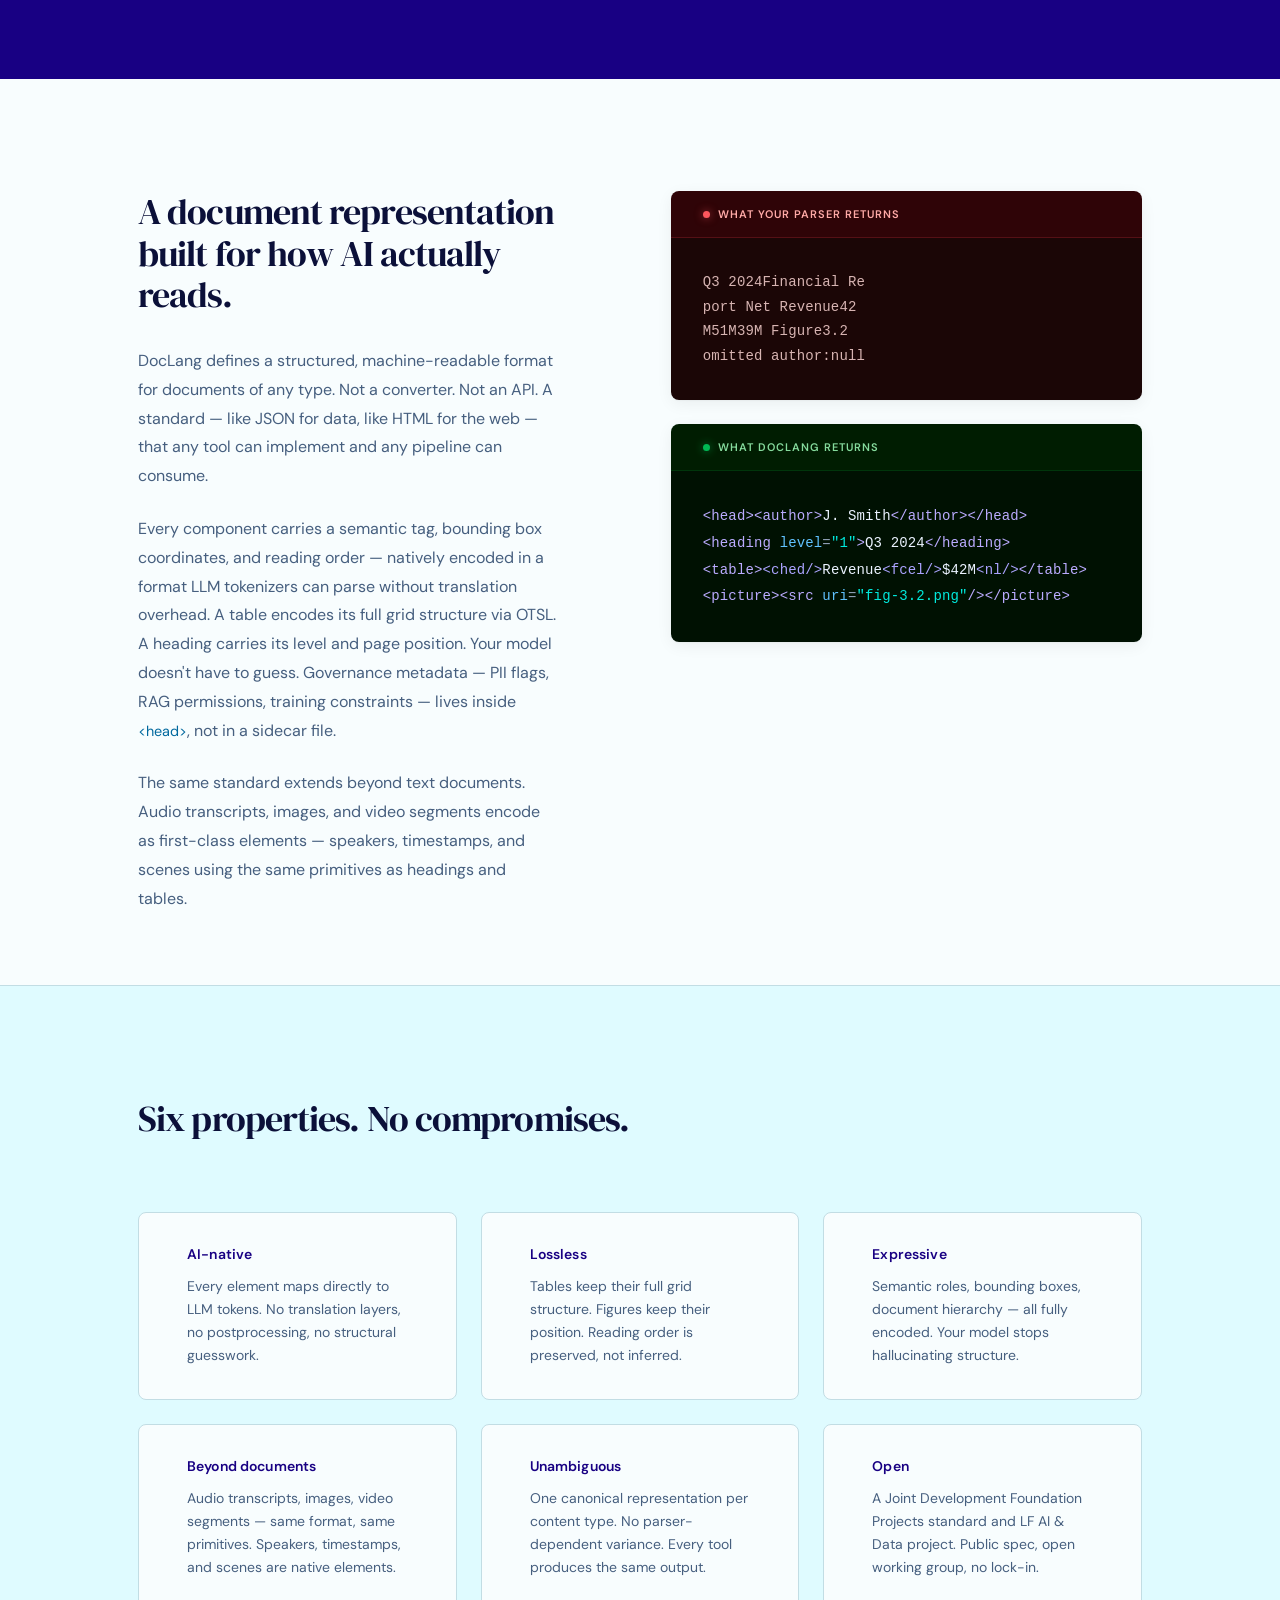
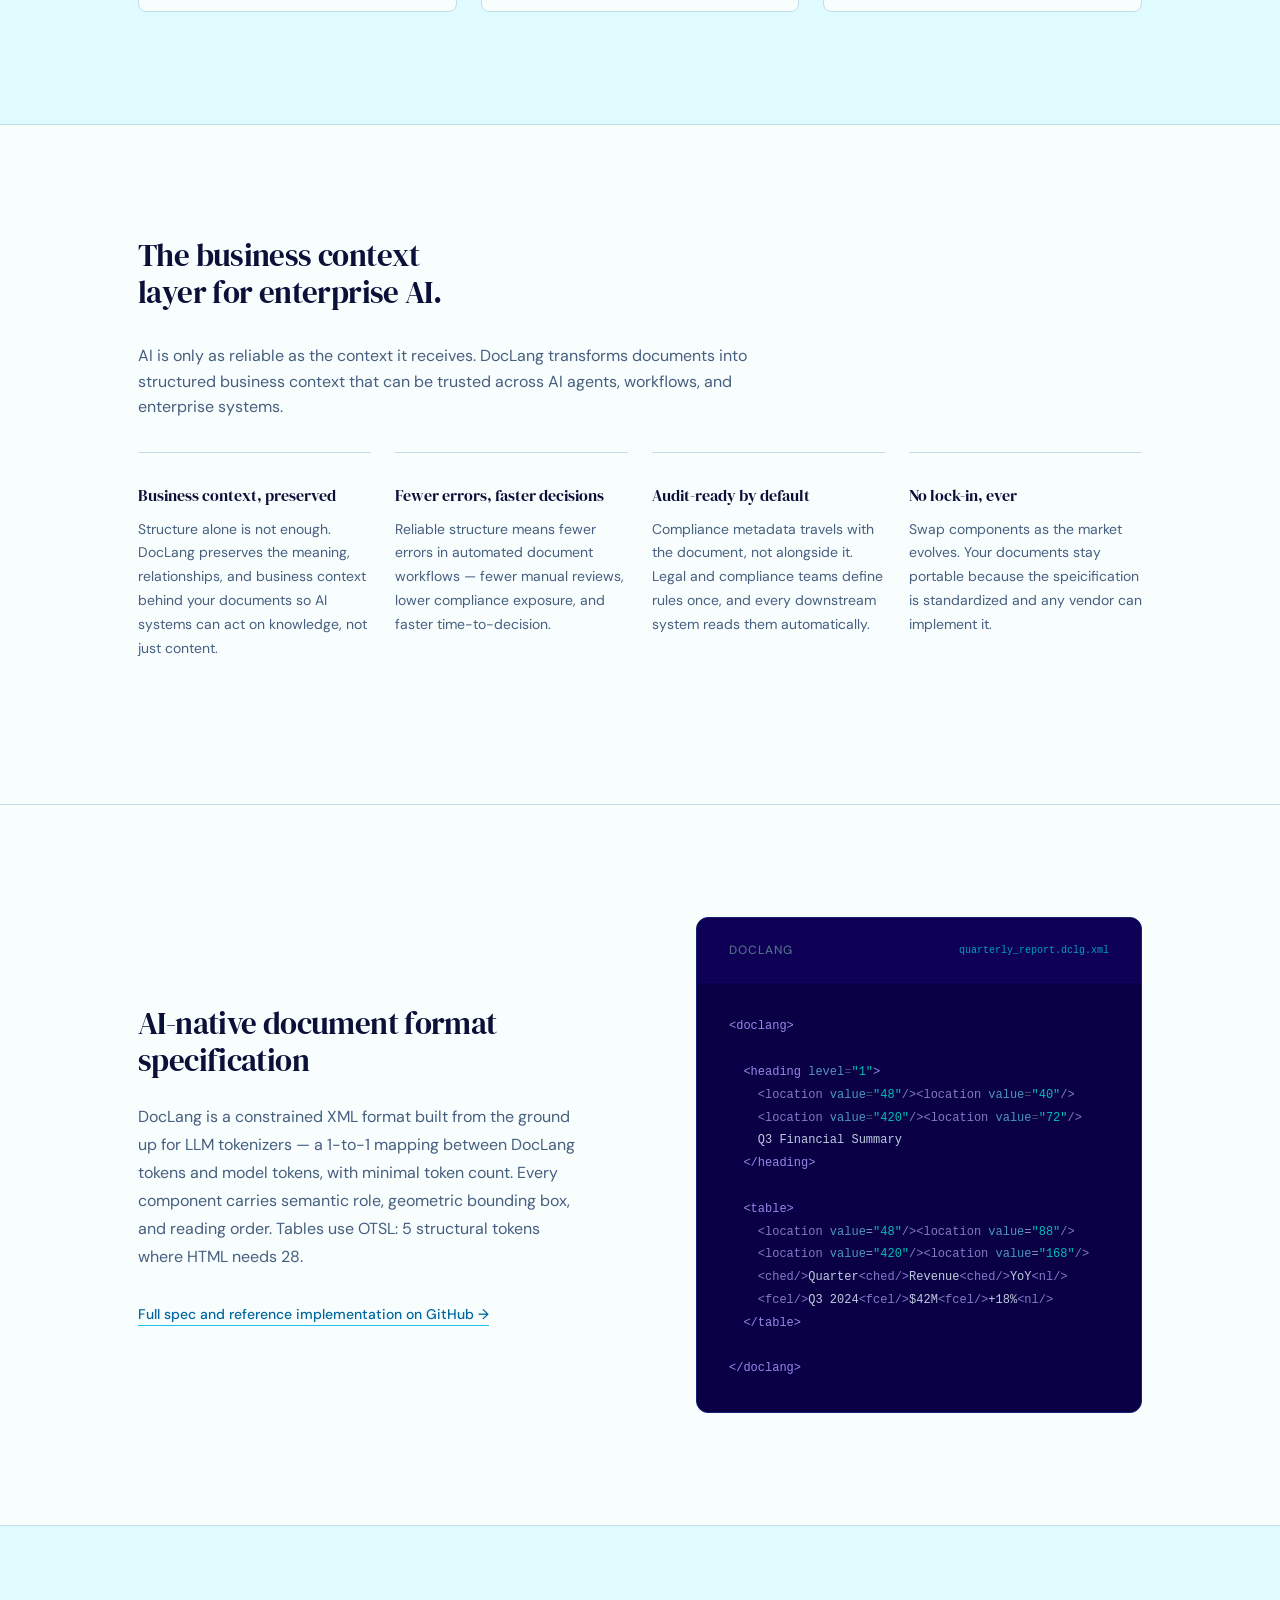
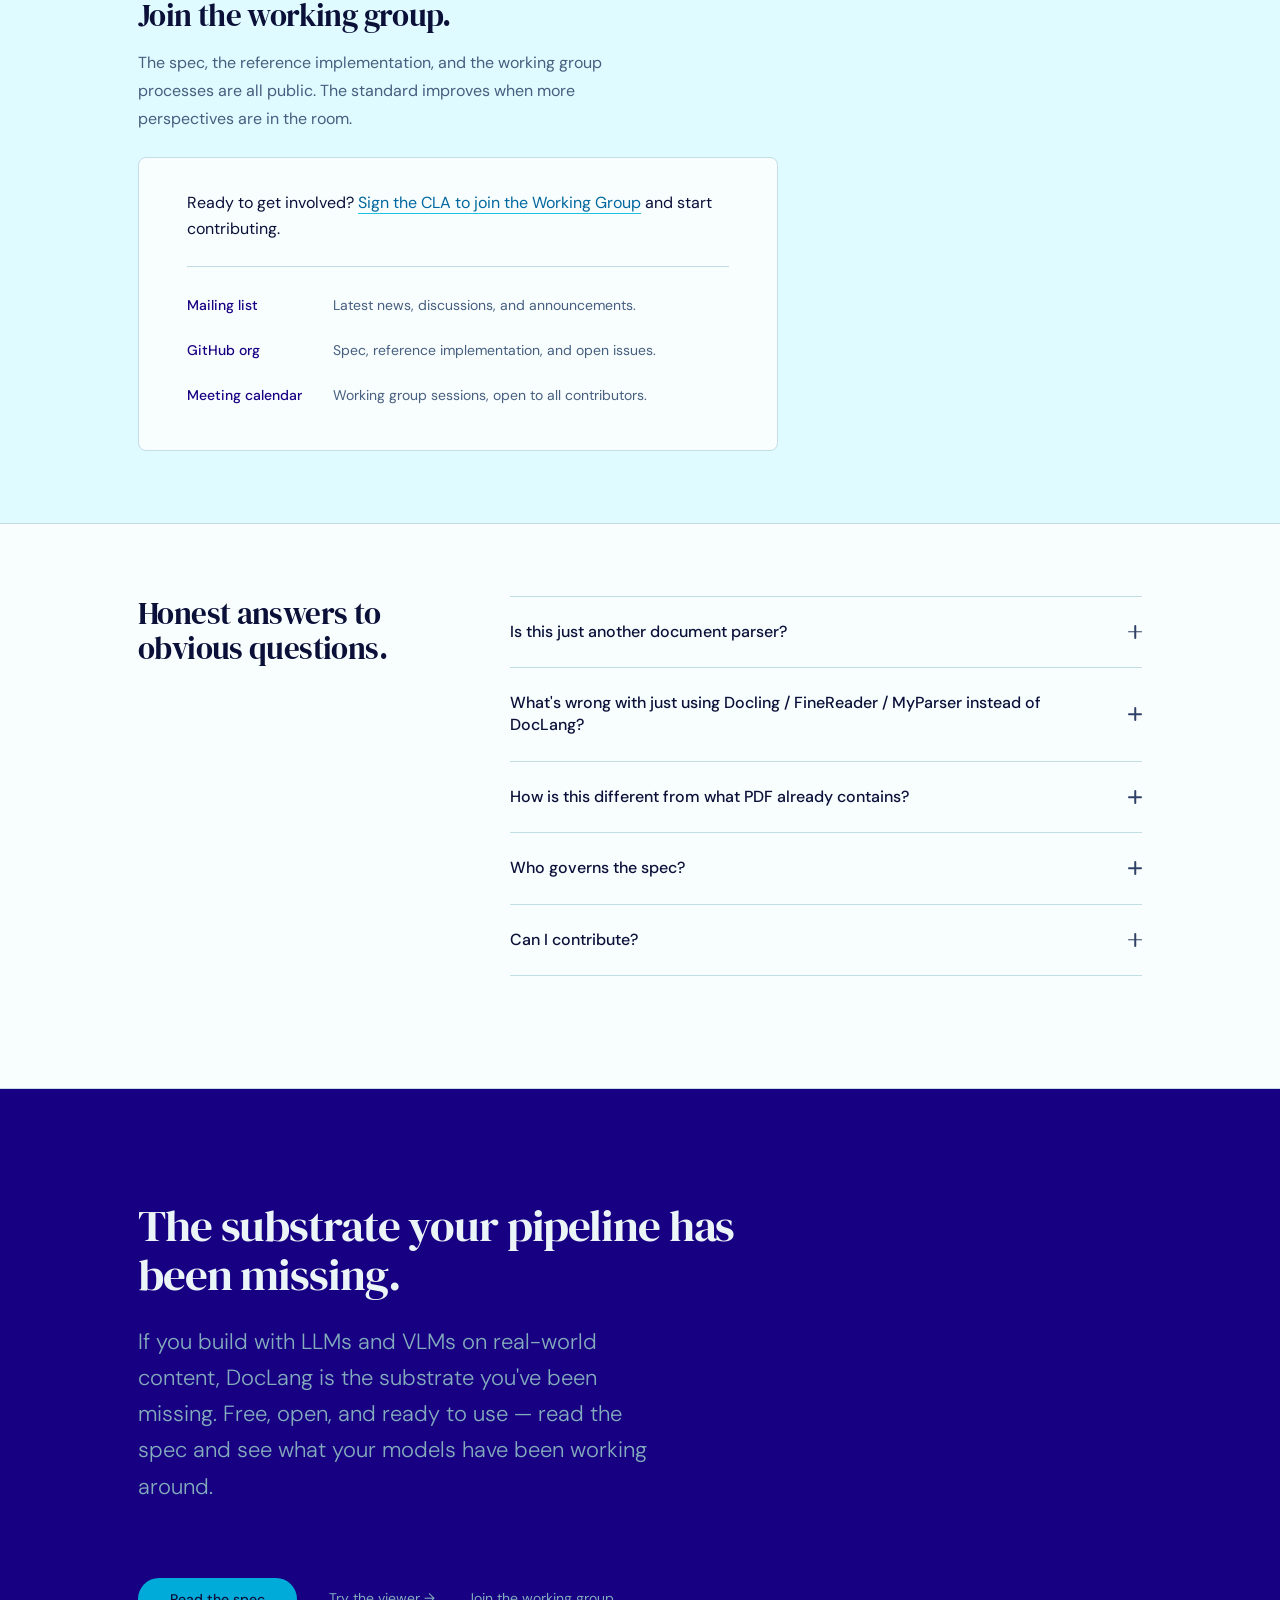
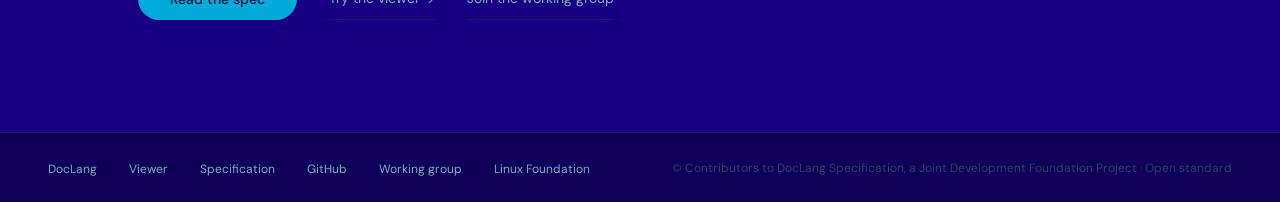
==== commit 1bd6e941: "bundle DocLang viewer into site deployment (#10) - Add GitHub Actions workflow to deploy viewer from" ====
--- a/index.html
+++ b/index.html
@@ -3,6 +3,17 @@
 <head>
 <meta charset="UTF-8">
 <meta name="viewport" content="width=device-width, initial-scale=1.0">
+
+<!-- Google tag (gtag.js) -->
+<script async src="https://www.googletagmanager.com/gtag/js?id=G-D7GR6ENE8G"></script>
+<script>
+  window.dataLayer = window.dataLayer || [];
+  function gtag(){dataLayer.push(arguments);}
+  gtag('js', new Date());
+
+  gtag('config', 'G-D7GR6ENE8G');
+</script>
+
 <title>DocLang</title>
 <link rel="icon" href="logos/doclang_v3_sail.svg" type="image/svg+xml">
 <link rel="preconnect" href="https://fonts.googleapis.com">
@@ -1295,7 +1306,7 @@
   }
 
   .nav { padding: 0 var(--space-md); }
-  .nav-links li:not(:last-child) { display: none; }
+  .nav-links li.nav-hide-mobile { display: none; }
 
   .container {
     padding-left: var(--space-md);
@@ -1341,8 +1352,9 @@
     &nbsp;&nbsp;DocLang
   </a>
   <ul class="nav-links">
-    <li><a href="https://github.com/doclang-project" rel="noopener">GitHub</a></li>
-    <li><a href="https://github.com/doclang-project/doclang/">Specification</a></li>
+    <li><a href="/viewer/">Viewer</a></li>
+    <li class="nav-hide-mobile"><a href="https://github.com/doclang-project/doclang/">Specification</a></li>
+    <li class="nav-hide-mobile"><a href="https://github.com/doclang-project" rel="noopener">GitHub</a></li>
     <li><a href="#cta" class="nav-cta">Get started</a></li>
   </ul>
 </nav>
@@ -1360,7 +1372,7 @@
         <p class="hero-sub">PDF was built for print. DOCX was built for editors. DocLang is built for what comes next — a machine-readable document standard your models can actually trust.</p>
         <div class="hero-actions">
           <a href="https://github.com/doclang-project/doclang/" class="btn-primary">Read the spec</a>
-          <a href="https://github.com/doclang-project" class="btn-secondary" rel="noopener">View on GitHub →</a>
+          <a href="/viewer/" class="btn-secondary">Try the viewer →</a>
         </div>
       </div>
       <div class="hero-logo" aria-hidden="true">
@@ -1767,7 +1779,7 @@
       <p class="cta-body">If you build with LLMs and VLMs on real-world content, DocLang is the substrate you've been missing. Free, open, and ready to use — read the spec and see what your models have been working around.</p>
       <div class="cta-actions">
         <a href="https://github.com/doclang-project/doclang/" class="btn-accent">Read the spec</a>
-        <a href="https://github.com/doclang-project" class="btn-ghost-light" rel="noopener">View on GitHub →</a>
+        <a href="/viewer/" class="btn-ghost-light">Try the viewer →</a>
         <a href="https://enrollment.lfx.linuxfoundation.org?project=doclang-specification" class="btn-ghost-light">Join the working group</a>
       </div>
     </div>
@@ -1778,8 +1790,9 @@
 <footer class="footer">
   <ul class="footer-links">
     <li><a href="#">DocLang</a></li>
+    <li><a href="/viewer/">Viewer</a></li>
+    <li><a href="https://github.com/doclang-project/doclang/">Specification</a></li>
     <li><a href="https://github.com/doclang-project" rel="noopener">GitHub</a></li>
-    <li><a href="https://github.com/doclang-project/doclang/">Specification</a></li>
     <li><a href="https://enrollment.lfx.linuxfoundation.org?project=doclang-specification">Working group</a></li>
     <li><a href="https://www.linuxfoundation.org/">Linux Foundation</a></li>
   </ul>
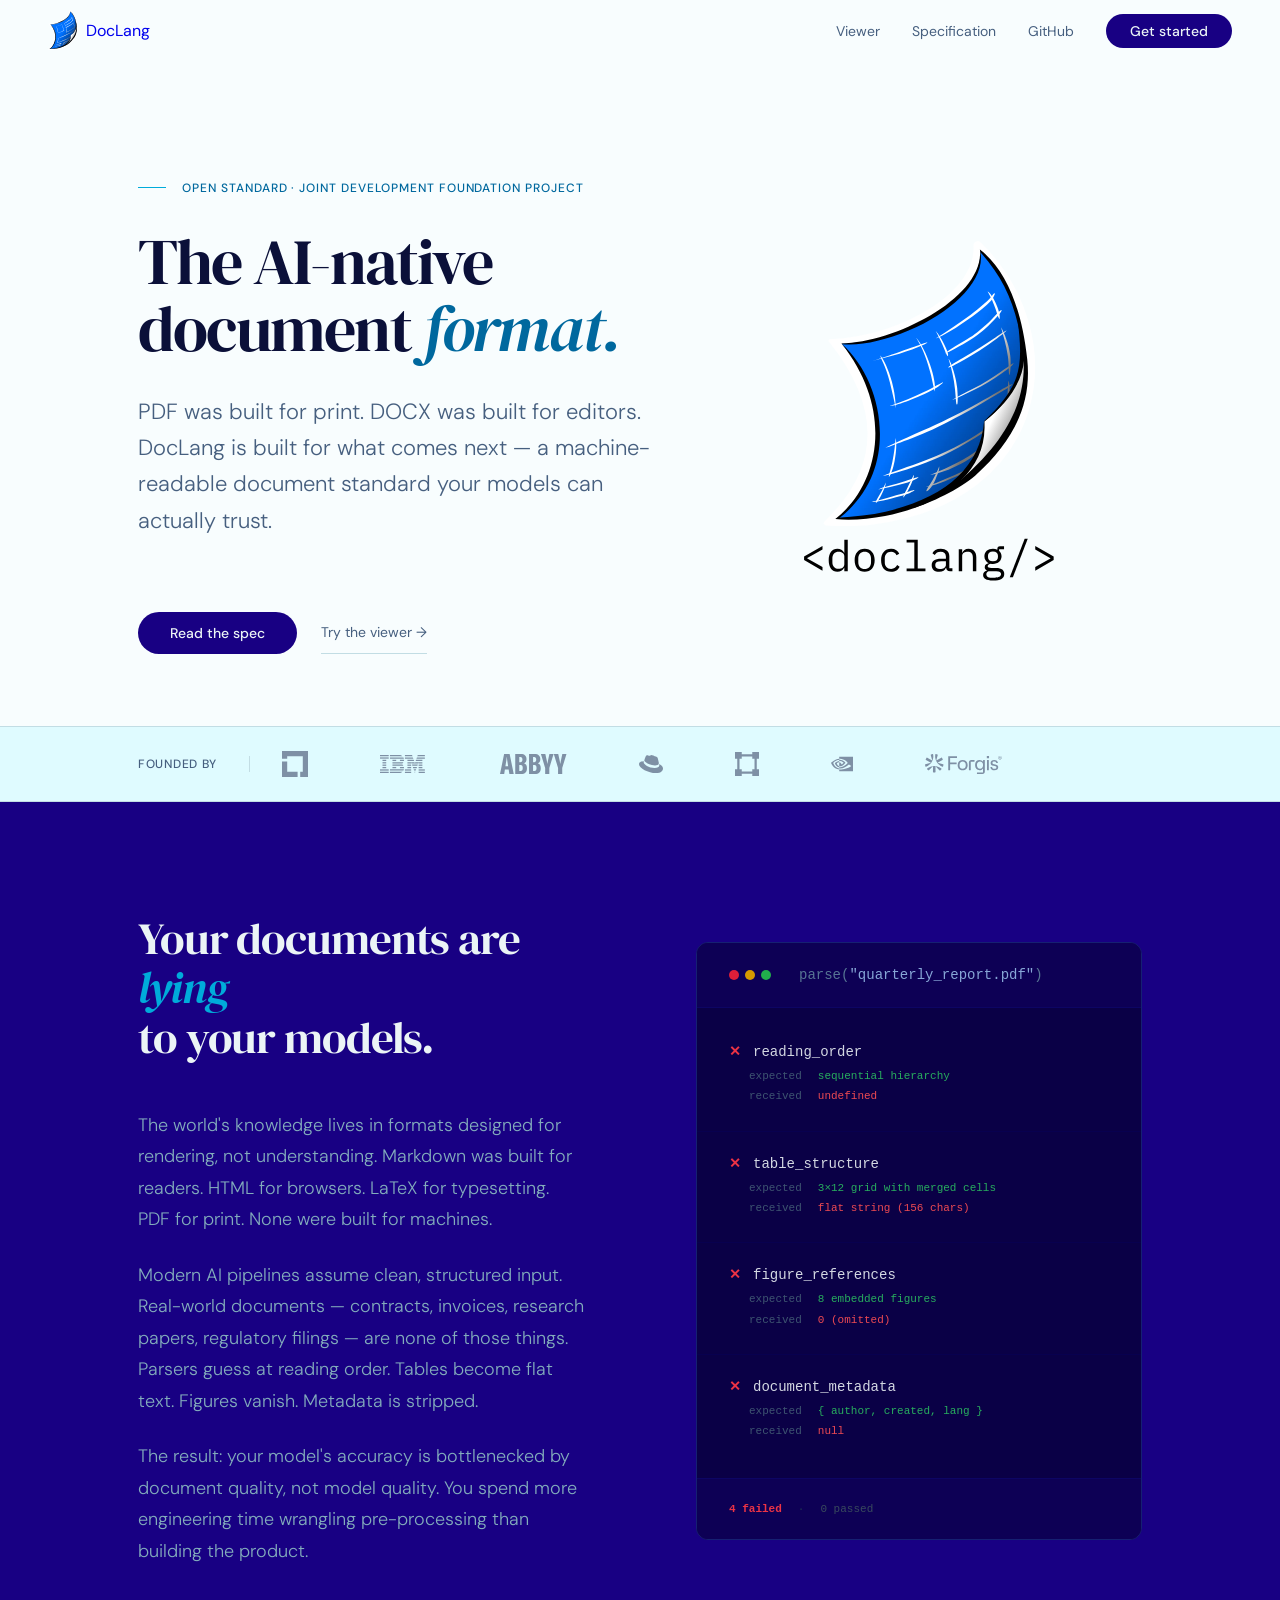
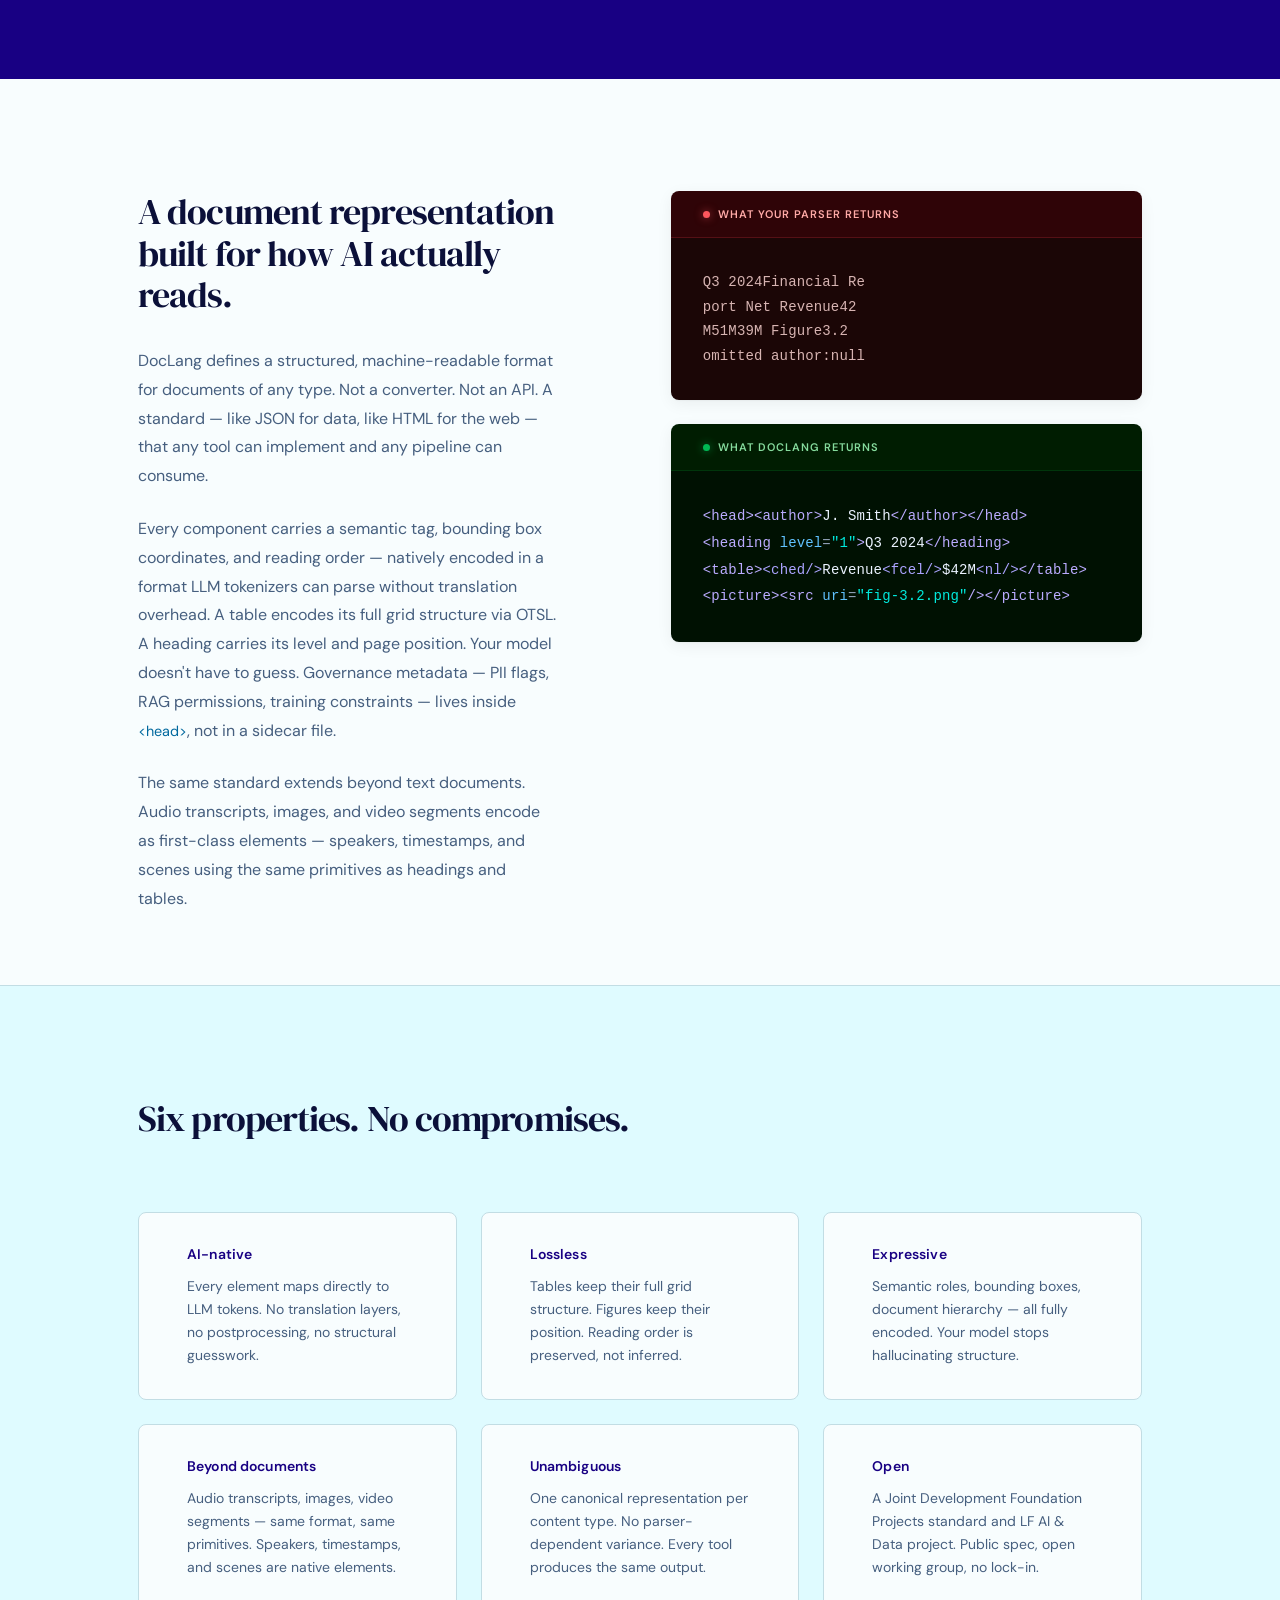
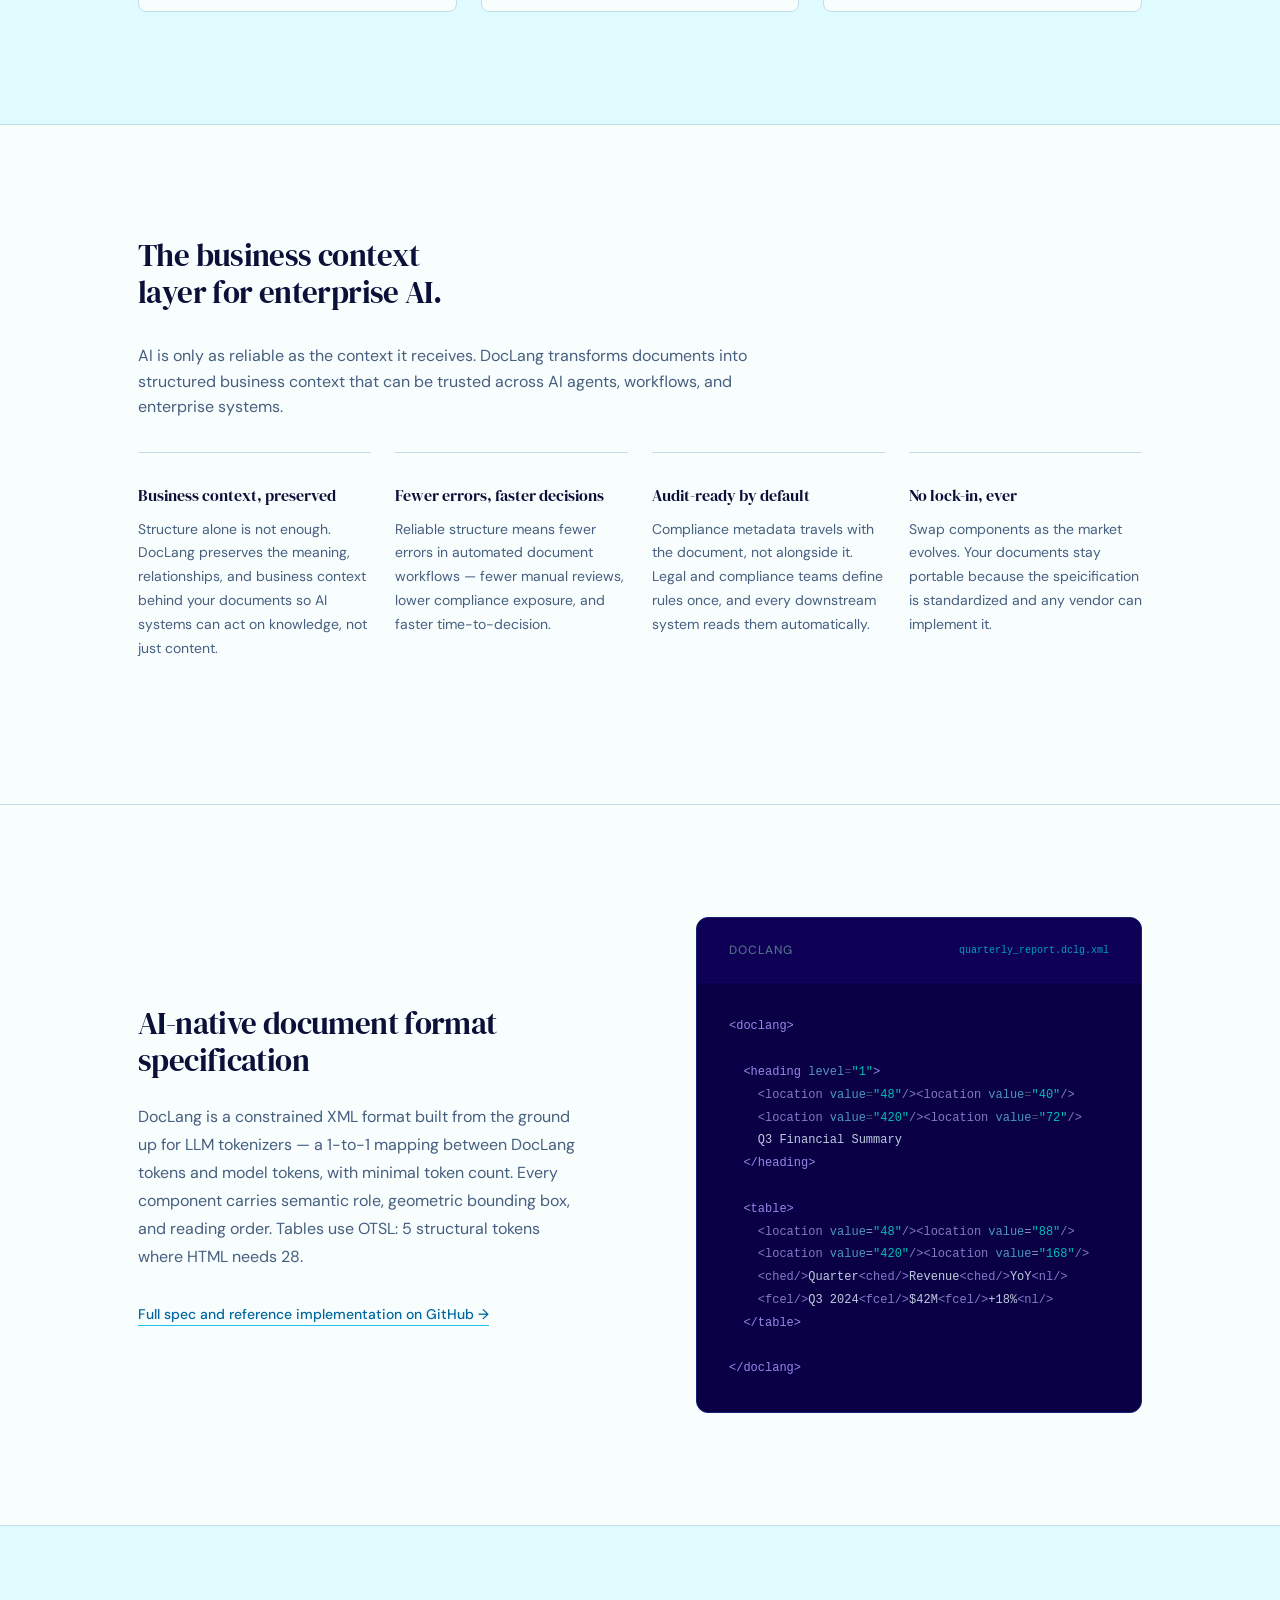
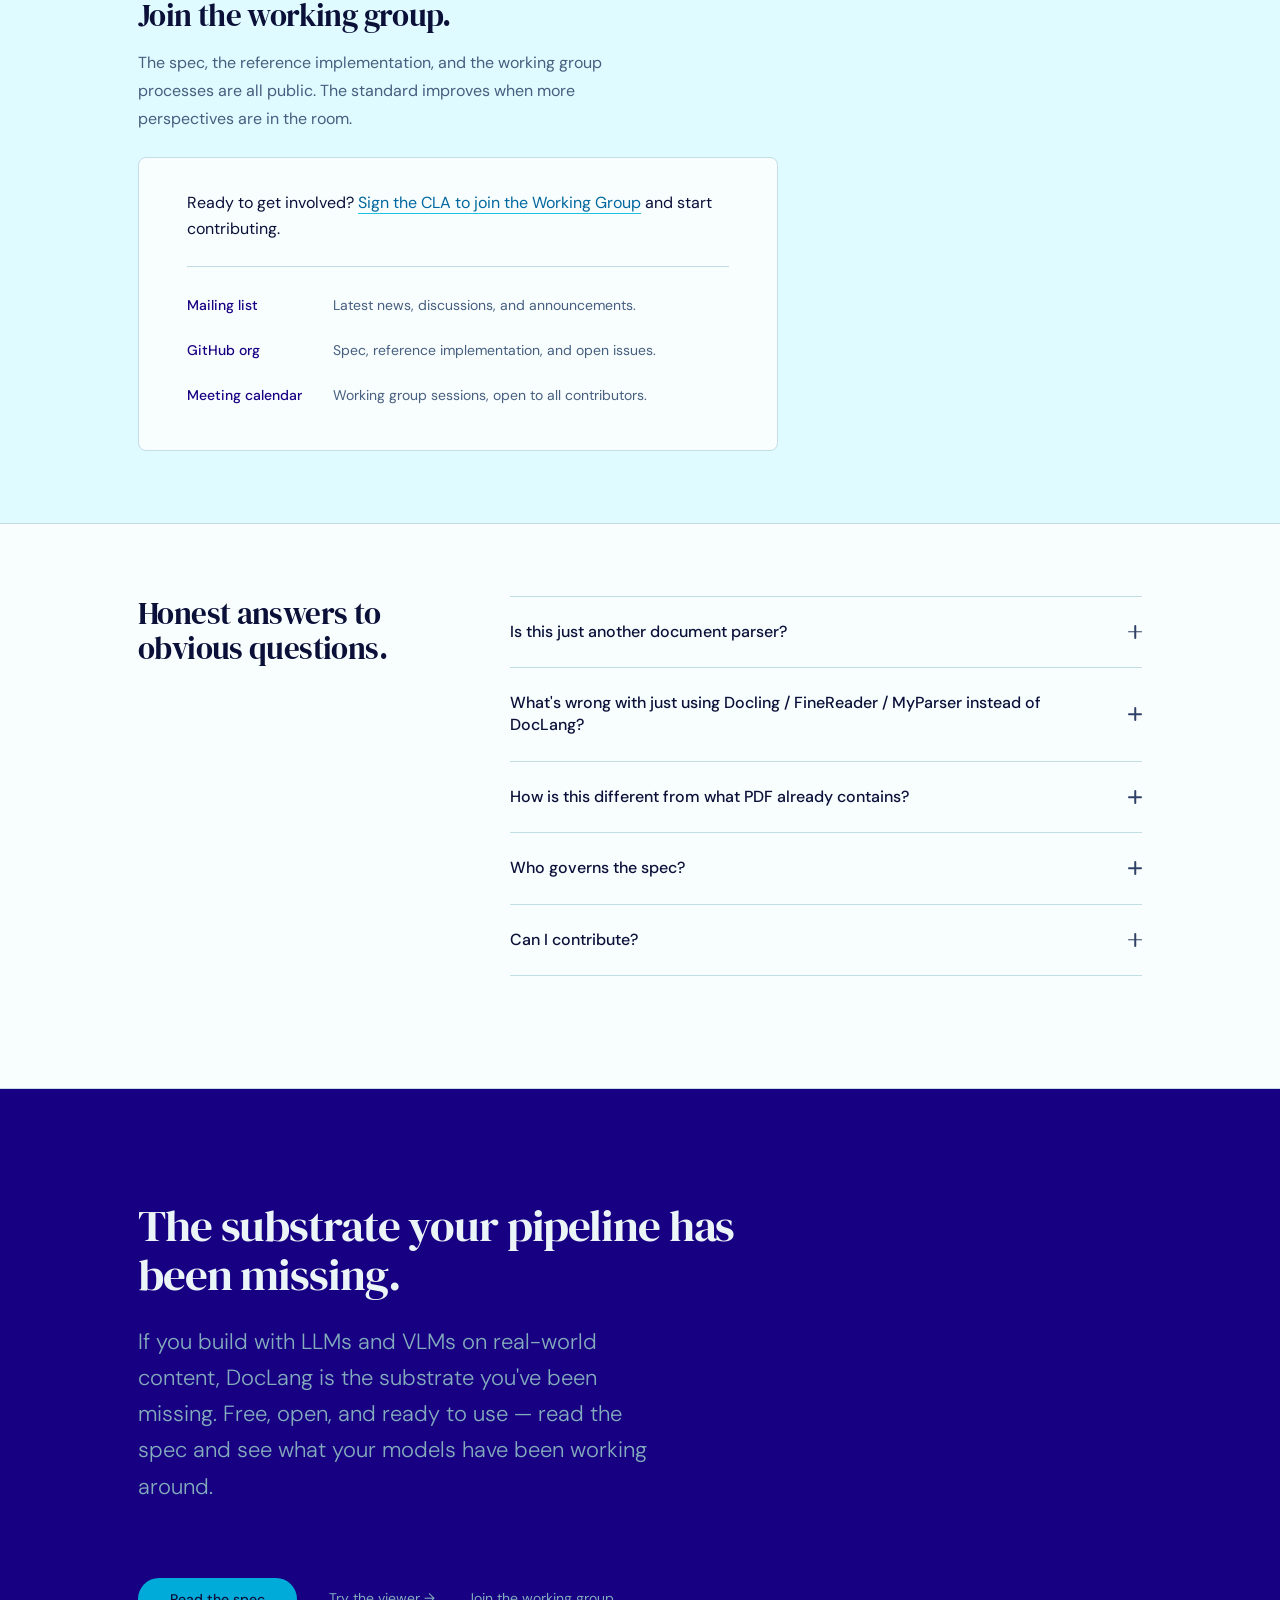
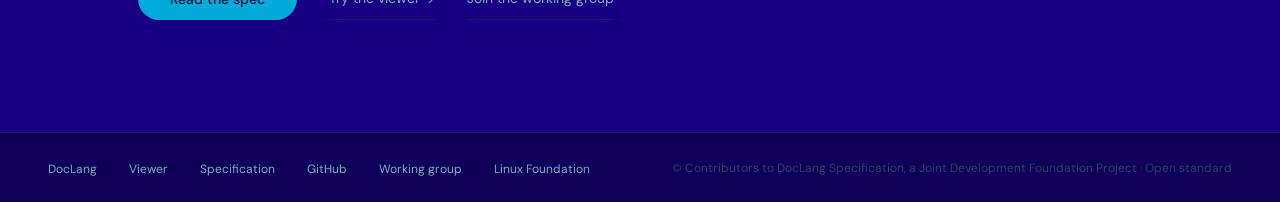
==== commit 586ecc63: "feat: added forgis logo and forgis url" ====
--- a/index.html
+++ b/index.html
@@ -404,6 +404,7 @@
 .proof-logo--nvidia svg { height: 22px; width: auto; }
 .proof-logo--redhat svg { height: 24px; width: auto; }
 .proof-logo--hs svg     { height: 24px; width: auto; }
+.proof-logo--forgis svg { height: 20px; width: auto; }
 
 /* ── PROBLEM — dark indigo ────────────────────────────────────────────── */
 .problem {
@@ -1453,6 +1454,15 @@
         </figure>
         </a>
 
+        <!-- Forgis -->
+        <a href="https://www.forgis.com/" target="_blank" rel="noopener noreferrer" class="proof-logo-link" aria-label="Forgis">
+        <figure class="proof-logo proof-logo--forgis" title="Forgis">
+          <svg viewBox="0 0 1600 417" xmlns="http://www.w3.org/2000/svg" aria-label="Forgis" role="img">
+            <path d="M1136.63 124.75C1167.33 124.75 1195.13 139.271 1209.23 163.333H1210.89V130.558C1210.89 128.069 1212.13 126.825 1214.62 126.825H1244.49C1246.57 126.825 1247.81 128.069 1247.81 130.558V367.027C1247.81 398.971 1230.39 416.395 1198.44 416.395H1086.85C1084.77 416.395 1083.11 415.151 1083.11 412.662V389.014C1083.11 386.94 1084.77 385.696 1086.85 385.696H1209.23V300.65H1207.57C1192.64 325.126 1166.08 339.647 1136.63 339.647C1080.21 339.647 1043.7 297.331 1043.7 231.784C1043.7 166.651 1080.21 124.751 1136.63 124.75ZM44.7842 302.975C130.3 230.769 256.67 231.166 341.757 304.166C345.792 307.628 346.325 313.652 342.923 317.738C335.517 326.629 327.342 334.851 318.46 342.311C314.486 345.649 308.647 345.241 304.973 341.576L219.195 255.999V375.907C219.195 381.643 214.539 386.289 208.803 386.278L176.324 386.212C170.604 386.201 165.974 381.56 165.974 375.84V255.999L81.4707 340.403C77.4073 344.461 70.8188 344.445 66.7754 340.367L44.3027 317.699C40.1746 313.535 40.3042 306.758 44.7842 302.975ZM785.17 124.75C847.399 124.75 889.714 168.311 889.714 232.614C889.714 296.502 847.398 339.647 785.17 339.647C722.942 339.647 681.041 296.502 681.041 232.614C681.041 168.311 723.356 124.751 785.17 124.75ZM1443.46 124.75C1489.1 124.75 1516.89 146.323 1521.46 183.661C1521.87 186.564 1520.63 187.809 1518.55 187.809H1487.85C1485.36 187.809 1484.53 186.149 1484.12 184.49C1479.56 163.747 1467.11 154.621 1443.46 154.621C1419.82 154.621 1406.13 164.992 1406.13 183.246C1406.13 199.01 1413.59 207.722 1439.73 212.701L1466.7 217.678C1513.16 226.39 1526.85 242.571 1526.85 277.418C1526.85 317.244 1498.64 339.647 1448.86 339.647C1398.24 339.647 1367.96 316.829 1363.4 275.343C1362.98 272.44 1364.64 271.195 1366.71 271.195H1397C1399.49 271.195 1400.32 272.44 1400.73 274.514C1405.3 298.991 1420.23 309.777 1448.86 309.777C1473.33 309.777 1489.1 298.161 1489.1 279.493C1489.1 262.898 1479.97 255.431 1453.42 250.453L1428.53 245.889C1386.63 238.007 1367.96 219.753 1367.96 185.32C1367.96 148.812 1397.41 124.75 1443.46 124.75ZM1029.09 126.827C1031.16 126.827 1032.82 128.071 1032.82 130.56V156.282C1032.82 158.356 1031.16 159.6 1029.09 159.6H953.998V333.84C953.998 336.329 952.753 337.575 950.679 337.575H919.149C916.66 337.575 915.416 336.329 915.416 333.84V177.854C915.416 144.666 933.255 126.827 966.443 126.827H1029.09ZM664.422 47.1724C666.496 47.1725 668.155 48.4169 668.155 50.9058V77.8716C668.155 79.9458 666.496 81.1908 664.422 81.1909H524.2V177.438H656.124C658.198 177.438 659.858 179.097 659.858 181.171V208.137C659.858 210.211 658.198 211.871 656.124 211.871H524.2V333.838C524.2 336.328 522.955 337.573 520.881 337.573H488.107C485.618 337.573 484.373 336.328 484.373 333.838V50.9058C484.373 48.4168 485.618 47.1724 488.107 47.1724H664.422ZM1327.88 126.823C1329.95 126.823 1331.2 128.067 1331.2 130.556V333.836C1331.2 336.325 1329.95 337.571 1327.88 337.571H1296.35C1293.86 337.571 1292.62 336.326 1292.62 333.836V130.556C1292.62 128.067 1293.86 126.823 1296.35 126.823H1327.88ZM785.17 156.28C744.929 156.28 720.452 185.32 720.452 232.614C720.452 279.492 744.929 308.118 785.17 308.118C824.996 308.118 850.303 279.492 850.303 232.614C850.303 185.32 825.411 156.28 785.17 156.28ZM1147 156.28C1107.59 156.28 1083.11 184.905 1083.11 231.784C1083.11 279.077 1107.59 308.117 1147 308.118C1186 308.118 1210.89 278.663 1210.89 231.784C1210.89 185.32 1186.41 156.28 1147 156.28ZM215.269 8.03662C216.226 2.80029 221.167 -0.696159 226.413 0.20752C237.934 2.19226 249.11 5.23387 259.849 9.15088C264.733 10.9327 267.303 16.2044 265.956 21.2261L234.951 136.816L338.994 76.8599C343.468 74.282 349.182 75.3705 352.176 79.5767C358.961 89.1087 364.913 99.2689 369.907 109.932C372.113 114.641 370.198 120.187 365.692 122.783L261.508 182.804H261.615L378.267 214.051C383.25 215.386 386.525 220.187 385.673 225.275C383.728 236.888 380.749 248.115 376.857 258.896C375.047 263.913 369.557 266.494 364.522 264.734C312.903 246.687 269.966 211.164 242.292 163.373C214.831 115.903 205.519 61.385 215.269 8.03662ZM158.806 0.149902C164.071 -0.780436 169.049 2.71833 170.009 7.97803C179.742 61.2979 170.426 115.698 142.975 163.151L142.867 163.258C115.41 210.925 72.6086 246.336 21.2148 264.471C16.1659 266.253 10.65 263.66 8.84766 258.619C4.98407 247.811 2.05902 236.604 0.133789 225.059C-0.715046 219.968 2.55947 215.163 7.54492 213.828L123.759 182.69L19.9854 122.875C15.489 120.283 13.5737 114.752 15.7578 110.044C20.7369 99.3122 26.6457 89.1238 33.4219 79.5737C36.4091 75.3636 42.1225 74.2755 46.5957 76.8521L150.315 136.594L119.315 21.2222C117.966 16.1995 120.536 10.9261 125.422 9.14307C136.145 5.23001 147.303 2.18253 158.806 0.149902ZM1563.13 40.4067C1583.41 40.4067 1600 56.9982 1600 77.2769C1600 97.5556 1583.41 114.148 1563.13 114.148C1542.85 114.148 1526.26 97.5556 1526.26 77.2769C1526.26 56.9982 1542.85 40.4068 1563.13 40.4067ZM1563.13 47.0435C1546.42 47.0435 1533.26 60.6853 1533.26 77.2769C1533.26 93.7456 1546.42 107.388 1563.13 107.388C1579.84 107.388 1593 93.7457 1593 77.2769C1593 60.6852 1579.84 47.0435 1563.13 47.0435ZM1566.45 56.5063C1575.05 56.5063 1579.6 61.3 1579.6 67.6909C1579.6 73.713 1575.91 77.2768 1571.24 78.0142C1576.65 78.0142 1579.11 79.9812 1579.11 86.0034V97.064H1571.24V86.4946C1571.24 83.2993 1569.77 81.8248 1565.96 81.8247H1556.12V97.064H1548.14V56.5063H1566.45ZM1332.03 39.7026C1334.1 39.7027 1335.35 41.362 1335.35 43.436V82.8481C1335.35 84.9222 1334.1 86.5815 1332.03 86.5815H1292.2C1290.13 86.5815 1288.88 84.9223 1288.88 82.8481V43.436C1288.88 41.3619 1290.13 39.7026 1292.2 39.7026H1332.03ZM1556.12 75.4331H1563.99C1568.78 75.4331 1571.61 73.4671 1571.61 69.2886C1571.61 64.6183 1568.91 63.1431 1563.99 63.1431H1556.12V75.4331Z" fill="currentColor"/>
+          </svg>
+        </figure>
+        </a>
+
       </div>
     </div>
   </div>
